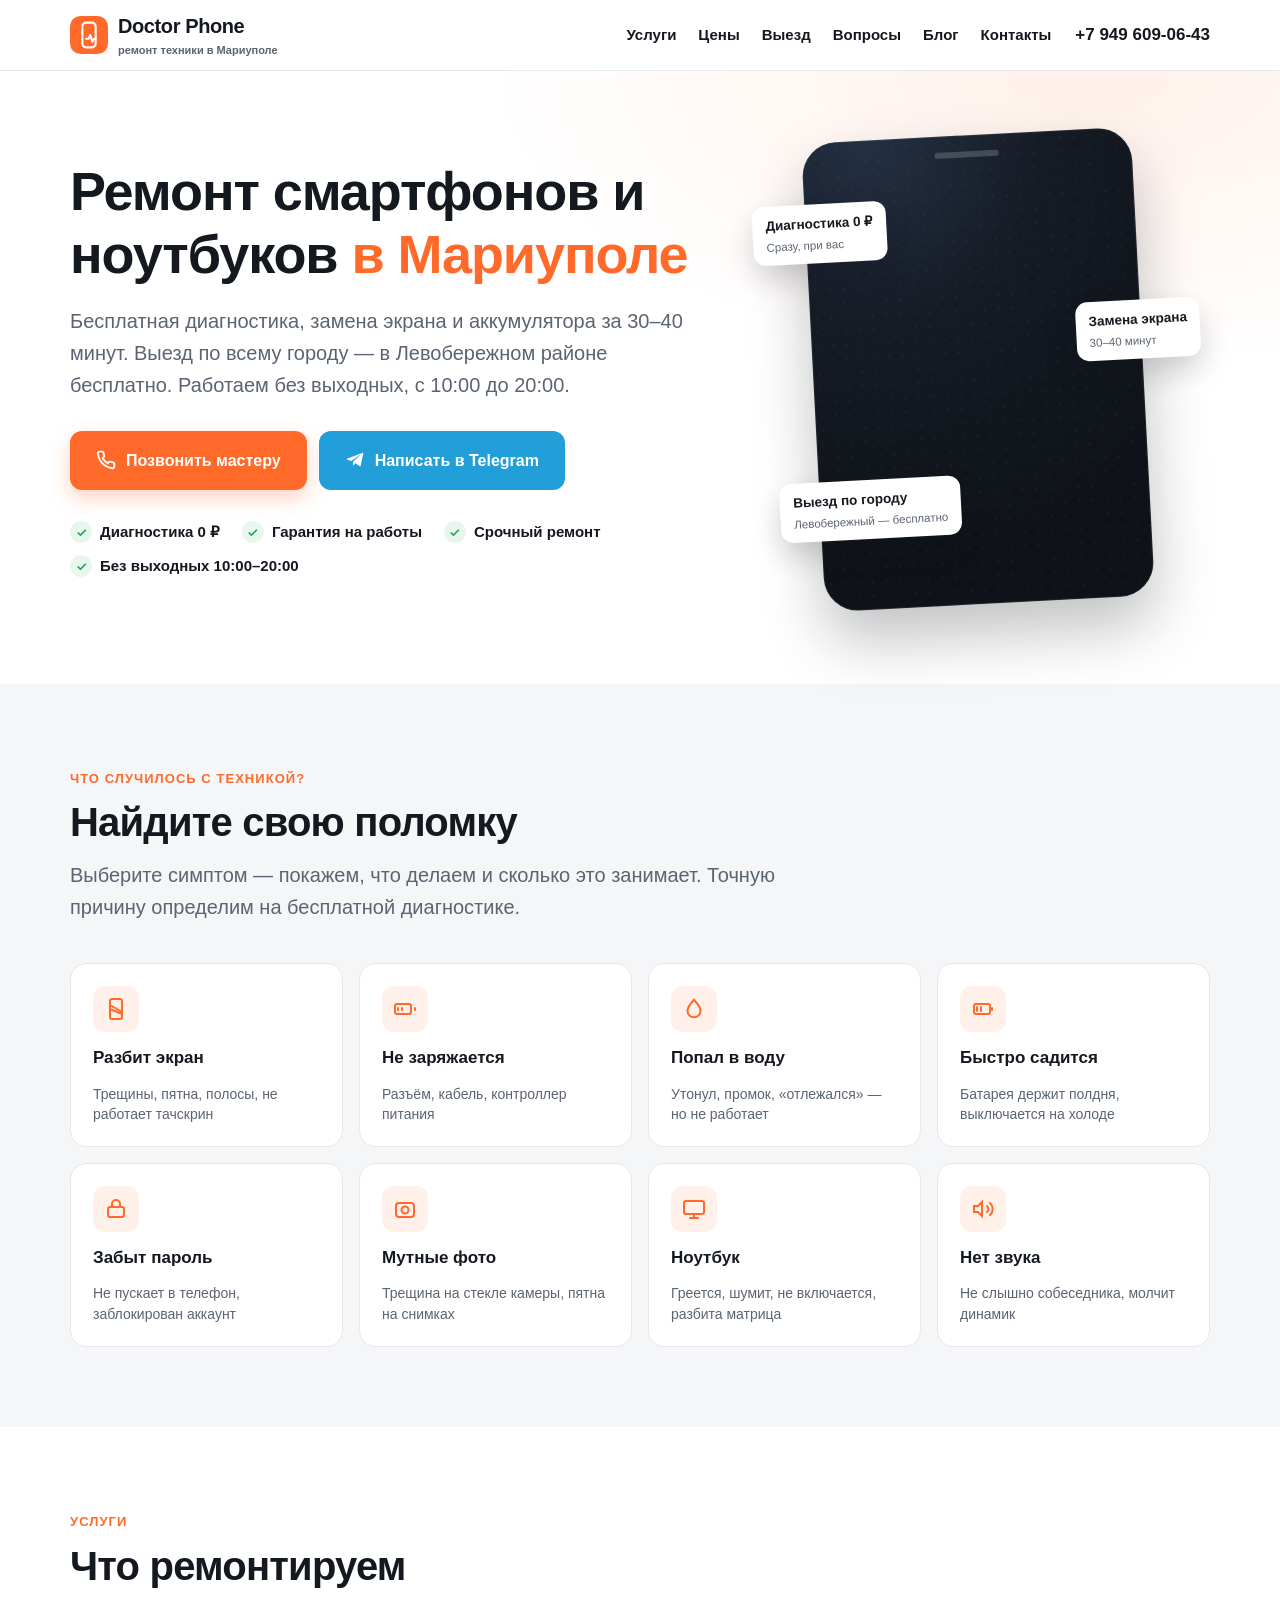
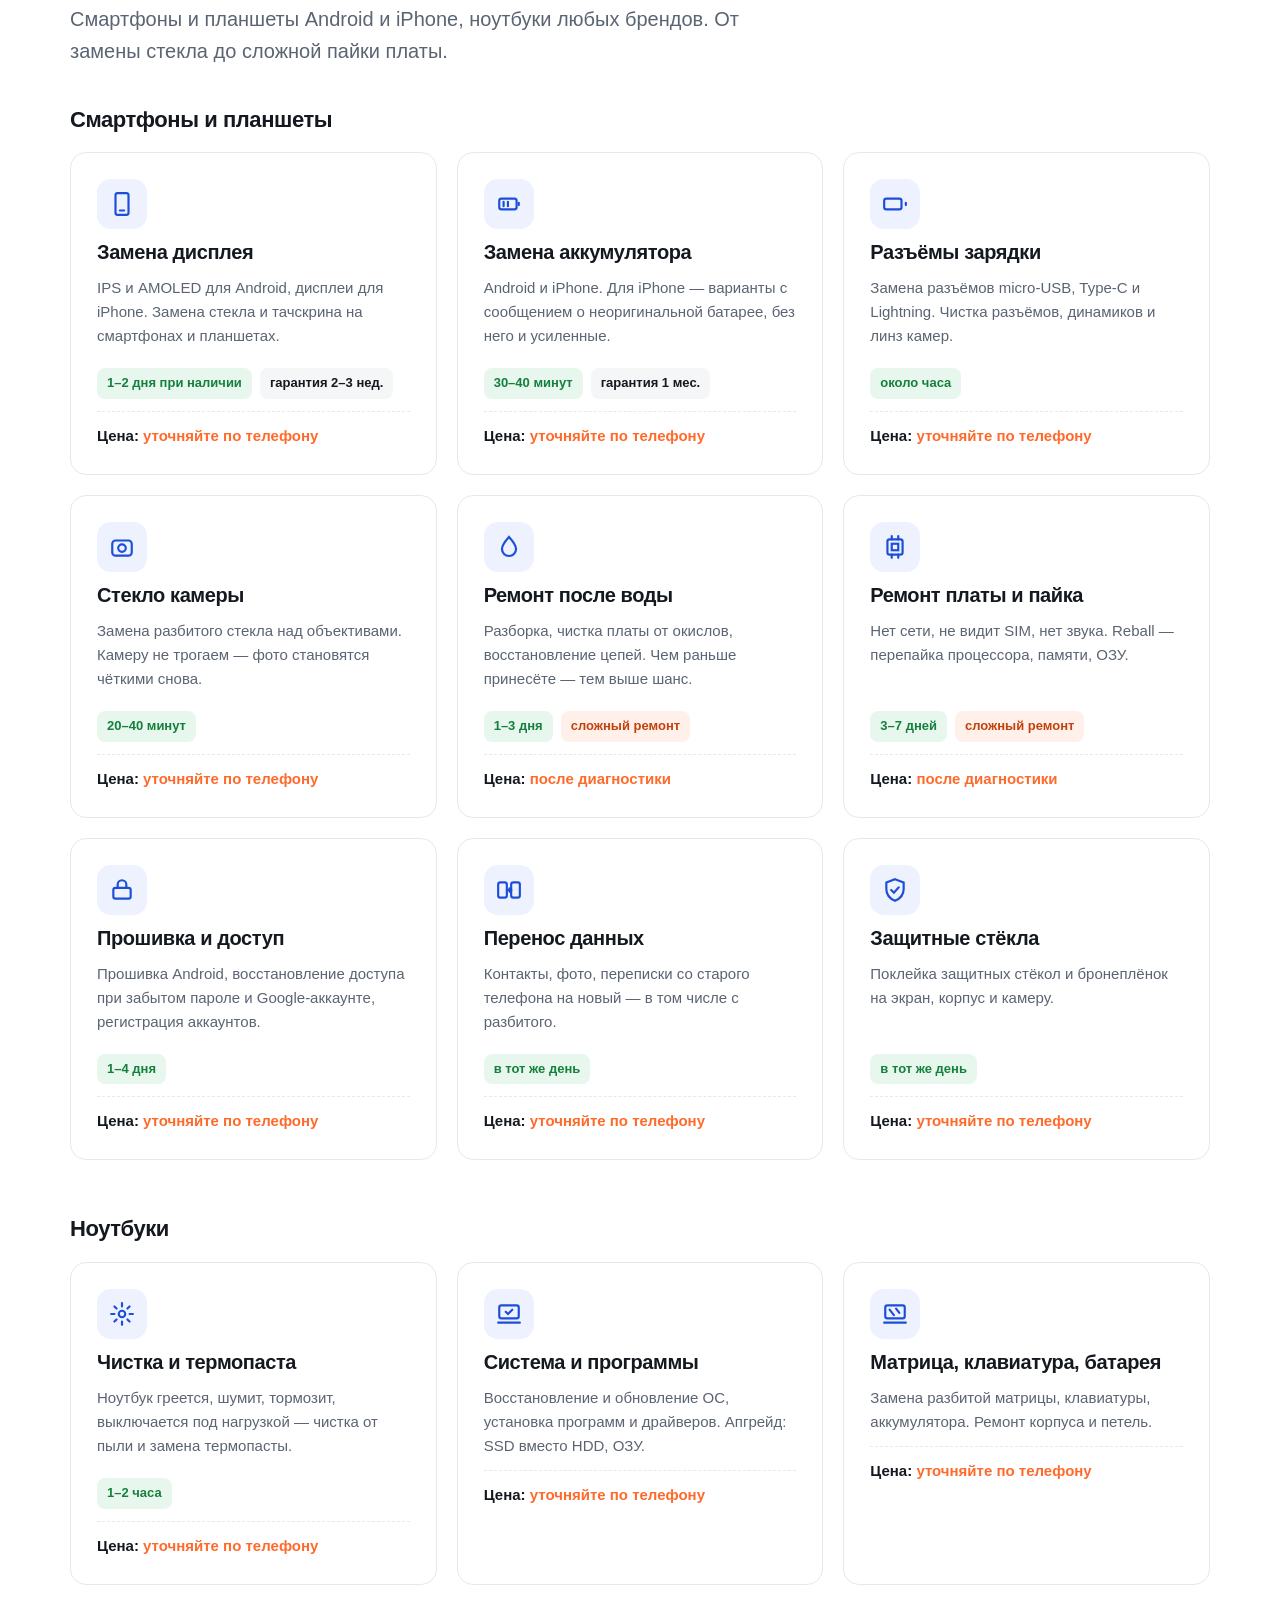
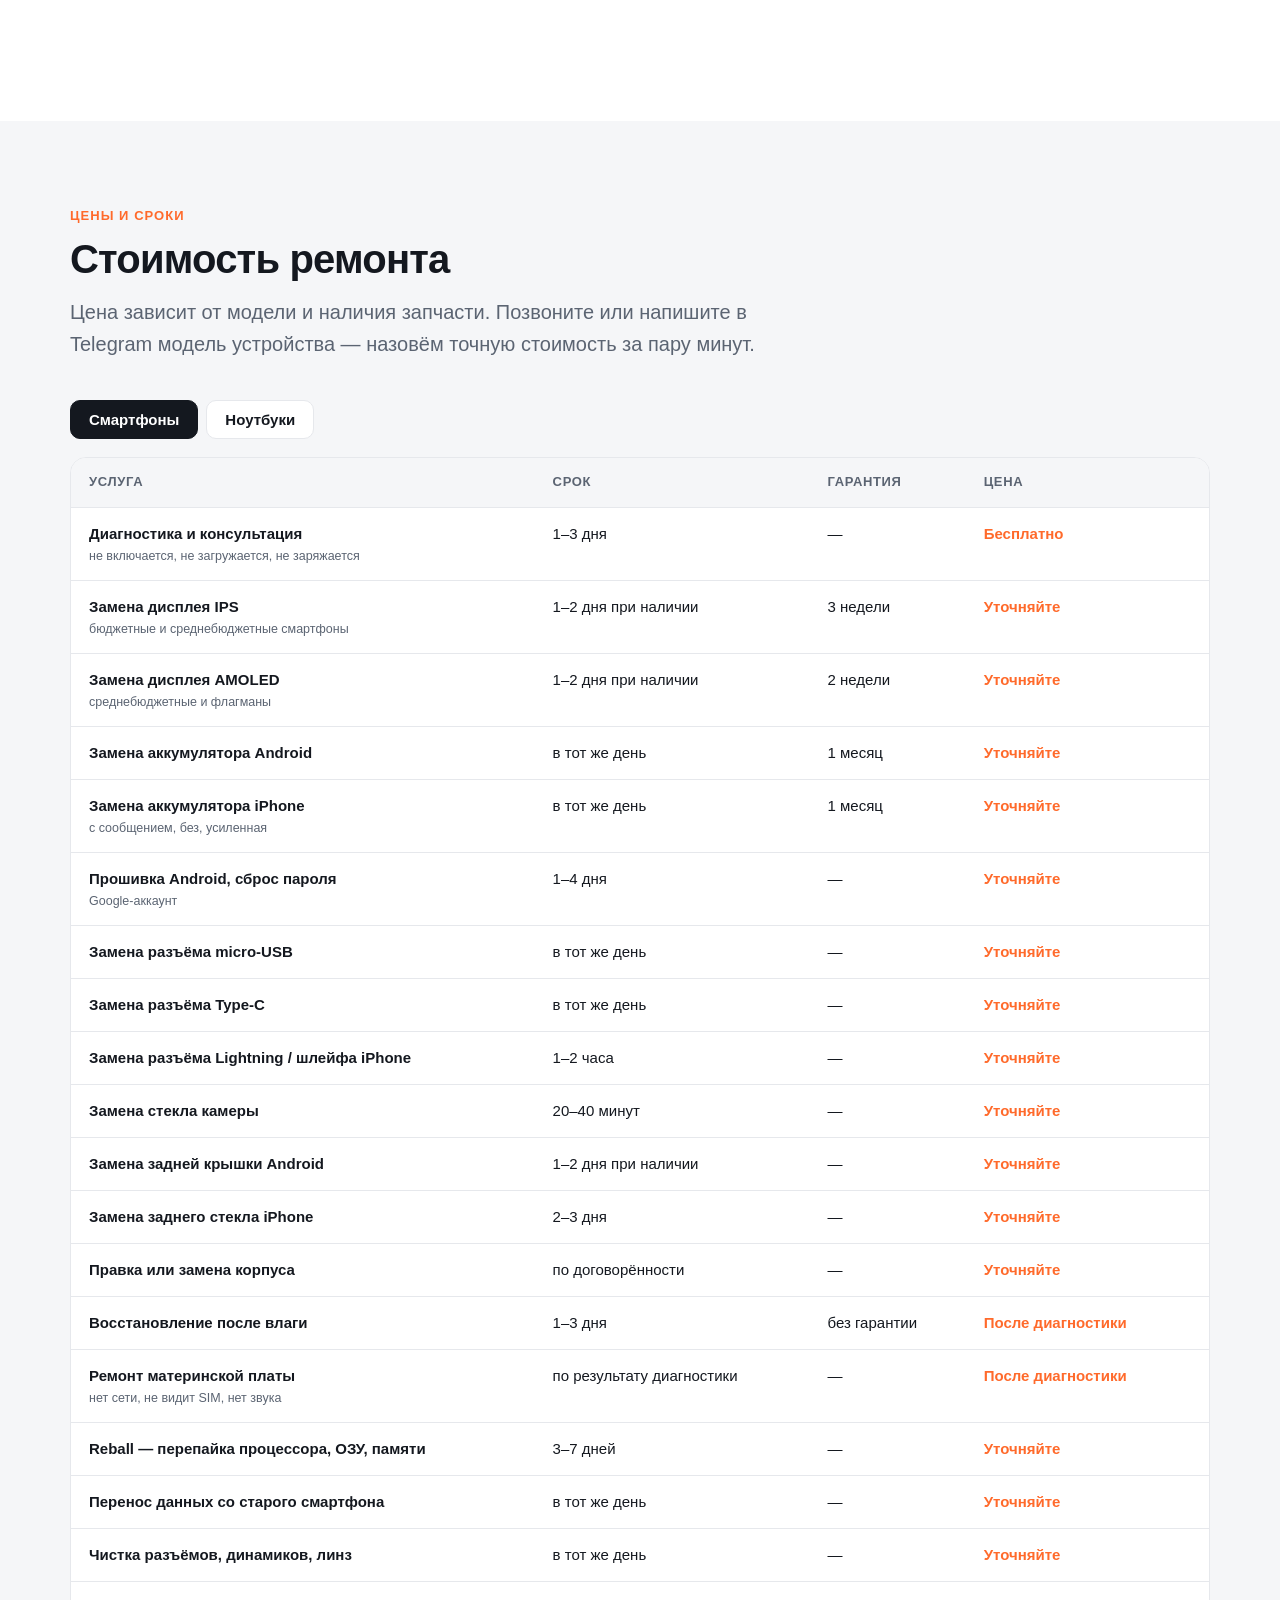
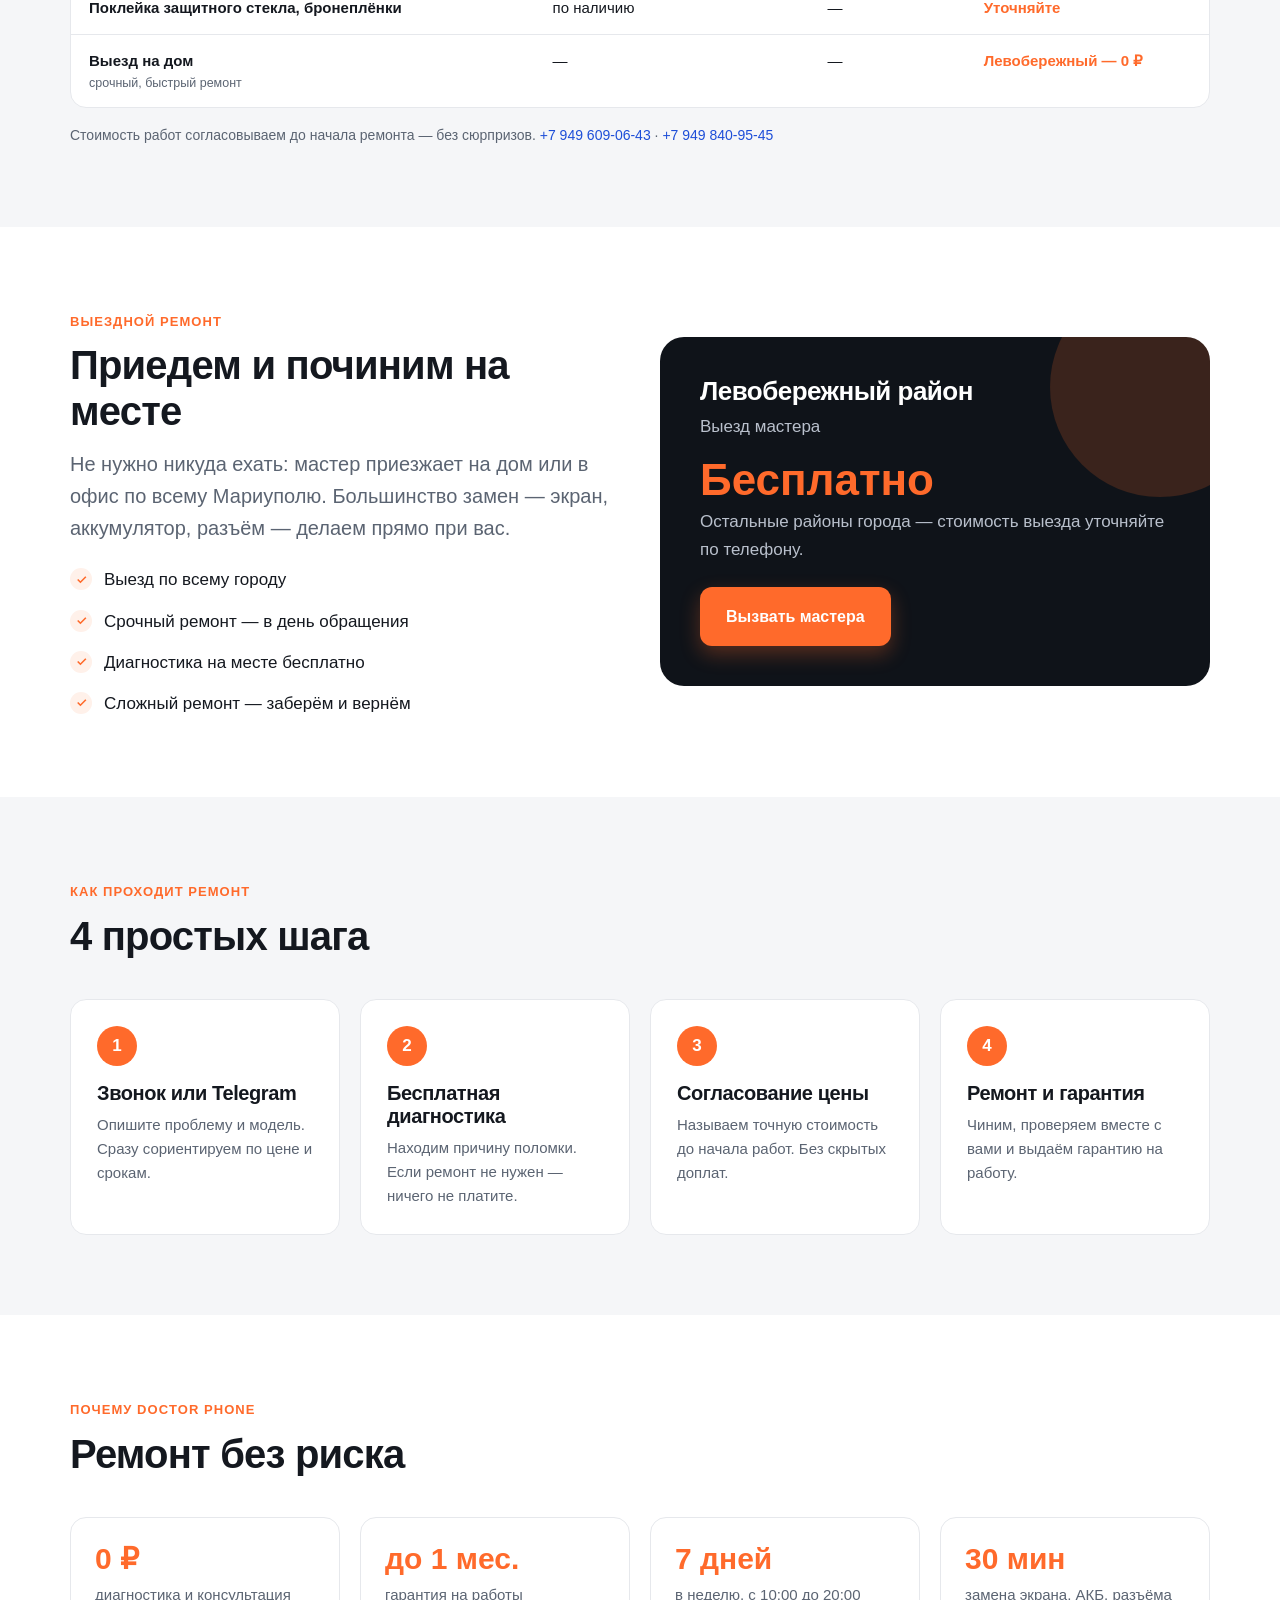
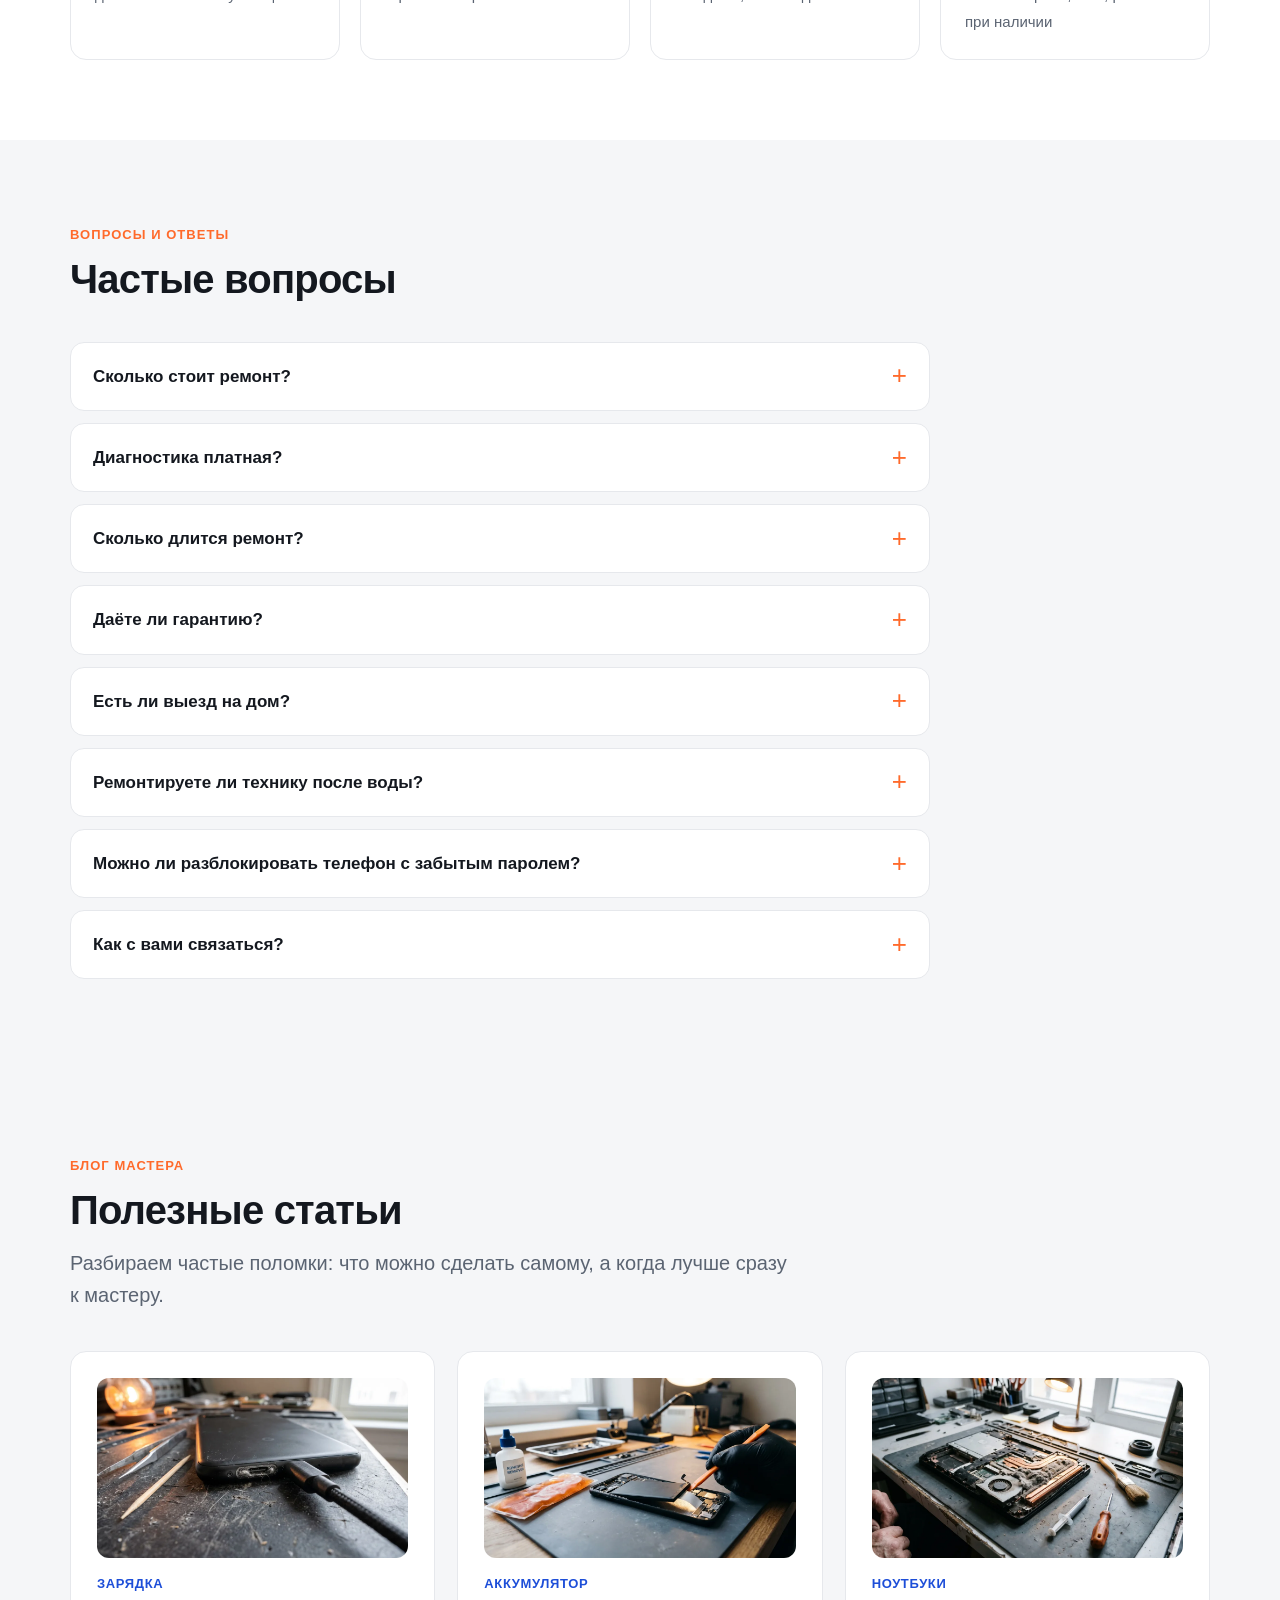
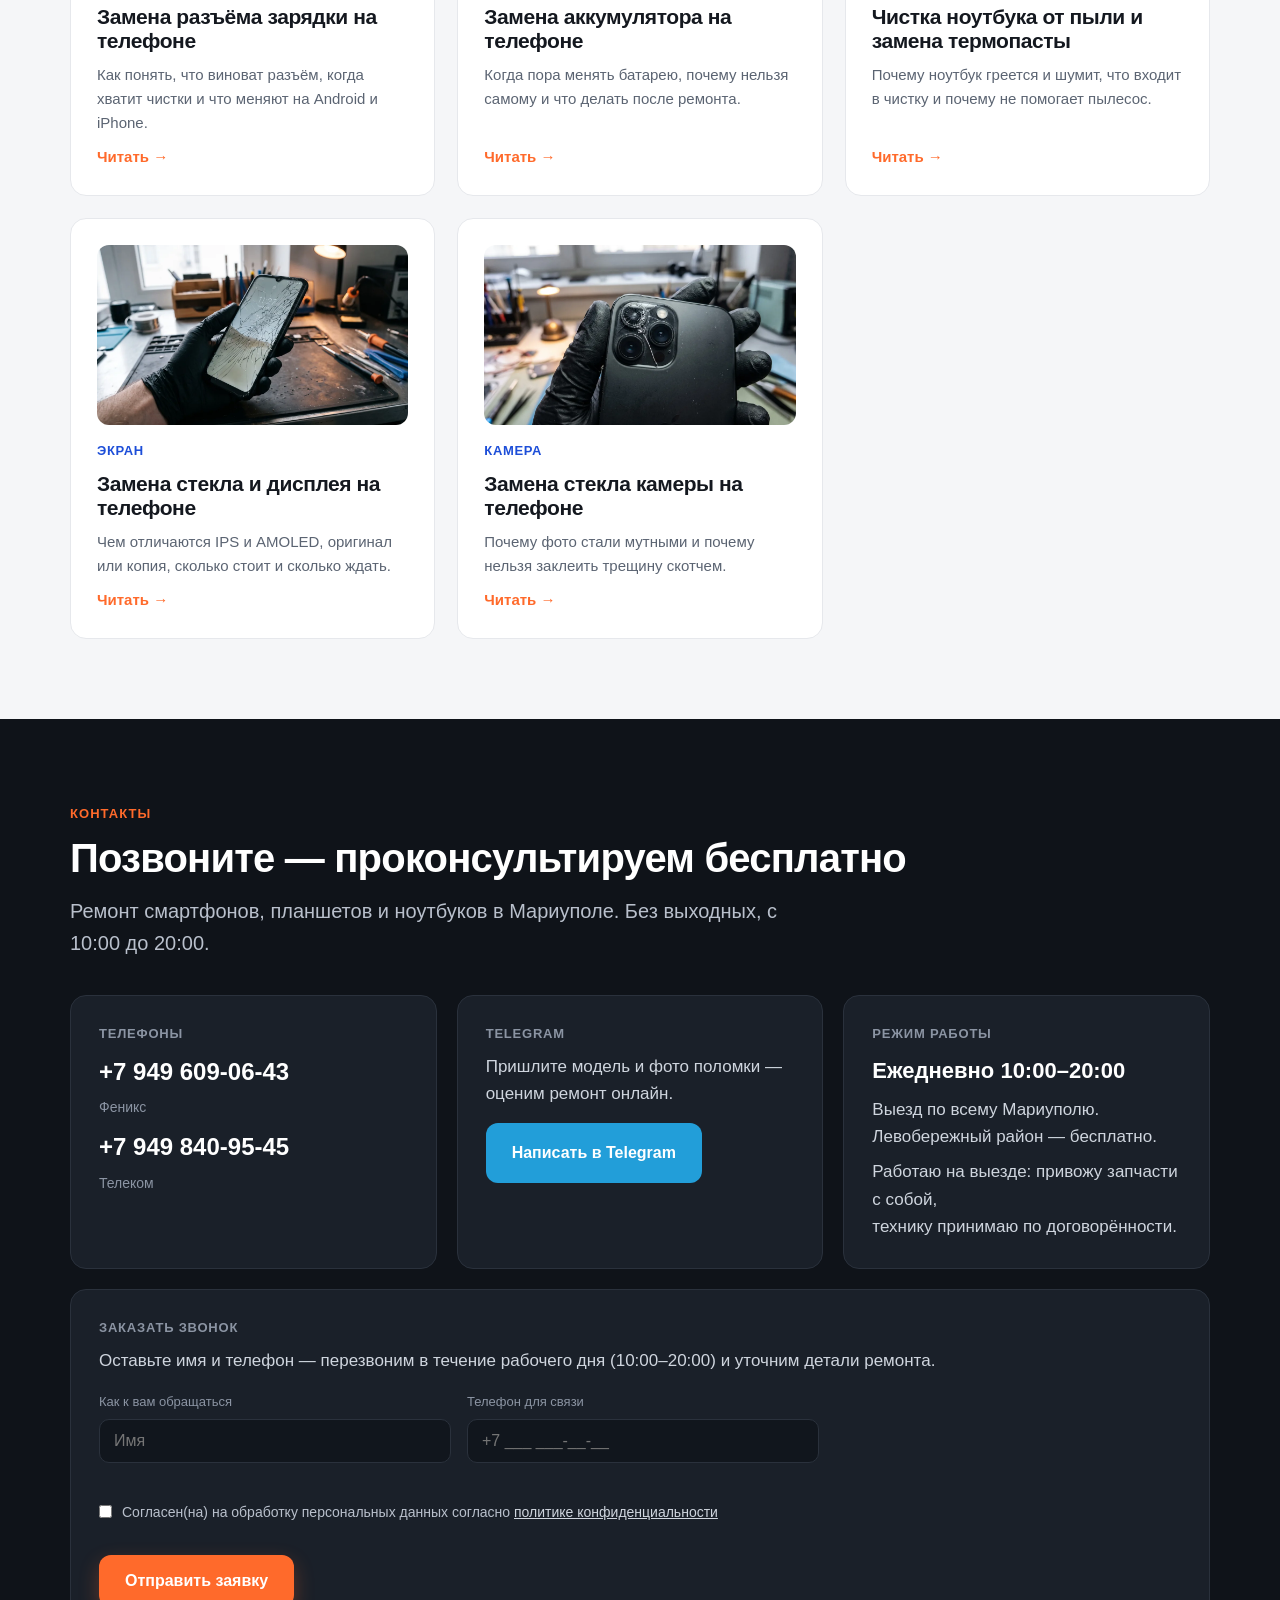
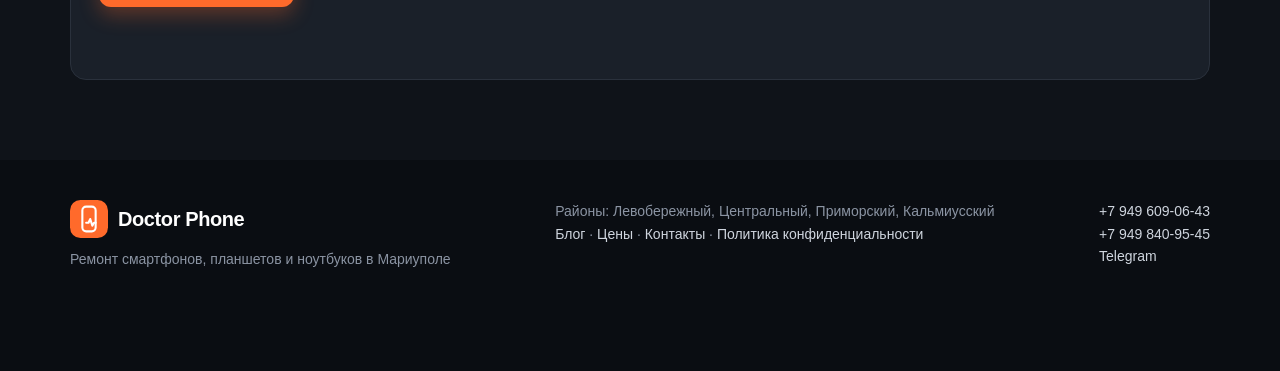
==== index.html @ c097294b "Добавить форму заявки с уведомлением в Telegram, лёгкую анимацию hero - форма «Заказать звонок» в ра" ====
<!DOCTYPE html>
<html lang="ru">
<head>
<meta charset="utf-8">
<meta name="viewport" content="width=device-width, initial-scale=1">
<title>Ремонт телефонов и ноутбуков в Мариуполе — Doctor Phone</title>
<meta name="description" content="Ремонт смартфонов, планшетов и ноутбуков в Мариуполе. Замена экрана и аккумулятора за 30–40 минут, ремонт после воды, пайка, прошивка. Бесплатная диагностика, выезд по городу, в Левобережном — бесплатно. Без выходных, 10:00–20:00.">
<link rel="canonical" href="https://drphone-mrpl.ru/">
<meta property="og:type" content="website">
<meta property="og:title" content="Ремонт телефонов и ноутбуков в Мариуполе — Doctor Phone">
<meta property="og:description" content="Бесплатная диагностика, срочный ремонт, выезд по всему городу. Левобережный район — бесплатно.">
<meta property="og:url" content="https://drphone-mrpl.ru/">
<meta property="og:locale" content="ru_RU">
<link rel="icon" href="assets/favicon.svg" type="image/svg+xml">
<link rel="stylesheet" href="assets/style.css">
<script type="application/ld+json">
{"@context":"https://schema.org","@type":"LocalBusiness","@id":"https://drphone-mrpl.ru/#business",
"name":"Doctor Phone","description":"Ремонт смартфонов, планшетов и ноутбуков в Мариуполе: замена дисплеев и аккумуляторов, ремонт после влаги, пайка, прошивка, перенос данных.",
"url":"https://drphone-mrpl.ru/","telephone":["+7-949-609-06-43","+7-949-840-95-45"],
"priceRange":"Уточняйте по телефону",

"areaServed":{"@type":"City","name":"Мариуполь"},
"openingHoursSpecification":[{"@type":"OpeningHoursSpecification","dayOfWeek":["Monday","Tuesday","Wednesday","Thursday","Friday","Saturday","Sunday"],"opens":"10:00","closes":"20:00"}],
"sameAs":["https://t.me/remont_telefonov_mariupol"]}
</script>
</head>
<body>

<header class="header">
  <div class="container">
    <a class="logo" href="index.html">
      <svg viewBox="0 0 40 40" fill="none" aria-hidden="true"><rect width="40" height="40" rx="11" fill="#ff6a2b"/><rect x="13" y="7" width="14" height="26" rx="4" stroke="#fff" stroke-width="2.2"/><path d="M17 24h2.5l1.8-4 2.2 7 1.8-3h1.7" stroke="#fff" stroke-width="2.2" stroke-linecap="round" stroke-linejoin="round"/></svg>
      <span>Doctor Phone<small>ремонт техники в Мариуполе</small></span>
    </a>
    <nav class="nav" id="nav">
      <a href="#services">Услуги</a><a href="#price">Цены</a><a href="#visit">Выезд</a>
      <a href="#faq">Вопросы</a><a href="blog/index.html">Блог</a><a href="#contacts">Контакты</a>
    </nav>
    <a class="header-phone" href="tel:+79496090643">+7 949 609-06-43</a>
    <button class="burger" aria-label="Меню"><span></span><span></span><span></span></button>
  </div>
</header>

<main>

<section class="hero">
  <div class="container">
    <div>
      <h1>Ремонт смартфонов и ноутбуков <span>в Мариуполе</span></h1>
      <p class="lead">Бесплатная диагностика, замена экрана и аккумулятора за 30–40 минут. Выезд по всему городу — в Левобережном районе бесплатно. Работаем без выходных, с 10:00 до 20:00.</p>
      <div class="hero-btns">
        <a class="btn btn-primary" href="tel:+79496090643">
          <svg viewBox="0 0 24 24" fill="none" stroke="currentColor" stroke-width="2.2" stroke-linecap="round"><path d="M22 16.9v3a2 2 0 01-2.2 2 19.8 19.8 0 01-8.6-3.1 19.5 19.5 0 01-6-6A19.8 19.8 0 012.1 4.2 2 2 0 014.1 2h3a2 2 0 012 1.7c.1 1 .4 1.9.7 2.8a2 2 0 01-.5 2.1L8.1 9.9a16 16 0 006 6l1.3-1.3a2 2 0 012.1-.5c.9.3 1.8.6 2.8.7a2 2 0 011.7 2z"/></svg>
          Позвонить мастеру
        </a>
        <a class="btn btn-tg" href="https://t.me/remont_telefonov_mariupol" target="_blank" rel="noopener">
          <svg viewBox="0 0 24 24" fill="currentColor"><path d="M21.9 4.3l-3 14.2c-.2 1-.8 1.3-1.7.8l-4.6-3.4-2.2 2.1c-.3.3-.5.5-.9.5l.3-4.7 8.5-7.7c.4-.3-.1-.5-.6-.2L7.4 13.1l-4.5-1.4c-1-.3-1-1 .2-1.4l17.5-6.8c.8-.3 1.5.2 1.3 1.3z"/></svg>
          Написать в Telegram
        </a>
      </div>
      <ul class="badges">
        <li>Диагностика 0 ₽</li><li>Гарантия на работы</li><li>Срочный ремонт</li><li>Без выходных 10:00–20:00</li>
      </ul>
    </div>
    <div class="hero-visual">
      <div class="phone-card">
        <div class="phone-notch"></div>
        <div class="chip chip-1"><b>Диагностика 0 ₽</b><span>Сразу, при вас</span></div>
        <div class="chip chip-2"><b>Замена экрана</b><span>30–40 минут</span></div>
        <div class="chip chip-3"><b>Выезд по городу</b><span>Левобережный — бесплатно</span></div>
      </div>
    </div>
  </div>
</section>

<section class="soft" id="problems">
  <div class="container">
    <div class="sec-head">
      <span class="eyebrow">Что случилось с техникой?</span>
      <h2>Найдите свою поломку</h2>
      <p class="lead">Выберите симптом — покажем, что делаем и сколько это занимает. Точную причину определим на бесплатной диагностике.</p>
    </div>
    <div class="symptoms">
      <a class="symptom" href="blog/zamena-stekla-displeya/">
        <div class="ic"><svg viewBox="0 0 24 24"><rect x="6" y="2" width="12" height="20" rx="2"/><path d="M6 8l12 7M6 12l12 5"/></svg></div>
        <b>Разбит экран</b><small>Трещины, пятна, полосы, не работает тачскрин</small>
      </a>
      <a class="symptom" href="blog/zamena-razema-zaryadki/">
        <div class="ic"><svg viewBox="0 0 24 24"><rect x="2" y="7" width="16" height="10" rx="2"/><path d="M22 11v2M5 11v2M9 11v2"/></svg></div>
        <b>Не заряжается</b><small>Разъём, кабель, контроллер питания</small>
      </a>
      <a class="symptom" href="#services">
        <div class="ic"><svg viewBox="0 0 24 24"><path d="M12 2.7s6.5 7 6.5 11.1a6.5 6.5 0 01-13 0C5.5 9.7 12 2.7 12 2.7z"/></svg></div>
        <b>Попал в воду</b><small>Утонул, промок, «отлежался» — но не работает</small>
      </a>
      <a class="symptom" href="blog/zamena-akkumulyatora/">
        <div class="ic"><svg viewBox="0 0 24 24"><rect x="3" y="7" width="16" height="10" rx="2"/><path d="M21 11v2M6 10v4M10 10v4"/></svg></div>
        <b>Быстро садится</b><small>Батарея держит полдня, выключается на холоде</small>
      </a>
      <a class="symptom" href="#services">
        <div class="ic"><svg viewBox="0 0 24 24"><rect x="4" y="10" width="16" height="10" rx="2"/><path d="M8 10V7a4 4 0 018 0v3"/></svg></div>
        <b>Забыт пароль</b><small>Не пускает в телефон, заблокирован аккаунт</small>
      </a>
      <a class="symptom" href="blog/zamena-stekla-kamery/">
        <div class="ic"><svg viewBox="0 0 24 24"><rect x="3" y="6" width="18" height="14" rx="3"/><circle cx="12" cy="13" r="3.5"/></svg></div>
        <b>Мутные фото</b><small>Трещина на стекле камеры, пятна на снимках</small>
      </a>
      <a class="symptom" href="blog/chistka-noutbuka/">
        <div class="ic"><svg viewBox="0 0 24 24"><rect x="2" y="4" width="20" height="13" rx="2"/><path d="M8 21h8M12 17v4"/></svg></div>
        <b>Ноутбук</b><small>Греется, шумит, не включается, разбита матрица</small>
      </a>
      <a class="symptom" href="#services">
        <div class="ic"><svg viewBox="0 0 24 24"><path d="M11 5L7 9H3v6h4l4 4zM16 9a4 4 0 010 6"/><path d="M19 6a8 8 0 010 12"/></svg></div>
        <b>Нет звука</b><small>Не слышно собеседника, молчит динамик</small>
      </a>
    </div>
  </div>
</section>

<section id="services">
  <div class="container">
    <div class="sec-head">
      <span class="eyebrow">Услуги</span>
      <h2>Что ремонтируем</h2>
      <p class="lead">Смартфоны и планшеты Android и iPhone, ноутбуки любых брендов. От замены стекла до сложной пайки платы.</p>
    </div>

    <h3 class="subhead">Смартфоны и планшеты</h3>
    <div class="cards">
      <article class="card">
        <div class="ic"><svg viewBox="0 0 24 24"><rect x="6" y="2" width="12" height="20" rx="2"/><path d="M10 18h4"/></svg></div>
        <h3>Замена дисплея</h3>
        <p>IPS и AMOLED для Android, дисплеи для iPhone. Замена стекла и тачскрина на смартфонах и планшетах.</p>
        <div class="meta"><span class="tag g">1–2 дня при наличии</span><span class="tag">гарантия 2–3 нед.</span></div>
        <div class="price">Цена: <a href="tel:+79496090643">уточняйте по телефону</a></div>
      </article>
      <article class="card">
        <div class="ic"><svg viewBox="0 0 24 24"><rect x="3" y="7" width="16" height="10" rx="2"/><path d="M21 11v2M7 10v4M11 10v4"/></svg></div>
        <h3>Замена аккумулятора</h3>
        <p>Android и iPhone. Для iPhone — варианты с сообщением о неоригинальной батарее, без него и усиленные.</p>
        <div class="meta"><span class="tag g">30–40 минут</span><span class="tag">гарантия 1 мес.</span></div>
        <div class="price">Цена: <a href="tel:+79496090643">уточняйте по телефону</a></div>
      </article>
      <article class="card">
        <div class="ic"><svg viewBox="0 0 24 24"><rect x="2" y="7" width="16" height="10" rx="2"/><path d="M22 11v2"/></svg></div>
        <h3>Разъёмы зарядки</h3>
        <p>Замена разъёмов micro-USB, Type-C и Lightning. Чистка разъёмов, динамиков и линз камер.</p>
        <div class="meta"><span class="tag g">около часа</span></div>
        <div class="price">Цена: <a href="tel:+79496090643">уточняйте по телефону</a></div>
      </article>
      <article class="card">
        <div class="ic"><svg viewBox="0 0 24 24"><rect x="3" y="6" width="18" height="14" rx="3"/><circle cx="12" cy="13" r="3.5"/></svg></div>
        <h3>Стекло камеры</h3>
        <p>Замена разбитого стекла над объективами. Камеру не трогаем — фото становятся чёткими снова.</p>
        <div class="meta"><span class="tag g">20–40 минут</span></div>
        <div class="price">Цена: <a href="tel:+79496090643">уточняйте по телефону</a></div>
      </article>
      <article class="card">
        <div class="ic"><svg viewBox="0 0 24 24"><path d="M12 2.7s6.5 7 6.5 11.1a6.5 6.5 0 01-13 0C5.5 9.7 12 2.7 12 2.7z"/></svg></div>
        <h3>Ремонт после воды</h3>
        <p>Разборка, чистка платы от окислов, восстановление цепей. Чем раньше принесёте — тем выше шанс.</p>
        <div class="meta"><span class="tag g">1–3 дня</span><span class="tag o">сложный ремонт</span></div>
        <div class="price">Цена: <a href="tel:+79496090643">после диагностики</a></div>
      </article>
      <article class="card">
        <div class="ic"><svg viewBox="0 0 24 24"><rect x="5" y="5" width="14" height="14" rx="2"/><rect x="9" y="9" width="6" height="6"/><path d="M9 2v3M15 2v3M9 19v3M15 19v3"/></svg></div>
        <h3>Ремонт платы и пайка</h3>
        <p>Нет сети, не видит SIM, нет звука. Reball — перепайка процессора, памяти, ОЗУ.</p>
        <div class="meta"><span class="tag g">3–7 дней</span><span class="tag o">сложный ремонт</span></div>
        <div class="price">Цена: <a href="tel:+79496090643">после диагностики</a></div>
      </article>
      <article class="card">
        <div class="ic"><svg viewBox="0 0 24 24"><rect x="4" y="10" width="16" height="10" rx="2"/><path d="M8 10V7a4 4 0 018 0v3"/></svg></div>
        <h3>Прошивка и доступ</h3>
        <p>Прошивка Android, восстановление доступа при забытом пароле и Google-аккаунте, регистрация аккаунтов.</p>
        <div class="meta"><span class="tag g">1–4 дня</span></div>
        <div class="price">Цена: <a href="tel:+79496090643">уточняйте по телефону</a></div>
      </article>
      <article class="card">
        <div class="ic"><svg viewBox="0 0 24 24"><rect x="2" y="5" width="8" height="14" rx="2"/><rect x="14" y="5" width="8" height="14" rx="2"/><path d="M10 12h4M12.5 10.5L14 12l-1.5 1.5"/></svg></div>
        <h3>Перенос данных</h3>
        <p>Контакты, фото, переписки со старого телефона на новый — в том числе с разбитого.</p>
        <div class="meta"><span class="tag g">в тот же день</span></div>
        <div class="price">Цена: <a href="tel:+79496090643">уточняйте по телефону</a></div>
      </article>
      <article class="card">
        <div class="ic"><svg viewBox="0 0 24 24"><path d="M12 2l8 3v6c0 5-3.5 9-8 11-4.5-2-8-6-8-11V5z"/><path d="M8.5 12l2.5 2.5 4.5-5"/></svg></div>
        <h3>Защитные стёкла</h3>
        <p>Поклейка защитных стёкол и бронеплёнок на экран, корпус и камеру.</p>
        <div class="meta"><span class="tag g">в тот же день</span></div>
        <div class="price">Цена: <a href="tel:+79496090643">уточняйте по телефону</a></div>
      </article>
    </div>

    <h3 class="subhead">Ноутбуки</h3>
    <div class="cards">
      <article class="card">
        <div class="ic"><svg viewBox="0 0 24 24"><circle cx="12" cy="12" r="3"/><path d="M12 2v3M12 19v3M2 12h3M19 12h3M5 5l2 2M17 17l2 2M5 19l2-2M17 7l2-2"/></svg></div>
        <h3>Чистка и термопаста</h3>
        <p>Ноутбук греется, шумит, тормозит, выключается под нагрузкой — чистка от пыли и замена термопасты.</p>
        <div class="meta"><span class="tag g">1–2 часа</span></div>
        <div class="price">Цена: <a href="tel:+79496090643">уточняйте по телефону</a></div>
      </article>
      <article class="card">
        <div class="ic"><svg viewBox="0 0 24 24"><rect x="3" y="4" width="18" height="12" rx="2"/><path d="M2 20h20M9 10l2 2 4-4"/></svg></div>
        <h3>Система и программы</h3>
        <p>Восстановление и обновление ОС, установка программ и драйверов. Апгрейд: SSD вместо HDD, ОЗУ.</p>
        <div class="price">Цена: <a href="tel:+79496090643">уточняйте по телефону</a></div>
      </article>
      <article class="card">
        <div class="ic"><svg viewBox="0 0 24 24"><rect x="3" y="4" width="18" height="12" rx="2"/><path d="M2 20h20M7 8l4 5M13 7l3 4"/></svg></div>
        <h3>Матрица, клавиатура, батарея</h3>
        <p>Замена разбитой матрицы, клавиатуры, аккумулятора. Ремонт корпуса и петель.</p>
        <div class="price">Цена: <a href="tel:+79496090643">уточняйте по телефону</a></div>
      </article>
    </div>
  </div>
</section>

<section class="soft" id="price">
  <div class="container">
    <div class="sec-head">
      <span class="eyebrow">Цены и сроки</span>
      <h2>Стоимость ремонта</h2>
      <p class="lead">Цена зависит от модели и наличия запчасти. Позвоните или напишите в Telegram модель устройства — назовём точную стоимость за пару минут.</p>
    </div>
    <div class="tabs">
      <button class="tab active" data-target="p-phone">Смартфоны</button>
      <button class="tab" data-target="p-laptop">Ноутбуки</button>
    </div>
    <div class="table-wrap price-panel" id="p-phone">
      <table>
        <thead><tr><th>Услуга</th><th>Срок</th><th>Гарантия</th><th>Цена</th></tr></thead>
        <tbody>
          <tr><td>Диагностика и консультация<small>не включается, не загружается, не заряжается</small></td><td>1–3 дня</td><td>—</td><td class="p">Бесплатно</td></tr>
          <tr><td>Замена дисплея IPS<small>бюджетные и среднебюджетные смартфоны</small></td><td>1–2 дня при наличии</td><td>3 недели</td><td class="p">Уточняйте</td></tr>
          <tr><td>Замена дисплея AMOLED<small>среднебюджетные и флагманы</small></td><td>1–2 дня при наличии</td><td>2 недели</td><td class="p">Уточняйте</td></tr>
          <tr><td>Замена аккумулятора Android</td><td>в тот же день</td><td>1 месяц</td><td class="p">Уточняйте</td></tr>
          <tr><td>Замена аккумулятора iPhone<small>с сообщением, без, усиленная</small></td><td>в тот же день</td><td>1 месяц</td><td class="p">Уточняйте</td></tr>
          <tr><td>Прошивка Android, сброс пароля<small>Google-аккаунт</small></td><td>1–4 дня</td><td>—</td><td class="p">Уточняйте</td></tr>
          <tr><td>Замена разъёма micro-USB</td><td>в тот же день</td><td>—</td><td class="p">Уточняйте</td></tr>
          <tr><td>Замена разъёма Type-C</td><td>в тот же день</td><td>—</td><td class="p">Уточняйте</td></tr>
          <tr><td>Замена разъёма Lightning / шлейфа iPhone</td><td>1–2 часа</td><td>—</td><td class="p">Уточняйте</td></tr>
          <tr><td>Замена стекла камеры</td><td>20–40 минут</td><td>—</td><td class="p">Уточняйте</td></tr>
          <tr><td>Замена задней крышки Android</td><td>1–2 дня при наличии</td><td>—</td><td class="p">Уточняйте</td></tr>
          <tr><td>Замена заднего стекла iPhone</td><td>2–3 дня</td><td>—</td><td class="p">Уточняйте</td></tr>
          <tr><td>Правка или замена корпуса</td><td>по договорённости</td><td>—</td><td class="p">Уточняйте</td></tr>
          <tr><td>Восстановление после влаги</td><td>1–3 дня</td><td>без гарантии</td><td class="p">После диагностики</td></tr>
          <tr><td>Ремонт материнской платы<small>нет сети, не видит SIM, нет звука</small></td><td>по результату диагностики</td><td>—</td><td class="p">После диагностики</td></tr>
          <tr><td>Reball — перепайка процессора, ОЗУ, памяти</td><td>3–7 дней</td><td>—</td><td class="p">Уточняйте</td></tr>
          <tr><td>Перенос данных со старого смартфона</td><td>в тот же день</td><td>—</td><td class="p">Уточняйте</td></tr>
          <tr><td>Чистка разъёмов, динамиков, линз</td><td>в тот же день</td><td>—</td><td class="p">Уточняйте</td></tr>
          <tr><td>Поклейка защитного стекла, бронеплёнки</td><td>по наличию</td><td>—</td><td class="p">Уточняйте</td></tr>
          <tr><td>Выезд на дом<small>срочный, быстрый ремонт</small></td><td>—</td><td>—</td><td class="p">Левобережный — 0 ₽</td></tr>
        </tbody>
      </table>
    </div>
    <div class="table-wrap price-panel" id="p-laptop" hidden>
      <table>
        <thead><tr><th>Услуга</th><th>Цена</th></tr></thead>
        <tbody>
          <tr><td>Чистка от пыли, замена термопасты</td><td class="p">Уточняйте</td></tr>
          <tr><td>Восстановление системы, настройка, установка ПО и драйверов</td><td class="p">Уточняйте</td></tr>
          <tr><td>Замена матрицы</td><td class="p">Уточняйте</td></tr>
          <tr><td>Замена клавиатуры</td><td class="p">Уточняйте</td></tr>
          <tr><td>Замена батареи</td><td class="p">Уточняйте</td></tr>
          <tr><td>Ремонт корпуса<small>петли, крепления</small></td><td class="p">После диагностики</td></tr>
          <tr><td>Апгрейд<small>HDD на SSD, замена ОЗУ</small></td><td class="p">Уточняйте</td></tr>
        </tbody>
      </table>
    </div>
    <p class="note">Стоимость работ согласовываем до начала ремонта — без сюрпризов. <a href="tel:+79496090643">+7 949 609-06-43</a> · <a href="tel:+79498409545">+7 949 840-95-45</a></p>
  </div>
</section>

<section id="visit">
  <div class="container visit">
    <div>
      <span class="eyebrow">Выездной ремонт</span>
      <h2>Приедем и починим на месте</h2>
      <p class="lead">Не нужно никуда ехать: мастер приезжает на дом или в офис по всему Мариуполю. Большинство замен — экран, аккумулятор, разъём — делаем прямо при вас.</p>
      <ul class="checks">
        <li>Выезд по всему городу</li>
        <li>Срочный ремонт — в день обращения</li>
        <li>Диагностика на месте бесплатно</li>
        <li>Сложный ремонт — заберём и вернём</li>
      </ul>
    </div>
    <div class="visit-box">
      <h3>Левобережный район</h3>
      <p>Выезд мастера</p>
      <div class="big">Бесплатно</div>
      <p>Остальные районы города — стоимость выезда уточняйте по телефону.</p>
      <a class="btn btn-primary" style="margin-top:24px" href="tel:+79496090643">Вызвать мастера</a>
    </div>
  </div>
</section>

<section class="soft" id="how">
  <div class="container">
    <div class="sec-head">
      <span class="eyebrow">Как проходит ремонт</span>
      <h2>4 простых шага</h2>
    </div>
    <div class="steps">
      <div class="step"><h3>Звонок или Telegram</h3><p>Опишите проблему и модель. Сразу сориентируем по цене и срокам.</p></div>
      <div class="step"><h3>Бесплатная диагностика</h3><p>Находим причину поломки. Если ремонт не нужен — ничего не платите.</p></div>
      <div class="step"><h3>Согласование цены</h3><p>Называем точную стоимость до начала работ. Без скрытых доплат.</p></div>
      <div class="step"><h3>Ремонт и гарантия</h3><p>Чиним, проверяем вместе с вами и выдаём гарантию на работу.</p></div>
    </div>
  </div>
</section>

<section>
  <div class="container">
    <div class="sec-head">
      <span class="eyebrow">Почему Doctor Phone</span>
      <h2>Ремонт без риска</h2>
    </div>
    <div class="guar">
      <div><b>0 ₽</b><span>диагностика и консультация</span></div>
      <div><b>до 1 мес.</b><span>гарантия на работы</span></div>
      <div><b>7 дней</b><span>в неделю, с 10:00 до 20:00</span></div>
      <div><b>30 мин</b><span>замена экрана, АКБ, разъёма при наличии</span></div>
    </div>
  </div>
</section>

<section class="soft" id="faq">
  <div class="container">
    <div class="sec-head">
      <span class="eyebrow">Вопросы и ответы</span>
      <h2>Частые вопросы</h2>
    </div>
    <div class="faq">
      <details><summary>Сколько стоит ремонт?</summary><p>Стоимость зависит от модели и поломки, поэтому точную цену называем после бесплатной диагностики. Позвоните и опишите проблему — сориентируем по цене сразу.</p></details>
      <details><summary>Диагностика платная?</summary><p>Диагностика и консультация бесплатные. Если после диагностики вы решите не ремонтировать устройство, платить не нужно.</p></details>
      <details><summary>Сколько длится ремонт?</summary><p>Замена дисплея или аккумулятора при наличии запчасти — в день обращения, обычно от 30–40 минут. Сложный ремонт платы — от 1 до 3 дней, reball — до 7 дней.</p></details>
      <details><summary>Даёте ли гарантию?</summary><p>Да, на выполненные работы даём гарантию до 1 месяца в зависимости от услуги. На ремонт после попадания влаги гарантия не предоставляется.</p></details>
      <details><summary>Есть ли выезд на дом?</summary><p>Да, выезжаем по всему Мариуполю. В Левобережном районе выезд бесплатный, в остальных районах — по договорённости.</p></details>
      <details><summary>Ремонтируете ли технику после воды?</summary><p>Да. Разбираем устройство, очищаем плату от окислов, восстанавливаем контакты и цепи. Чем раньше принесёте устройство, тем выше шанс на восстановление.</p></details>
      <details><summary>Можно ли разблокировать телефон с забытым паролем?</summary><p>Да, помогаем восстановить доступ к устройству и Google-аккаунту. Работаем только с владельцами — понадобится подтверждение (коробка, чек или данные аккаунта).</p></details>
      <details><summary>Как с вами связаться?</summary><p>Позвоните по телефону +7 949 609-06-43 или +7 949 840-95-45 либо напишите в Telegram. Работаем без выходных с 10:00 до 20:00.</p></details>
    </div>
  </div>
</section>

<section class="soft" id="blog">
  <div class="container">
    <div class="sec-head">
      <span class="eyebrow">Блог мастера</span>
      <h2>Полезные статьи</h2>
      <p class="lead">Разбираем частые поломки: что можно сделать самому, а когда лучше сразу к мастеру.</p>
    </div>
    <div class="posts with-img">
      <a class="post" href="blog/zamena-razema-zaryadki/">
        <img class="post-img" src="blog/zamena-razema-zaryadki/zamena-razema-zaryadki.webp" alt="Разъём зарядки телефона с пылью, макро" width="1600" height="900" loading="lazy">
        <span class="cat">Зарядка</span>
        <h3>Замена разъёма зарядки на телефоне</h3>
        <p>Как понять, что виноват разъём, когда хватит чистки и что меняют на Android и iPhone.</p>
        <span class="more">Читать →</span>
      </a>
      <a class="post" href="blog/zamena-akkumulyatora/">
        <img class="post-img" src="blog/zamena-akkumulyatora/zamena-akkumulyatora.webp" alt="Замена аккумулятора телефона" width="1600" height="900" loading="lazy">
        <span class="cat">Аккумулятор</span>
        <h3>Замена аккумулятора на телефоне</h3>
        <p>Когда пора менять батарею, почему нельзя самому и что делать после ремонта.</p>
        <span class="more">Читать →</span>
      </a>
      <a class="post" href="blog/chistka-noutbuka/">
        <img class="post-img" src="blog/chistka-noutbuka/chistka-noutbuka.webp" alt="Чистка ноутбука от пыли" width="1600" height="900" loading="lazy">
        <span class="cat">Ноутбуки</span>
        <h3>Чистка ноутбука от пыли и замена термопасты</h3>
        <p>Почему ноутбук греется и шумит, что входит в чистку и почему не помогает пылесос.</p>
        <span class="more">Читать →</span>
      </a>
      <a class="post" href="blog/zamena-stekla-displeya/">
        <img class="post-img" src="blog/zamena-stekla-displeya/zamena-stekla-displeya.webp" alt="Разбитый экран смартфона" width="1600" height="900" loading="lazy">
        <span class="cat">Экран</span>
        <h3>Замена стекла и дисплея на телефоне</h3>
        <p>Чем отличаются IPS и AMOLED, оригинал или копия, сколько стоит и сколько ждать.</p>
        <span class="more">Читать →</span>
      </a>
      <a class="post" href="blog/zamena-stekla-kamery/">
        <img class="post-img" src="blog/zamena-stekla-kamery/steklo-kamery.webp" alt="Трещина на стекле камеры" width="1600" height="900" loading="lazy">
        <span class="cat">Камера</span>
        <h3>Замена стекла камеры на телефоне</h3>
        <p>Почему фото стали мутными и почему нельзя заклеить трещину скотчем.</p>
        <span class="more">Читать →</span>
      </a>
    </div>
  </div>
</section>

<section class="contacts" id="contacts">
  <div class="container">
    <span class="eyebrow">Контакты</span>
    <h2>Позвоните — проконсультируем бесплатно</h2>
    <p class="lead">Ремонт смартфонов, планшетов и ноутбуков в Мариуполе. Без выходных, с 10:00 до 20:00.</p>
    <div class="c-grid">
      <div class="c-card">
        <div class="lbl">Телефоны</div>
        <a class="ph-num" href="tel:+79496090643">+7 949 609-06-43</a><span class="op">Феникс</span>
        <a class="ph-num" href="tel:+79498409545">+7 949 840-95-45</a><span class="op">Телеком</span>
      </div>
      <div class="c-card">
        <div class="lbl">Telegram</div>
        <p>Пришлите модель и фото поломки — оценим ремонт онлайн.</p>
        <a class="btn btn-tg" href="https://t.me/remont_telefonov_mariupol" target="_blank" rel="noopener">Написать в Telegram</a>
      </div>
      <div class="c-card">
        <div class="lbl">Режим работы</div>
        <p style="font-size:22px;font-weight:800;color:#fff">Ежедневно 10:00–20:00</p>
        <p>Выезд по всему Мариуполю.<br>Левобережный район — бесплатно.</p>
        <p>Работаю на выезде: привожу запчасти с собой,<br>технику принимаю по договорённости.</p>
      </div>
      <div class="c-card c-card-form">
        <div class="lbl">Заказать звонок</div>
        <p>Оставьте имя и телефон — перезвоним в течение рабочего дня (10:00–20:00) и уточним детали ремонта.</p>
        <form id="callback-form" class="callback-form" novalidate>
          <div class="field">
            <label for="cb-name">Как к вам обращаться</label>
            <input id="cb-name" name="name" type="text" autocomplete="name" placeholder="Имя" required>
            <span class="field-error" data-for="name"></span>
          </div>
          <div class="field">
            <label for="cb-phone">Телефон для связи</label>
            <input id="cb-phone" name="phone" type="tel" autocomplete="tel" placeholder="+7 ___ ___-__-__" required>
            <span class="field-error" data-for="phone"></span>
          </div>
          <label class="consent">
            <input type="checkbox" name="consent" required>
            <span>Согласен(на) на обработку персональных данных согласно <a href="privacy.html" target="_blank" rel="noopener">политике конфиденциальности</a></span>
          </label>
          <button type="submit" class="btn btn-primary" id="cb-submit">Отправить заявку</button>
          <p class="form-status" id="cb-status" role="status" aria-live="polite"></p>
        </form>
      </div>
    </div>
  </div>
</section>

</main>

<footer class="footer">
  <div class="container">
    <div>
      <a class="logo" href="index.html"><svg viewBox="0 0 40 40" fill="none"><rect width="40" height="40" rx="11" fill="#ff6a2b"/><rect x="13" y="7" width="14" height="26" rx="4" stroke="#fff" stroke-width="2.2"/><path d="M17 24h2.5l1.8-4 2.2 7 1.8-3h1.7" stroke="#fff" stroke-width="2.2" stroke-linecap="round" stroke-linejoin="round"/></svg><span>Doctor Phone</span></a>
      <p style="margin-top:10px">Ремонт смартфонов, планшетов и ноутбуков в Мариуполе</p>
    </div>
    <div>
      <p>Районы: Левобережный, Центральный, Приморский, Кальмиусский</p>
      <p><a href="blog/index.html">Блог</a> · <a href="#price">Цены</a> · <a href="#contacts">Контакты</a> · <a href="privacy.html">Политика конфиденциальности</a></p>
    </div>
    <div>
      <p><a href="tel:+79496090643">+7 949 609-06-43</a></p>
      <p><a href="tel:+79498409545">+7 949 840-95-45</a></p>
      <p><a href="https://t.me/remont_telefonov_mariupol" target="_blank" rel="noopener">Telegram</a></p>
    </div>
  </div>
</footer>

<div class="mbar">
  <a class="btn btn-primary" href="tel:+79496090643">Позвонить</a>
  <a class="btn btn-tg" href="https://t.me/remont_telefonov_mariupol" target="_blank" rel="noopener">Telegram</a>
</div>
<script src="assets/main.js"></script>
</body>
</html>
---- assets/style.css ----
:root{
  --bg:#fff;--soft:#f5f6f8;--line:#e6e8ec;--text:#14181f;--muted:#5b6472;
  --accent:#ff6a2b;--accent-d:#e85413;--blue:#1d4ed8;--dark:#0f1319;--dark2:#1a2029;
  --r:16px;--sh:0 1px 2px rgba(16,24,40,.05),0 8px 24px rgba(16,24,40,.06);
  --font:-apple-system,BlinkMacSystemFont,"Segoe UI",Roboto,"Helvetica Neue",Arial,sans-serif;
}
*{box-sizing:border-box;margin:0;padding:0}
html{scroll-behavior:smooth;scroll-padding-top:80px}
body{font-family:var(--font);color:var(--text);background:var(--bg);line-height:1.6;font-size:17px;-webkit-font-smoothing:antialiased}
img,svg{display:block;max-width:100%}
a{color:var(--blue);text-decoration:none}
a:hover{text-decoration:underline}
.container{max-width:1180px;margin:0 auto;padding:0 20px}
section{padding:80px 0}
.soft{background:var(--soft)}
h1,h2,h3{line-height:1.15;letter-spacing:-.02em}
h1{font-size:clamp(32px,5vw,54px);font-weight:800}
h2{font-size:clamp(26px,3.4vw,40px);font-weight:800;margin-bottom:14px}
h3{font-size:20px;font-weight:700}
.lead{font-size:clamp(17px,1.6vw,20px);color:var(--muted);max-width:720px}
.sec-head{margin-bottom:40px}
.eyebrow{display:inline-block;font-size:13px;font-weight:700;letter-spacing:.08em;text-transform:uppercase;color:var(--accent);margin-bottom:10px}

/* buttons */
.btn{display:inline-flex;align-items:center;gap:10px;padding:15px 24px;border-radius:12px;font-weight:700;font-size:16px;border:2px solid transparent;cursor:pointer;transition:.15s;white-space:nowrap}
.btn:hover{text-decoration:none;transform:translateY(-1px)}
.btn-primary{background:var(--accent);color:#fff;box-shadow:0 8px 20px rgba(255,106,43,.3)}
.btn-primary:hover{background:var(--accent-d)}
.btn-tg{background:#229ed9;color:#fff}
.btn-tg:hover{background:#1b8bc0}
.btn-ghost{border-color:var(--line);color:var(--text);background:#fff}
.btn svg{width:20px;height:20px;flex:none}

/* header */
.header{position:sticky;top:0;z-index:50;background:rgba(255,255,255,.92);backdrop-filter:saturate(180%) blur(12px);border-bottom:1px solid var(--line)}
.header .container{display:flex;align-items:center;gap:24px;height:70px}
.logo{display:flex;align-items:center;gap:10px;color:var(--text);font-weight:800;font-size:20px;letter-spacing:-.02em}
.logo:hover{text-decoration:none}
.logo svg{width:38px;height:38px}
.logo small{display:block;font-size:11px;font-weight:600;color:var(--muted);letter-spacing:0}
.nav{display:flex;gap:22px;margin-left:auto}
.nav a{color:var(--text);font-weight:600;font-size:15px}
.nav a:hover{color:var(--accent);text-decoration:none}
.header-phone{font-weight:800;color:var(--text);white-space:nowrap;font-size:17px}
.burger{display:none;margin-left:auto;background:none;border:0;width:44px;height:44px;cursor:pointer}
.burger span{display:block;height:2px;background:var(--text);margin:6px 10px;border-radius:2px}

/* hero */
.hero{padding:64px 0 80px;background:radial-gradient(1000px 500px at 85% 0%,#fff1ea 0%,transparent 60%),var(--bg)}
.hero .container{display:grid;grid-template-columns:1.15fr .85fr;gap:48px;align-items:center}
.hero h1 span{color:var(--accent)}
.hero .lead{margin:20px 0 30px}
.hero-btns{display:flex;gap:12px;flex-wrap:wrap}
.badges{display:flex;flex-wrap:wrap;gap:10px 22px;margin-top:30px;list-style:none}
.badges li{display:flex;align-items:center;gap:8px;font-weight:600;font-size:15px}
.badges li::before{content:"";width:22px;height:22px;border-radius:50%;background:#e8f7ee url("data:image/svg+xml,%3Csvg xmlns='http://www.w3.org/2000/svg' viewBox='0 0 24 24' fill='none' stroke='%2316a34a' stroke-width='3'%3E%3Cpath d='M5 12l5 5L20 7'/%3E%3C/svg%3E") center/13px no-repeat;flex:none}
.hero-visual{position:relative;display:flex;justify-content:center;align-items:center;min-height:440px}
.phone-card{position:relative;width:100%;max-width:330px;aspect-ratio:1/1.42;border-radius:34px;
  background:radial-gradient(120% 90% at 20% 0%,#243044 0%,#151b24 45%,#0f1319 100%);
  box-shadow:0 30px 60px rgba(15,19,25,.26),inset 0 0 0 1px rgba(255,255,255,.07);
  transform:rotate(-3deg)}
.phone-card::before{content:"";position:absolute;inset:0;border-radius:34px;
  background-image:radial-gradient(rgba(255,255,255,.09) 1px,transparent 1px);
  background-size:14px 14px;opacity:.5}
.phone-notch{position:absolute;top:16px;left:50%;transform:translateX(-50%);width:64px;height:6px;border-radius:3px;background:rgba(255,255,255,.18)}
.chip{position:absolute;background:#fff;border-radius:12px;padding:9px 13px;display:flex;flex-direction:column;gap:1px;
  box-shadow:0 14px 30px rgba(15,19,25,.18);white-space:nowrap}
.chip b{font-size:13.5px;font-weight:700}
.chip span{font-size:11.5px;color:var(--muted)}
.chip-1{top:13%;left:-16%}
.chip-2{top:37%;right:-18%}
.chip-3{bottom:15%;left:-12%}

/* symptoms */
.symptoms{display:grid;grid-template-columns:repeat(4,1fr);gap:16px}
.symptom{background:#fff;border:1px solid var(--line);border-radius:var(--r);padding:22px;color:var(--text);transition:.15s;display:flex;flex-direction:column;gap:12px}
.symptom:hover{text-decoration:none;border-color:var(--accent);box-shadow:var(--sh);transform:translateY(-2px)}
.symptom .ic{width:46px;height:46px;border-radius:12px;background:#fff1ea;display:grid;place-items:center}
.symptom .ic svg{width:24px;height:24px;stroke:var(--accent);fill:none;stroke-width:2;stroke-linecap:round}
.symptom b{font-size:17px}
.symptom small{color:var(--muted);font-size:14px;line-height:1.45}

/* services */
.cards{display:grid;grid-template-columns:repeat(3,1fr);gap:20px}
.card{background:#fff;border:1px solid var(--line);border-radius:var(--r);padding:26px;display:flex;flex-direction:column;gap:12px}
.card .ic{width:50px;height:50px;border-radius:14px;background:#eef2ff;display:grid;place-items:center}
.card .ic svg{width:26px;height:26px;stroke:var(--blue);fill:none;stroke-width:2;stroke-linecap:round}
.card p{color:var(--muted);font-size:15px}
.meta{display:flex;flex-wrap:wrap;gap:8px;margin-top:auto;padding-top:8px}
.tag{font-size:13px;font-weight:600;padding:5px 10px;border-radius:8px;background:var(--soft);color:var(--text)}
.tag.g{background:#e8f7ee;color:#15803d}
.tag.o{background:#fff1ea;color:#c2410c}
.card .price{font-weight:700;font-size:15px;color:var(--text);border-top:1px dashed var(--line);padding-top:12px}
.card .price a{color:var(--accent)}
.subhead{display:flex;align-items:center;gap:12px;margin:0 0 20px;font-size:22px}
.subhead+.cards{margin-bottom:56px}

/* price table */
.tabs{display:flex;gap:8px;margin-bottom:18px;flex-wrap:wrap}
.tab{padding:10px 18px;border-radius:10px;border:1px solid var(--line);background:#fff;font-weight:700;font-size:15px;cursor:pointer;font-family:inherit;color:var(--text)}
.tab.active{background:var(--text);color:#fff;border-color:var(--text)}
.table-wrap{background:#fff;border:1px solid var(--line);border-radius:var(--r);overflow:auto}
table{width:100%;border-collapse:collapse;font-size:15px}
th,td{text-align:left;padding:14px 18px;border-bottom:1px solid var(--line);vertical-align:top}
th{background:var(--soft);font-size:13px;text-transform:uppercase;letter-spacing:.05em;color:var(--muted);position:sticky;top:0}
tr:last-child td{border-bottom:0}
td:first-child{font-weight:600}
td small{display:block;font-weight:400;color:var(--muted)}
td.p{color:var(--accent);font-weight:700;white-space:nowrap}
.note{margin-top:16px;font-size:14px;color:var(--muted)}
.price-panel[hidden]{display:none}

/* visit */
.visit{display:grid;grid-template-columns:1fr 1fr;gap:40px;align-items:center}
.visit-box{background:var(--dark);color:#fff;border-radius:24px;padding:40px;position:relative;overflow:hidden}
.visit-box::after{content:"";position:absolute;right:-60px;top:-60px;width:220px;height:220px;border-radius:50%;background:var(--accent);opacity:.18}
.visit-box h3{font-size:26px;margin-bottom:6px}
.visit-box .big{font-size:44px;font-weight:800;color:var(--accent);line-height:1;margin:18px 0 6px}
.visit-box p{color:#b9c0cc}
.checks{list-style:none;display:grid;gap:14px;margin-top:22px}
.checks li{padding-left:34px;position:relative}
.checks li::before{content:"";position:absolute;left:0;top:2px;width:22px;height:22px;border-radius:50%;background:#fff1ea url("data:image/svg+xml,%3Csvg xmlns='http://www.w3.org/2000/svg' viewBox='0 0 24 24' fill='none' stroke='%23ff6a2b' stroke-width='3'%3E%3Cpath d='M5 12l5 5L20 7'/%3E%3C/svg%3E") center/13px no-repeat}

/* steps */
.steps{display:grid;grid-template-columns:repeat(4,1fr);gap:20px;counter-reset:s}
.step{background:#fff;border:1px solid var(--line);border-radius:var(--r);padding:26px;position:relative}
.step::before{counter-increment:s;content:counter(s);display:grid;place-items:center;width:40px;height:40px;border-radius:50%;background:var(--accent);color:#fff;font-weight:800;margin-bottom:16px}
.step p{color:var(--muted);font-size:15px;margin-top:8px}

/* guarantee */
.guar{display:grid;grid-template-columns:repeat(4,1fr);gap:20px}
.guar div{padding:24px;border-radius:var(--r);background:#fff;border:1px solid var(--line)}
.guar b{display:block;font-size:30px;color:var(--accent);font-weight:800;line-height:1.1;margin-bottom:6px}
.guar span{color:var(--muted);font-size:15px}

/* gallery placeholder */
.gallery{display:grid;grid-template-columns:repeat(4,1fr);gap:14px}
.ph{aspect-ratio:1;border-radius:14px;background:repeating-linear-gradient(45deg,#eef0f3,#eef0f3 10px,#f6f7f9 10px,#f6f7f9 20px);display:grid;place-items:center;color:#98a1ae;font-size:14px;font-weight:600;text-align:center;padding:10px;border:1px dashed #cfd4db}

/* faq */
.faq{max-width:860px}
details{background:#fff;border:1px solid var(--line);border-radius:14px;margin-bottom:12px}
summary{cursor:pointer;padding:20px 56px 20px 22px;font-weight:700;font-size:17px;list-style:none;position:relative}
summary::-webkit-details-marker{display:none}
summary::after{content:"+";position:absolute;right:22px;top:50%;transform:translateY(-50%);font-size:26px;color:var(--accent);font-weight:400}
details[open] summary::after{content:"–"}
details p{padding:0 22px 20px;color:var(--muted)}

/* blog cards */
.posts{display:grid;grid-template-columns:repeat(2,1fr);gap:20px}
.post{display:flex;flex-direction:column;gap:10px;background:#fff;border:1px solid var(--line);border-radius:var(--r);padding:26px;color:var(--text);transition:.15s}
.post:hover{text-decoration:none;border-color:var(--accent);box-shadow:var(--sh)}
.post .cat{font-size:13px;font-weight:700;color:var(--blue);text-transform:uppercase;letter-spacing:.05em}
.post h3{font-size:21px}
.post p{color:var(--muted);font-size:15px}
.post .more{color:var(--accent);font-weight:700;font-size:15px;margin-top:auto}
.post{cursor:pointer}
.post:hover{transform:translateY(-2px)}

/* blog card with photo */
.posts.with-img{grid-template-columns:repeat(3,1fr);gap:22px}
.post-img{display:block;width:100%;height:180px;object-fit:cover;object-position:center;
  border-radius:12px;margin-bottom:6px;background:var(--soft)}

/* contacts */
.contacts{background:var(--dark);color:#fff}
.contacts h2{color:#fff}
.contacts .lead{color:#b9c0cc}
.c-grid{display:grid;grid-template-columns:repeat(3,1fr);gap:20px;margin-top:36px}
.c-card{background:var(--dark2);border:1px solid #2a313c;border-radius:var(--r);padding:28px}
.c-card .lbl{font-size:13px;color:#8b94a3;text-transform:uppercase;letter-spacing:.06em;font-weight:700}
.c-card a.ph-num{display:block;color:#fff;font-size:24px;font-weight:800;margin:8px 0 2px}
.c-card .op{color:#8b94a3;font-size:14px}
.c-card p{color:#cfd5de;margin-top:8px}
.c-card .btn{margin-top:16px}

/* callback form */
.c-card-form{grid-column:1/-1}
.callback-form{margin-top:18px;display:grid;grid-template-columns:1fr 1fr;gap:16px 16px;max-width:720px}
.callback-form .field{display:flex;flex-direction:column;gap:6px}
.callback-form label{font-size:13px;color:#8b94a3}
.callback-form input[type=text],.callback-form input[type=tel]{
  background:#11161d;border:1px solid #2a313c;border-radius:10px;color:#fff;
  padding:12px 14px;font-size:16px;font-family:var(--font);transition:.15s}
.callback-form input[type=text]:focus,.callback-form input[type=tel]:focus{
  outline:none;border-color:var(--accent)}
.callback-form input.invalid{border-color:#e5484d}
.field-error{font-size:13px;color:#e5484d;min-height:16px}
.callback-form .consent{grid-column:1/-1;display:flex;align-items:flex-start;gap:10px;font-size:14px;color:#b9c0cc}
.callback-form .consent input{margin-top:4px;flex:none}
.callback-form .consent a{color:#cfd5de;text-decoration:underline}
.callback-form button{grid-column:1/-1;justify-self:start}
.callback-form button[disabled]{opacity:.6;cursor:default}
.form-status{grid-column:1/-1;font-size:14px;min-height:20px}
.form-status.ok{color:#4ade80}
.form-status.err{color:#e5484d}
@media (max-width:820px){.callback-form{grid-template-columns:1fr}}

/* hero entrance (plays once on load, respects reduced motion) */
.hero .container>div:first-child{animation:hero-up .6s cubic-bezier(.22,1,.36,1) both}
.hero-visual{animation:hero-up .6s cubic-bezier(.22,1,.36,1) .12s both}
@keyframes hero-up{from{opacity:0;transform:translateY(14px)}to{opacity:1;transform:translateY(0)}}
@media (prefers-reduced-motion:reduce){
  .hero .container>div:first-child,.hero-visual{animation:none}
}

/* footer */
.footer{background:#0a0d12;color:#8b94a3;padding:40px 0 100px;font-size:14px}
.footer .container{display:flex;flex-wrap:wrap;gap:20px 40px;justify-content:space-between}
.footer a{color:#cfd5de}
.footer .logo{color:#fff}

/* mobile bar */
.mbar{display:none;position:fixed;left:0;right:0;bottom:0;z-index:60;padding:10px 12px calc(10px + env(safe-area-inset-bottom));background:#fff;border-top:1px solid var(--line);gap:10px}
.mbar .btn{flex:1;justify-content:center;padding:14px 10px}

/* article */
.crumbs{font-size:14px;color:var(--muted);padding:22px 0 0}
.crumbs a{color:var(--muted)}
.article{max-width:780px;margin:0 auto;padding:30px 20px 80px}
.article h1{font-size:clamp(30px,4.2vw,44px);margin:12px 0 16px}
.article .info{color:var(--muted);font-size:14px;margin-bottom:28px}
.article h2{font-size:clamp(23px,2.6vw,30px);margin:44px 0 14px}
.article h3{margin:28px 0 10px}
.article p,.article ul,.article ol{margin-bottom:18px}
.article ul,.article ol{padding-left:24px}
.article li{margin-bottom:8px}
.article img{width:100%;height:auto;border-radius:14px;margin:8px 0 28px;box-shadow:var(--sh)}
.toc{background:var(--soft);border-radius:var(--r);padding:22px 26px;margin:0 0 30px}
.toc b{display:block;margin-bottom:8px}
.toc ol{margin:0}
.callout{border-left:4px solid var(--accent);background:#fff7f2;padding:18px 22px;border-radius:0 12px 12px 0;margin:24px 0}
.callout.warn{border-color:#dc2626;background:#fef2f2}
.cta-box{background:var(--dark);color:#fff;border-radius:20px;padding:32px;margin:40px 0}
.cta-box h3{color:#fff;font-size:24px;margin:0 0 8px}
.cta-box p{color:#b9c0cc;margin-bottom:20px}
.cta-box .hero-btns .btn-ghost{background:transparent;color:#fff;border-color:#3a4250}
.article table{margin:10px 0 24px;border:1px solid var(--line);border-radius:12px;overflow:hidden;display:table;font-size:15px}
.article th{background:var(--soft)}

.tbd{background:#fff4d6;border-bottom:2px dashed #d9a300;padding:0 2px;border-radius:3px;cursor:help}

@media (max-width:1000px){
  .nav,.header-phone{display:none}
  .burger{display:block}
  .nav.open{display:flex;flex-direction:column;position:absolute;top:70px;left:0;right:0;background:#fff;padding:20px;border-bottom:1px solid var(--line);gap:16px}
  .hero .container,.visit{grid-template-columns:1fr}
  .symptoms,.steps,.guar,.gallery{grid-template-columns:repeat(2,1fr)}
  .cards,.c-grid{grid-template-columns:1fr 1fr}
  .posts.with-img{grid-template-columns:1fr 1fr}
}
@media (max-width:640px){
  body{font-size:16px}
  section{padding:56px 0}
  .cards,.c-grid,.posts,.steps{grid-template-columns:1fr}
  .posts.with-img{grid-template-columns:1fr}
  .symptoms{gap:10px}
  .symptom{padding:16px}
  .hero-btns .btn{flex:1;justify-content:center}
  .mbar{display:flex}
  .visit-box{padding:28px}
  th,td{padding:12px}
}

/* ============================================================
   МОБИЛЬНАЯ ВЕРСИЯ
   ============================================================ */

@media (max-width:1024px){
  .container{padding:0 18px}
  section{padding:64px 0}
  .hero{padding:40px 0 56px}
  .hero .container{gap:32px}
  .phone-card{max-width:270px}
  .hero-visual{min-height:360px}
  .chip-1{left:-6%}
  .chip-2{right:-8%}
  .chip-3{left:-4%}
  .symptoms{grid-template-columns:repeat(2,1fr)}
  .cards{grid-template-columns:repeat(2,1fr)}
  .steps,.guar,.gallery{grid-template-columns:repeat(2,1fr)}
  .posts.with-img{grid-template-columns:repeat(2,1fr)}
  .post-img{height:160px}
  .c-grid{grid-template-columns:1fr}
  .visit{gap:28px}
}

@media (max-width:860px){
  .nav{display:none}
  .header-phone{display:none}
  .burger{display:block}
  .hero .container{grid-template-columns:1fr}
  .hero-visual{display:none}
  .visit{grid-template-columns:1fr}
  .sec-head{margin-bottom:28px}
  .lead{font-size:16.5px}
}

@media (max-width:640px){
  body{font-size:16px;line-height:1.55}
  h1{font-size:29px;line-height:1.2}
  h2{font-size:24px}
  h3{font-size:18px}
  section{padding:44px 0}
  .container{padding:0 15px}
  .header .container{height:60px;gap:10px}
  .logo{font-size:17px}
  .logo svg{width:32px;height:32px}
  .logo small{display:none}
  .hero{padding:28px 0 40px}
  .hero .lead{margin:14px 0 22px}
  .hero-btns{flex-direction:column;gap:9px}
  .hero-btns .btn{width:100%;justify-content:center;padding:14px 18px}
  .badges{gap:8px 16px;margin-top:22px}
  .badges li{font-size:14px}
  .eyebrow{font-size:11.5px}
  .sec-head{margin-bottom:22px}

  /* карточки в одну колонку */
  .symptoms,.cards,.steps,.guar,.gallery,.posts,.posts.with-img,
  .c-grid,.posts.with-img{grid-template-columns:1fr}
  .symptom{padding:15px 16px;gap:9px}
  .symptom .ic{width:38px;height:38px;border-radius:10px}
  .symptom .ic svg{width:20px;height:20px}
  .symptom b{font-size:16px}
  .symptom small{font-size:13px}
  .card{padding:20px}
  .post{padding:18px}
  .post-img{height:170px}
  .post h3{font-size:18px}
  .step{padding:20px}
  .guar div{padding:18px}
  .guar b{font-size:25px}

  /* таблица цен — прокрутка по горизонтали */
  .table-wrap{margin:0 -15px;border-radius:0;border-left:0;border-right:0}
  table{font-size:14px;min-width:520px}
  th,td{padding:11px 12px}
  th{font-size:11.5px}
  .tab{padding:9px 14px;font-size:14px}

  .visit-box{padding:24px}
  .visit-box .big{font-size:34px}
  .checks li{font-size:15px}

  /* статья */
  .crumbs{padding-top:16px;font-size:13px}
  .article{padding:18px 15px 56px}
  .article h1{font-size:27px;line-height:1.22}
  .article h2{font-size:22px;margin:32px 0 12px}
  .article h3{font-size:18px;margin:24px 0 8px}
  .article .info{font-size:13px;margin-bottom:20px}
  .article img{border-radius:11px;margin:6px 0 22px}
  .article ul,.article ol{padding-left:20px}
  .toc{padding:16px 18px;margin-bottom:22px}
  .toc ol{padding-left:18px;font-size:15px}
  .callout{padding:14px 16px;font-size:15px}
  .article table{display:block;overflow-x:auto;white-space:nowrap;font-size:13.5px}
  .article th,.article td{padding:9px 11px}

  .cta-box{padding:22px 18px;margin:28px 0}
  .cta-box h3{font-size:20px}
  .cta-box p{font-size:15px}

  /* меню-бургер раскрывается во весь экран */
  .nav.open{display:flex;flex-direction:column;position:fixed;top:60px;left:0;right:0;
    background:#fff;padding:16px 15px 22px;border-bottom:1px solid var(--line);
    gap:4px;box-shadow:0 20px 30px rgba(16,24,40,.12);z-index:49}
  .nav.open a{padding:12px 4px;font-size:16px;border-bottom:1px solid var(--soft)}

  /* нижняя панель действий */
  .mbar{display:flex;padding:9px 12px calc(9px + env(safe-area-inset-bottom));gap:9px}
  .mbar .btn{padding:13px 8px;font-size:15px;border-radius:11px}
  .footer{padding:28px 0 88px;font-size:13.5px}
  .footer .container{flex-direction:column;gap:14px}
}

@media (max-width:380px){
  h1{font-size:26px}
  .logo{font-size:16px}
  .post-img{height:150px}
}
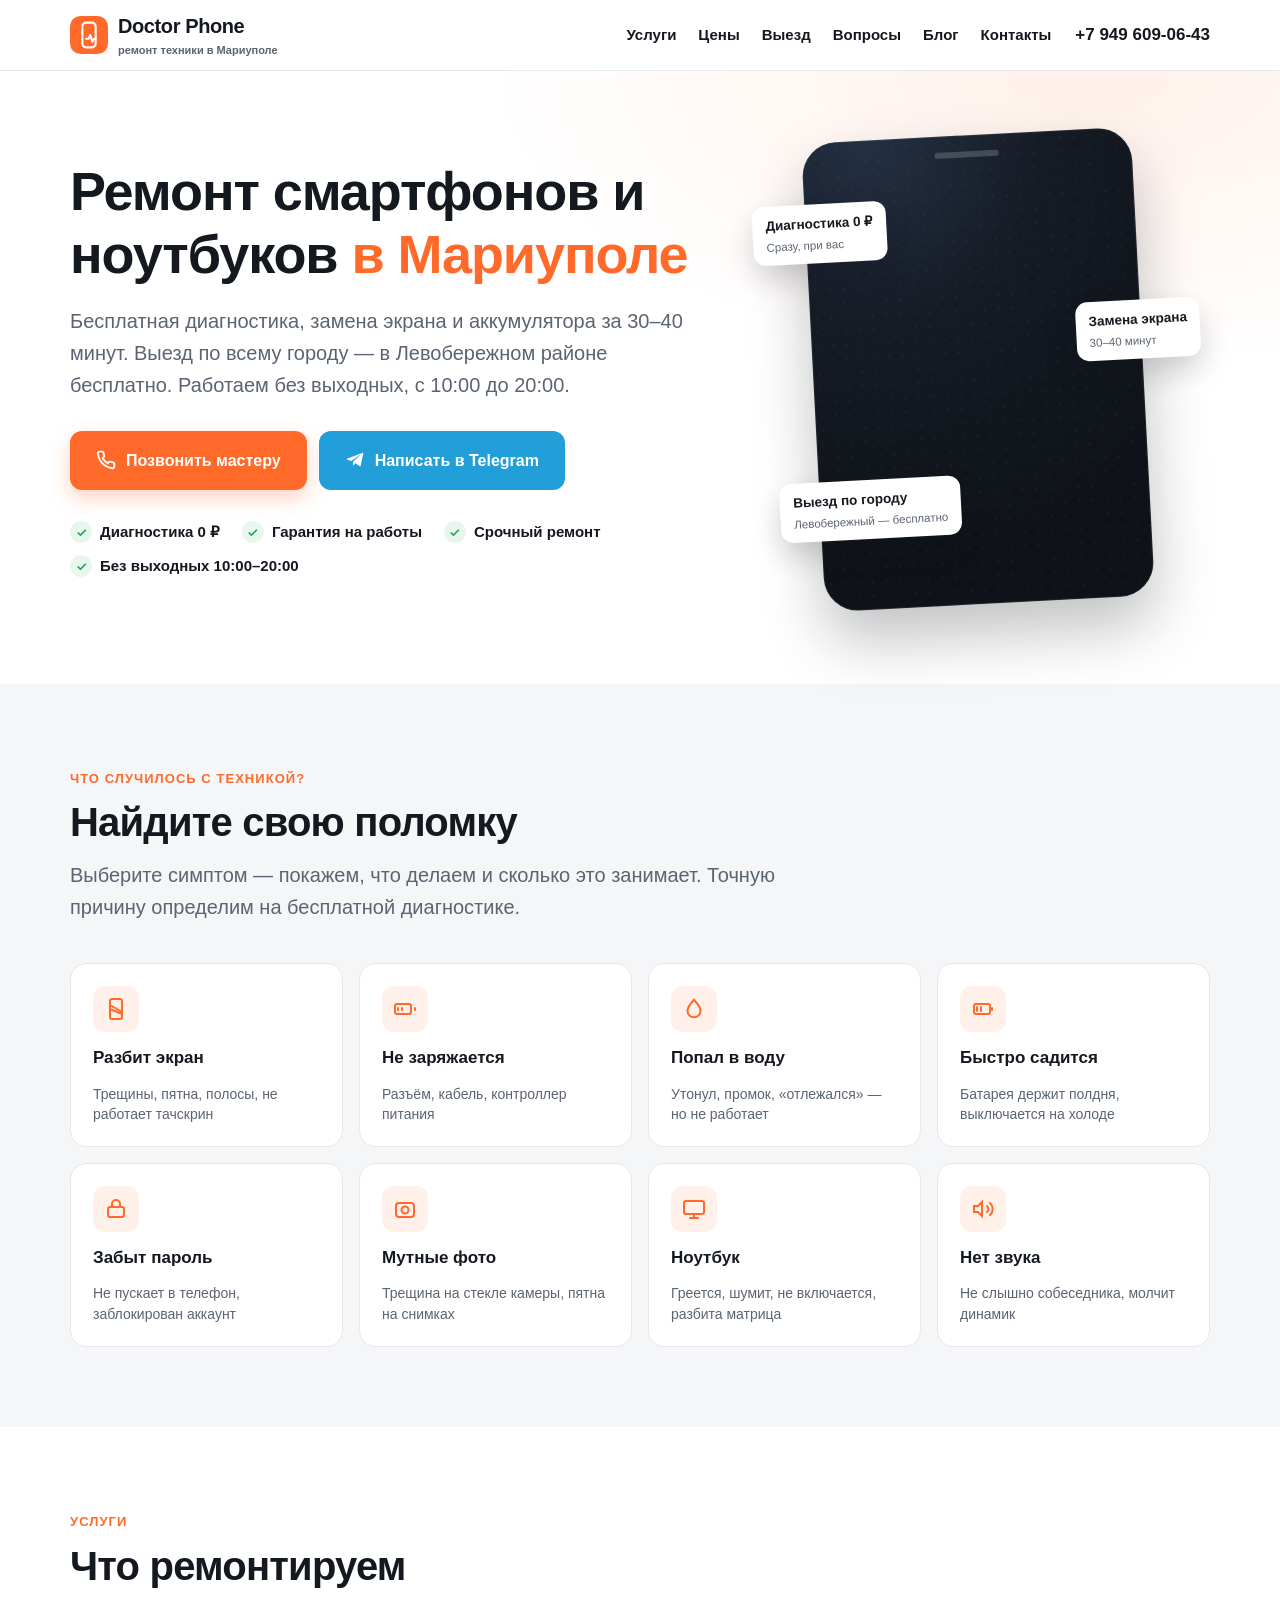
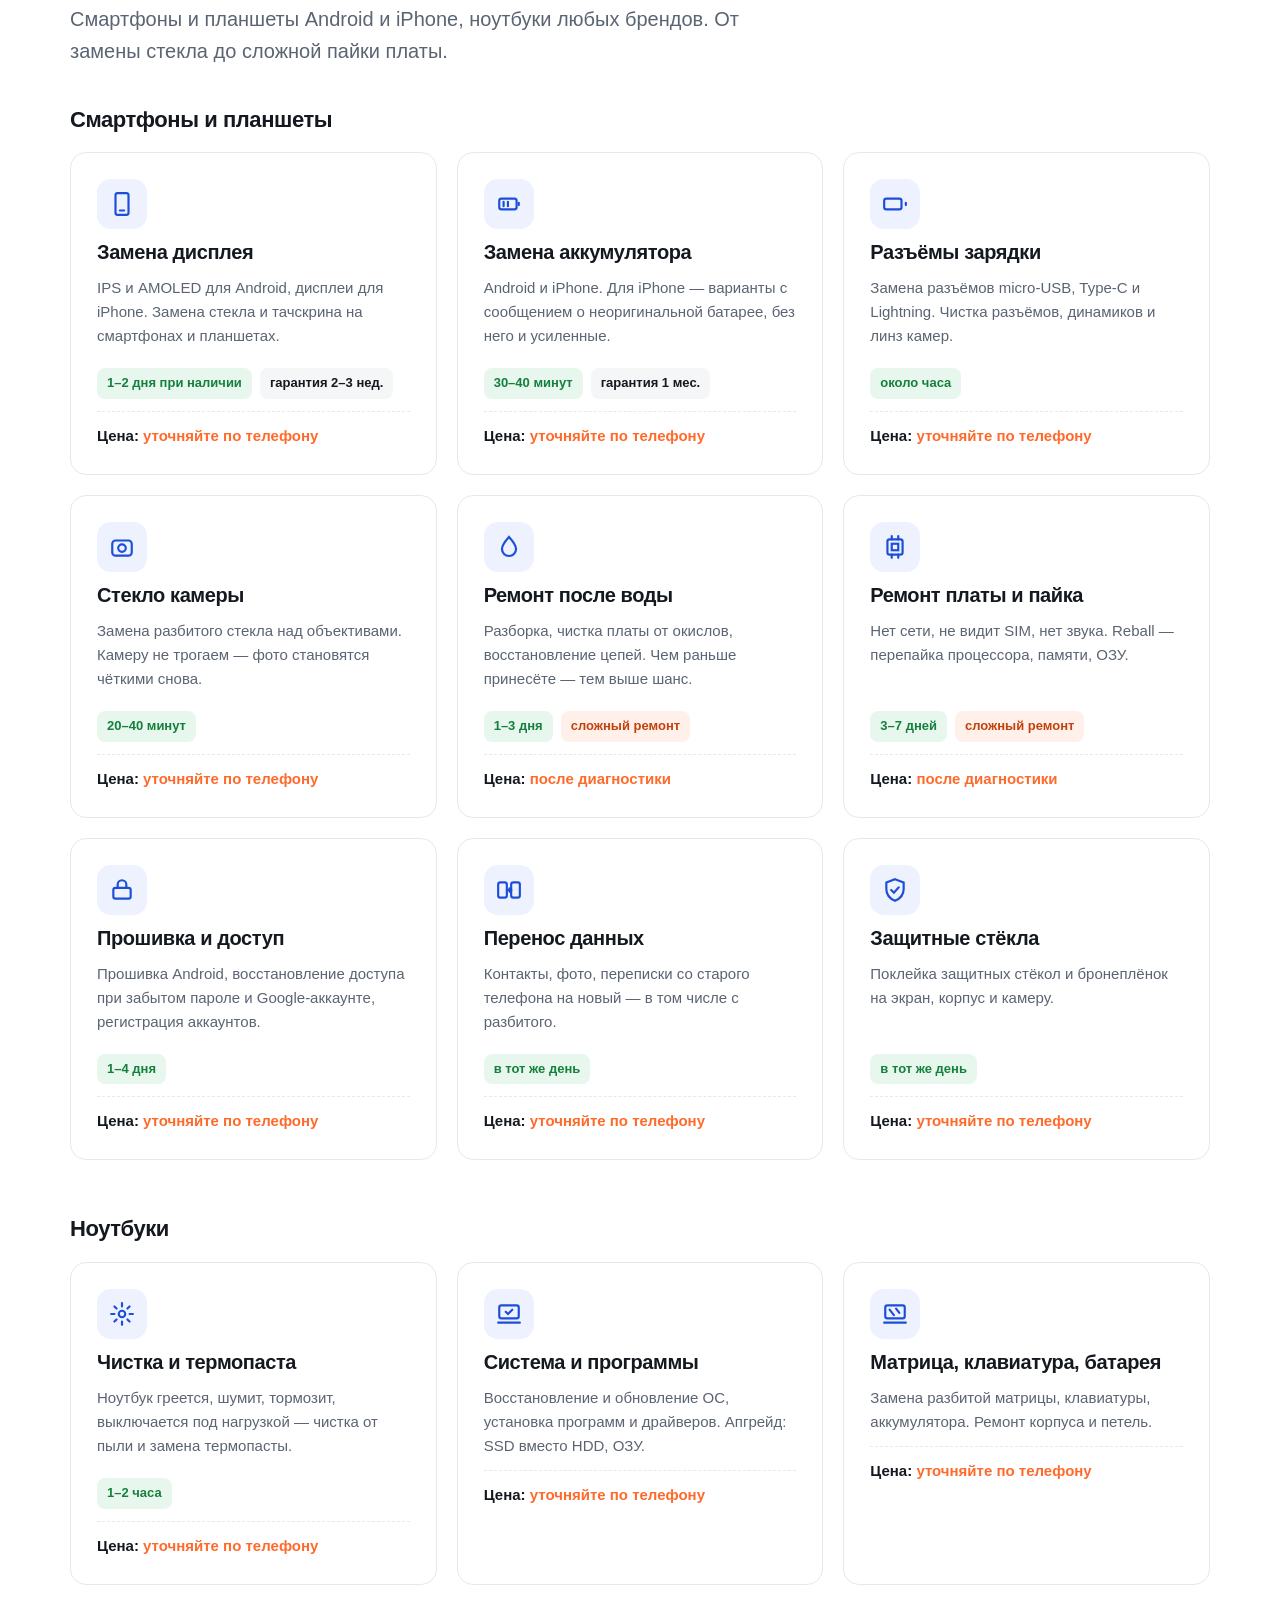
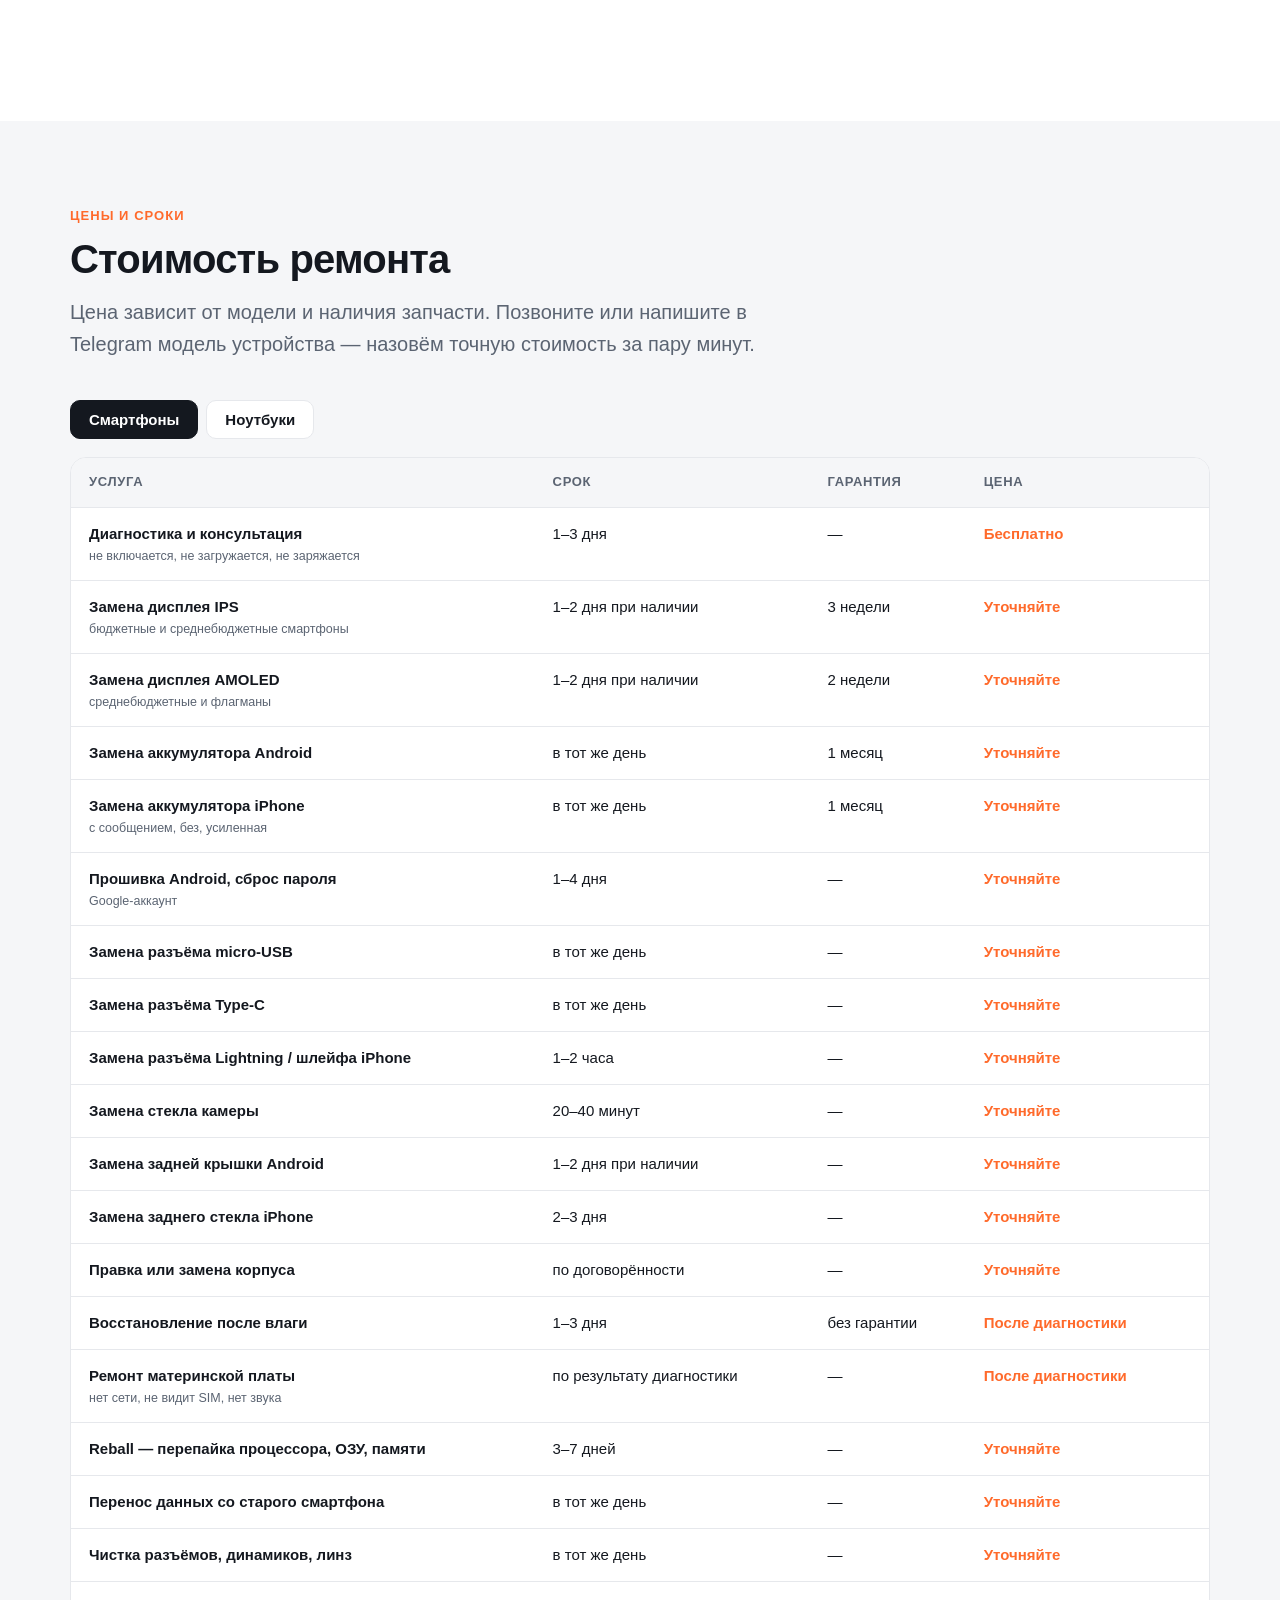
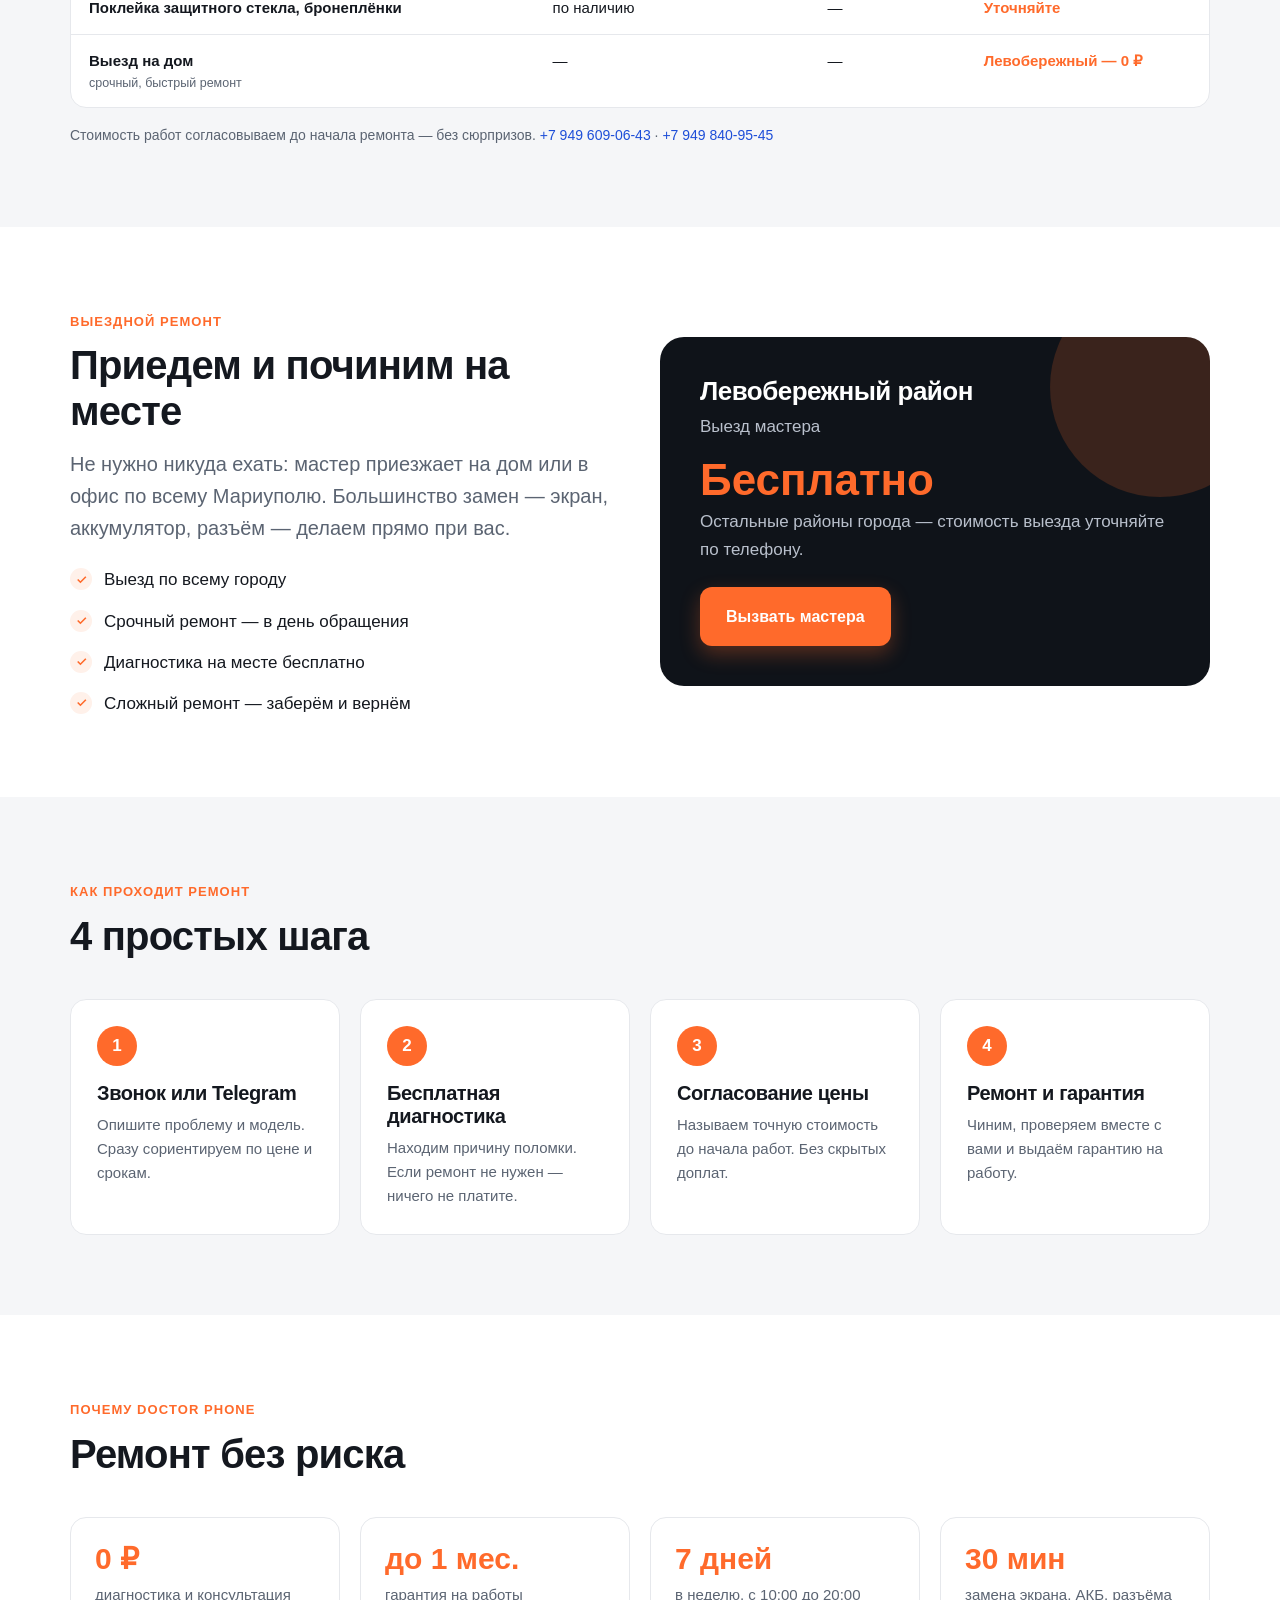
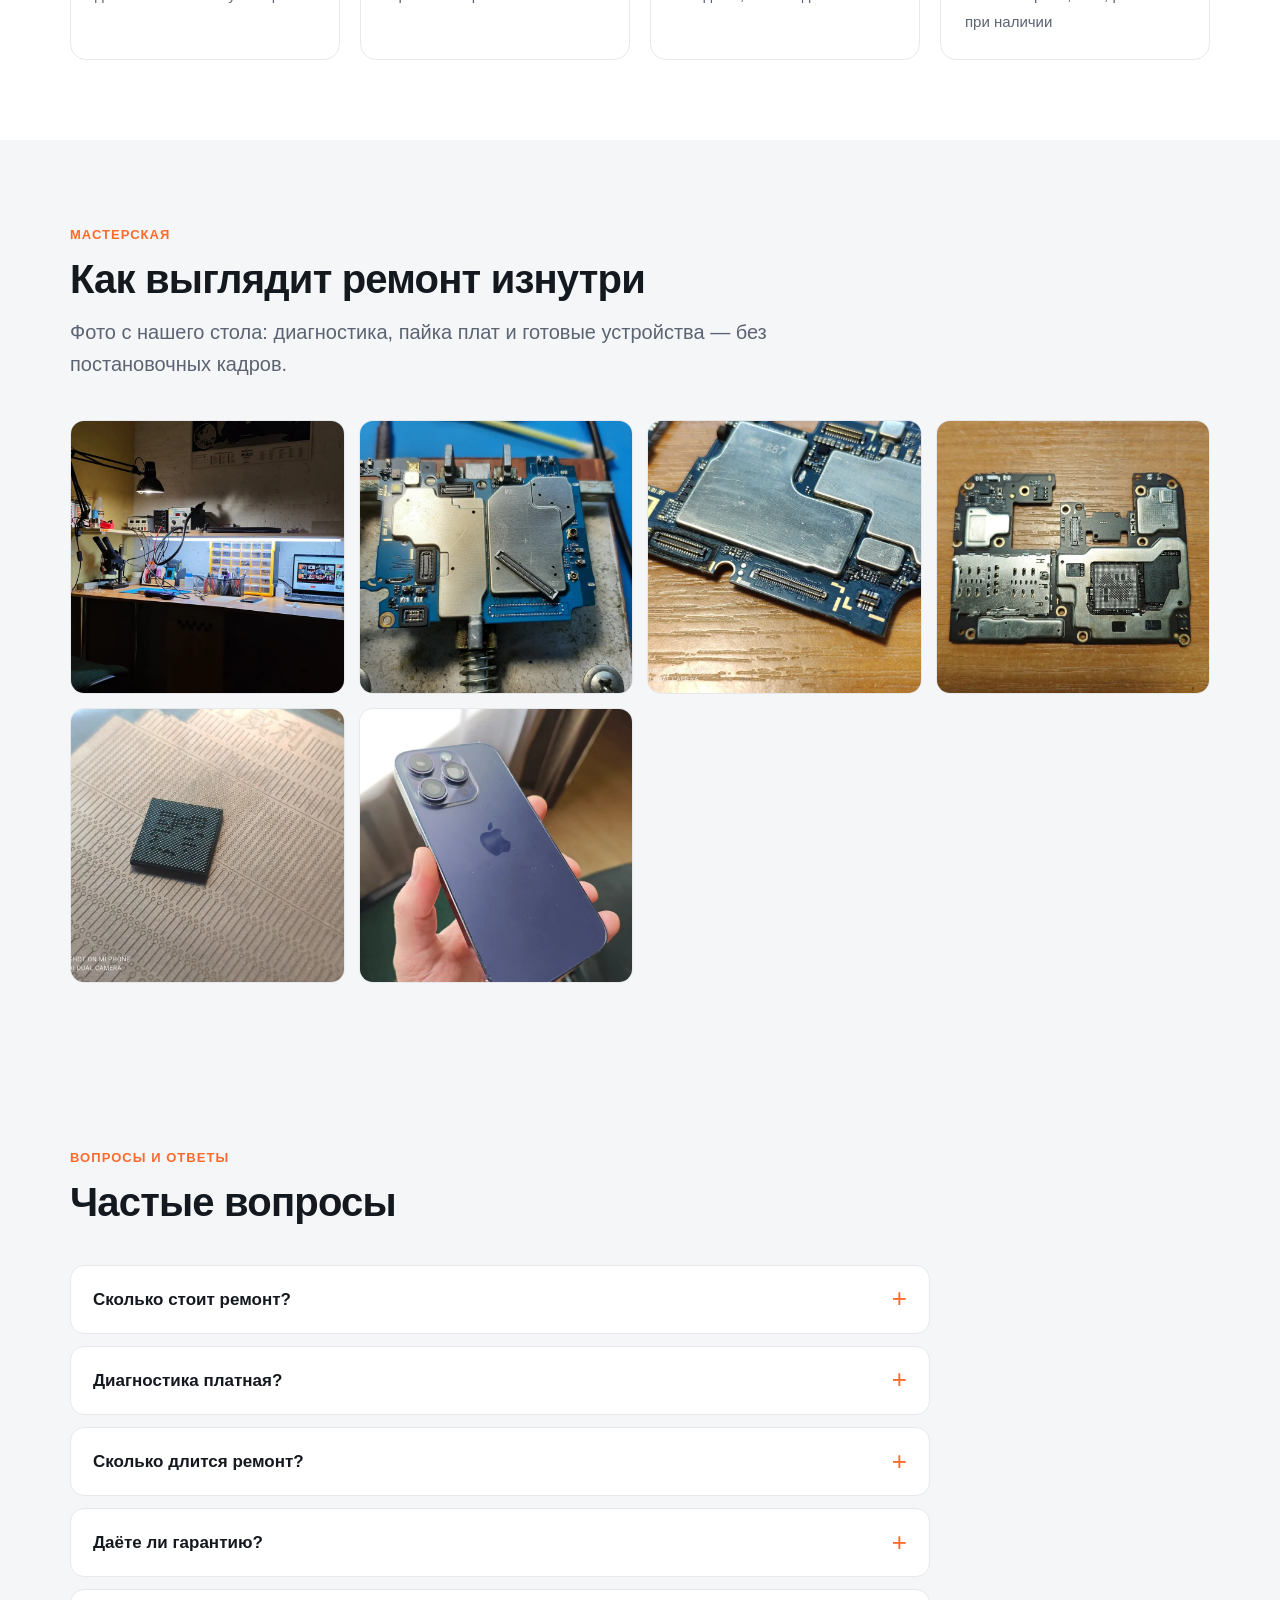
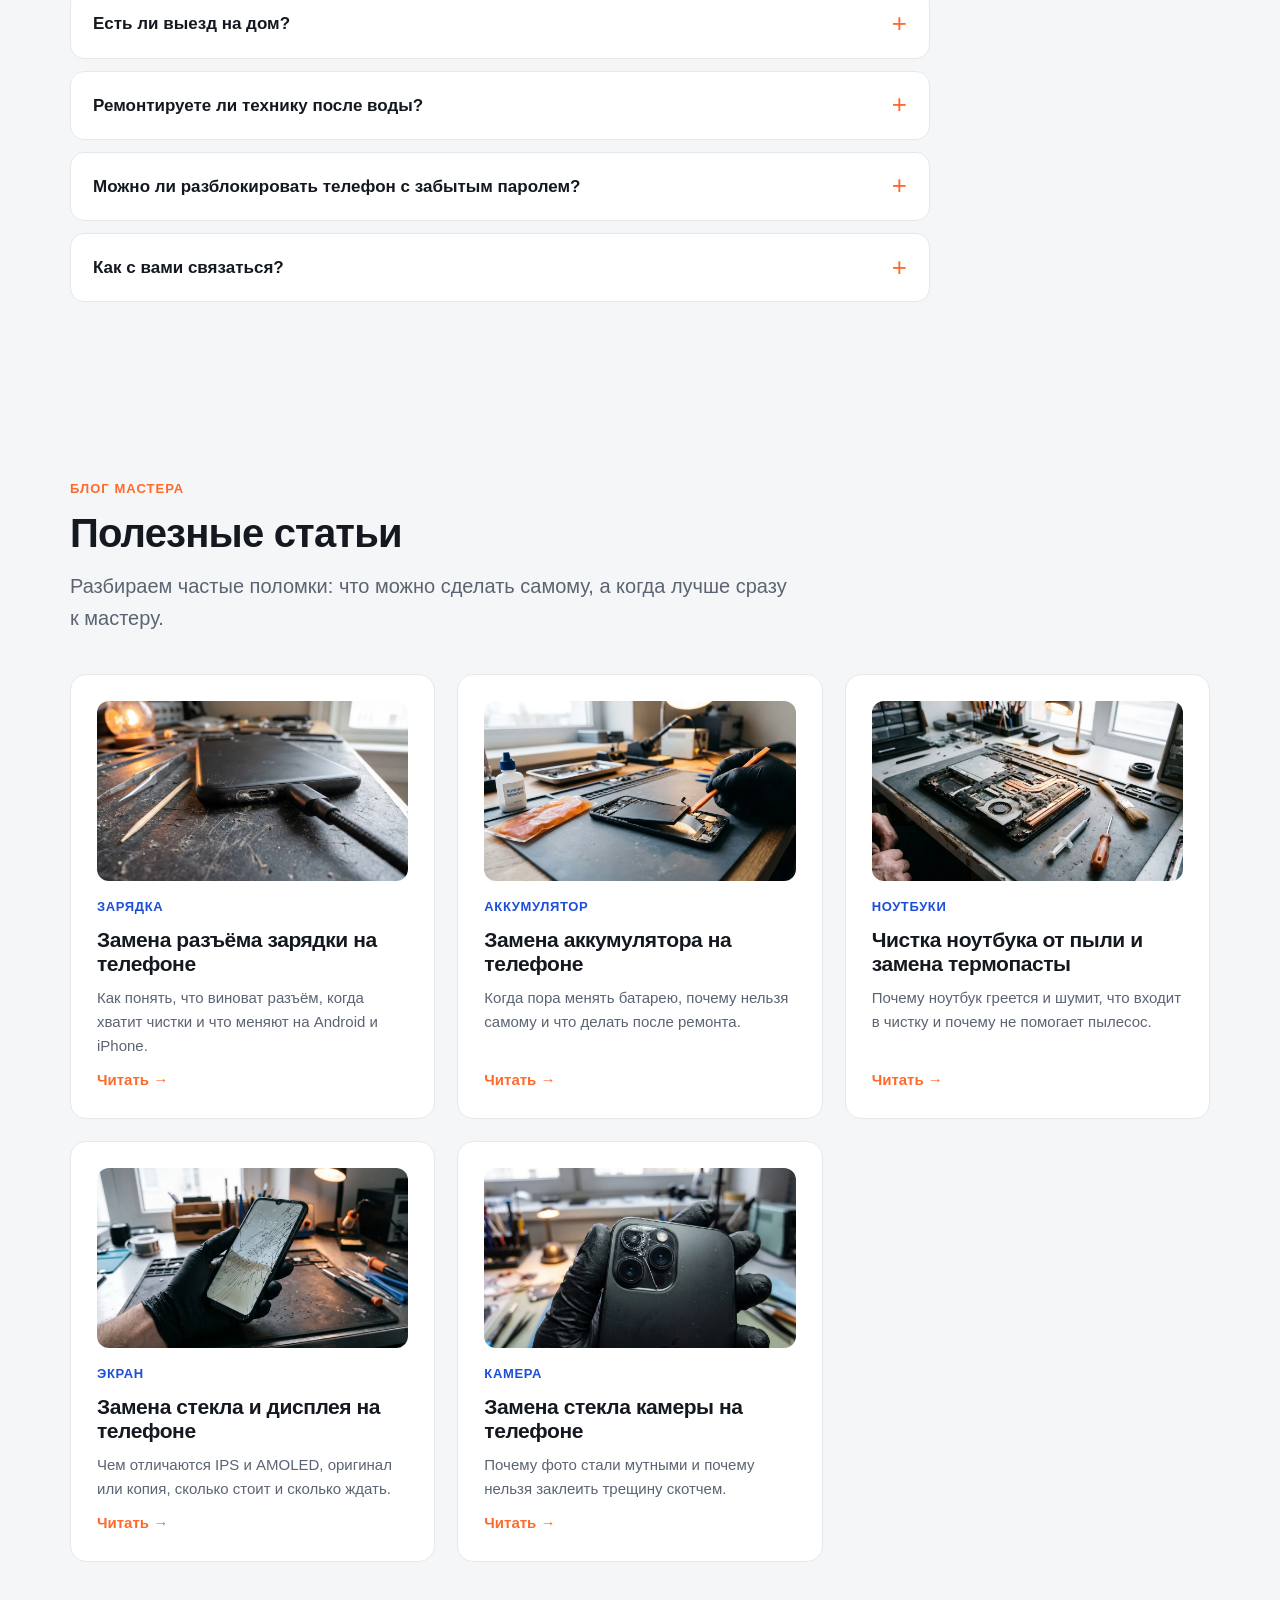
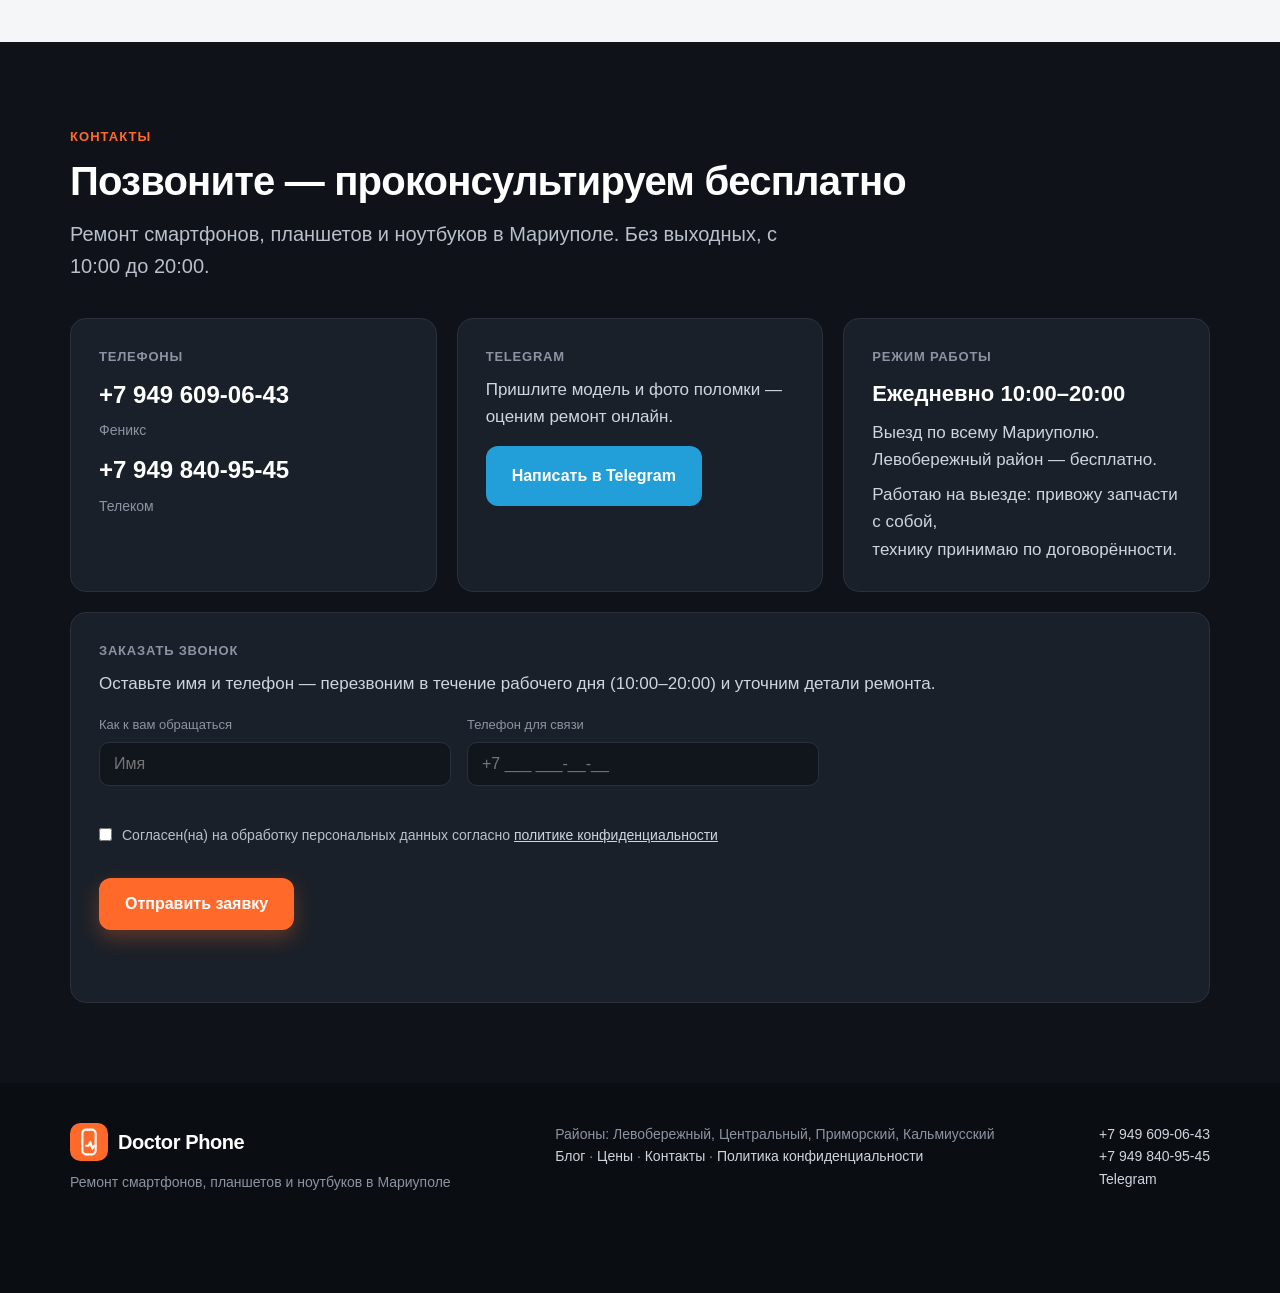
==== commit 42ae619a: "Добавить раздел «Мастерская» с реальными фото от владельца - 6 фото: рабочее место, пайка и диагност" ====
--- a/index.html
+++ b/index.html
@@ -326,6 +326,24 @@
   </div>
 </section>
 
+<section class="soft" id="gallery">
+  <div class="container">
+    <div class="sec-head">
+      <span class="eyebrow">Мастерская</span>
+      <h2>Как выглядит ремонт изнутри</h2>
+      <p class="lead">Фото с нашего стола: диагностика, пайка плат и готовые устройства — без постановочных кадров.</p>
+    </div>
+    <div class="gallery">
+      <div class="g-item"><img src="assets/gallery/masterskaya.webp" alt="Рабочее место мастера Doctor Phone: паяльная станция и микроскоп" loading="lazy" width="900" height="900"></div>
+      <div class="g-item"><img src="assets/gallery/payka-platy.webp" alt="Пайка материнской платы смартфона на термофене" loading="lazy" width="900" height="900"></div>
+      <div class="g-item"><img src="assets/gallery/plata-makro.webp" alt="Плата смартфона крупным планом после диагностики" loading="lazy" width="900" height="900"></div>
+      <div class="g-item"><img src="assets/gallery/razbor-platy.webp" alt="Разобранная плата смартфона, подготовленная к ремонту" loading="lazy" width="900" height="900"></div>
+      <div class="g-item"><img src="assets/gallery/reball-chip.webp" alt="Чип памяти, снятый с платы для реболла" loading="lazy" width="900" height="900"></div>
+      <div class="g-item"><img src="assets/gallery/posle-remonta.webp" alt="Смартфон после ремонта, готов к выдаче клиенту" loading="lazy" width="900" height="900"></div>
+    </div>
+  </div>
+</section>
+
 <section class="soft" id="faq">
   <div class="container">
     <div class="sec-head">
--- a/assets/style.css
+++ b/assets/style.css
@@ -133,9 +133,13 @@
 .guar b{display:block;font-size:30px;color:var(--accent);font-weight:800;line-height:1.1;margin-bottom:6px}
 .guar span{color:var(--muted);font-size:15px}
 
-/* gallery placeholder */
+/* gallery */
 .gallery{display:grid;grid-template-columns:repeat(4,1fr);gap:14px}
 .ph{aspect-ratio:1;border-radius:14px;background:repeating-linear-gradient(45deg,#eef0f3,#eef0f3 10px,#f6f7f9 10px,#f6f7f9 20px);display:grid;place-items:center;color:#98a1ae;font-size:14px;font-weight:600;text-align:center;padding:10px;border:1px dashed #cfd4db}
+.g-item{aspect-ratio:1;border-radius:14px;overflow:hidden;border:1px solid var(--line)}
+.g-item img{width:100%;height:100%;object-fit:cover;display:block;transition:transform .4s cubic-bezier(.22,1,.36,1)}
+.g-item:hover img{transform:scale(1.03)}
+@media (prefers-reduced-motion:reduce){.g-item img{transition:none}.g-item:hover img{transform:none}}
 
 /* faq */
 .faq{max-width:860px}
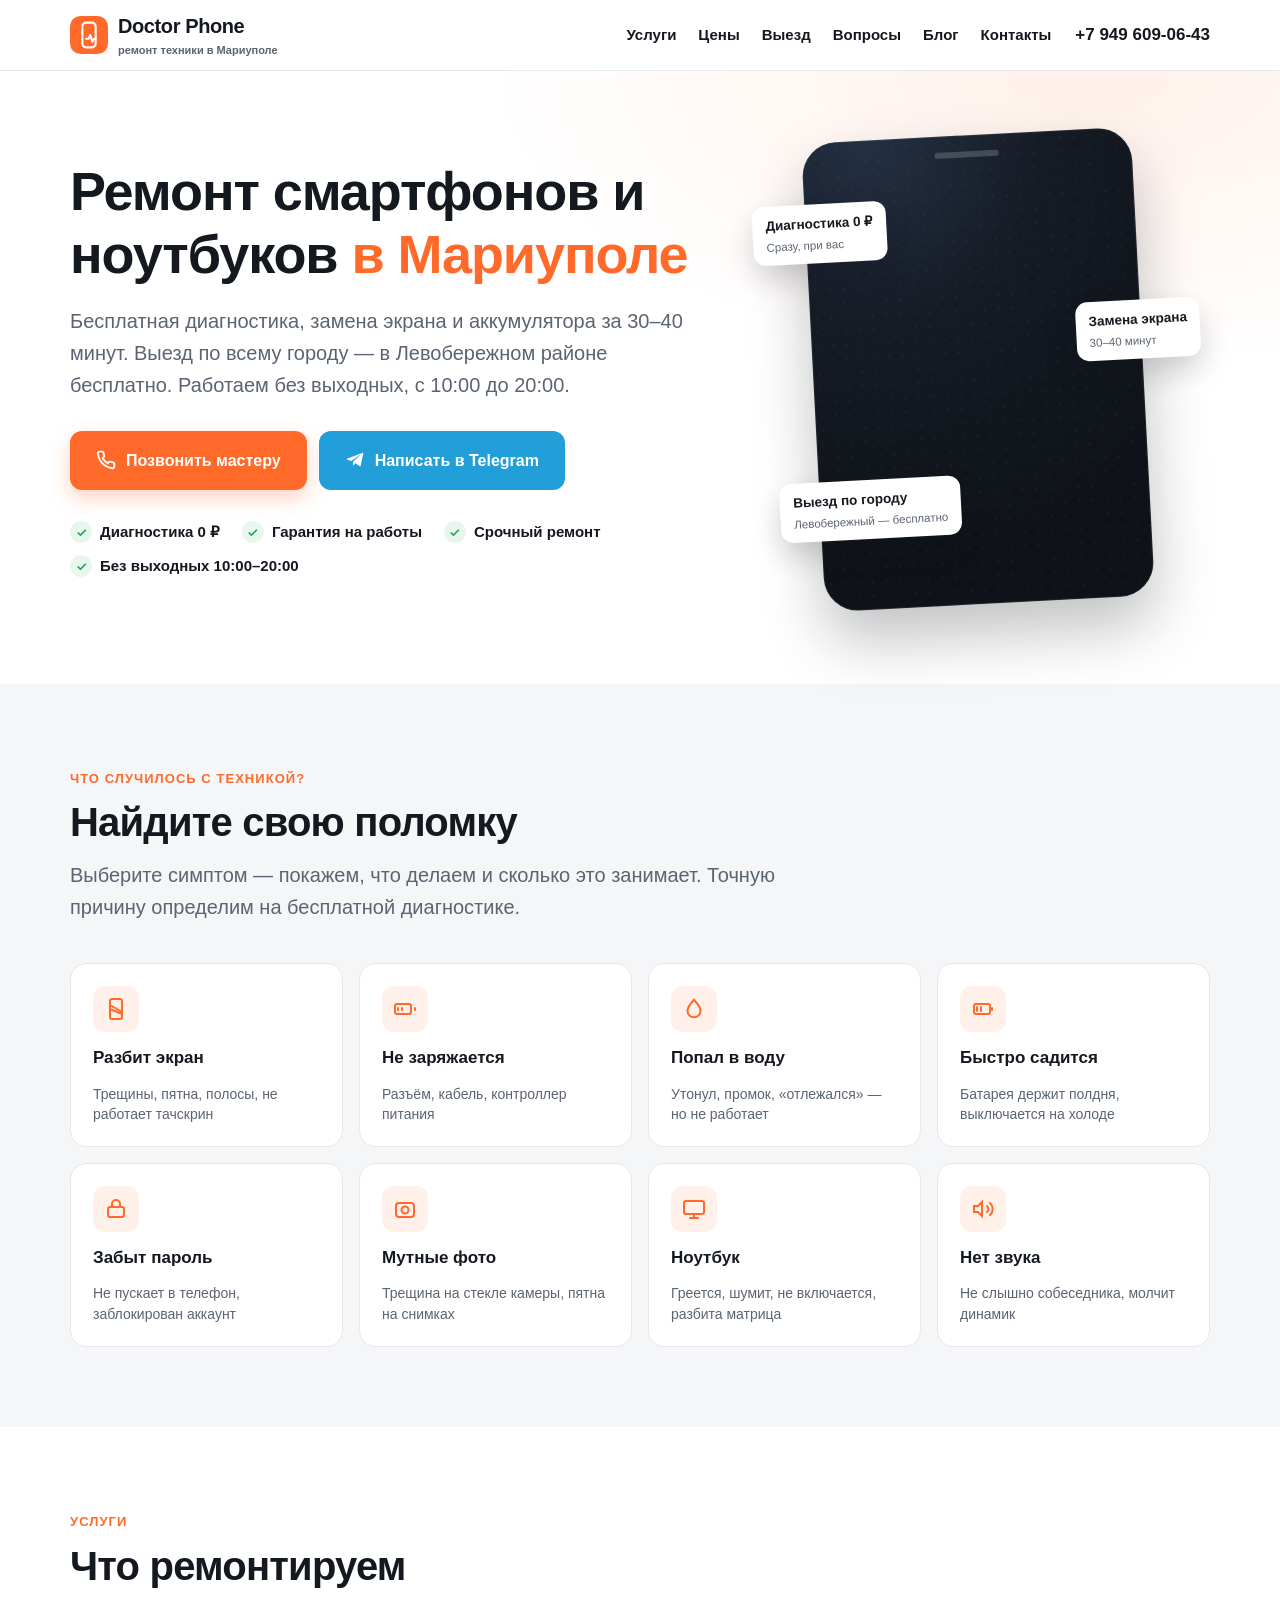
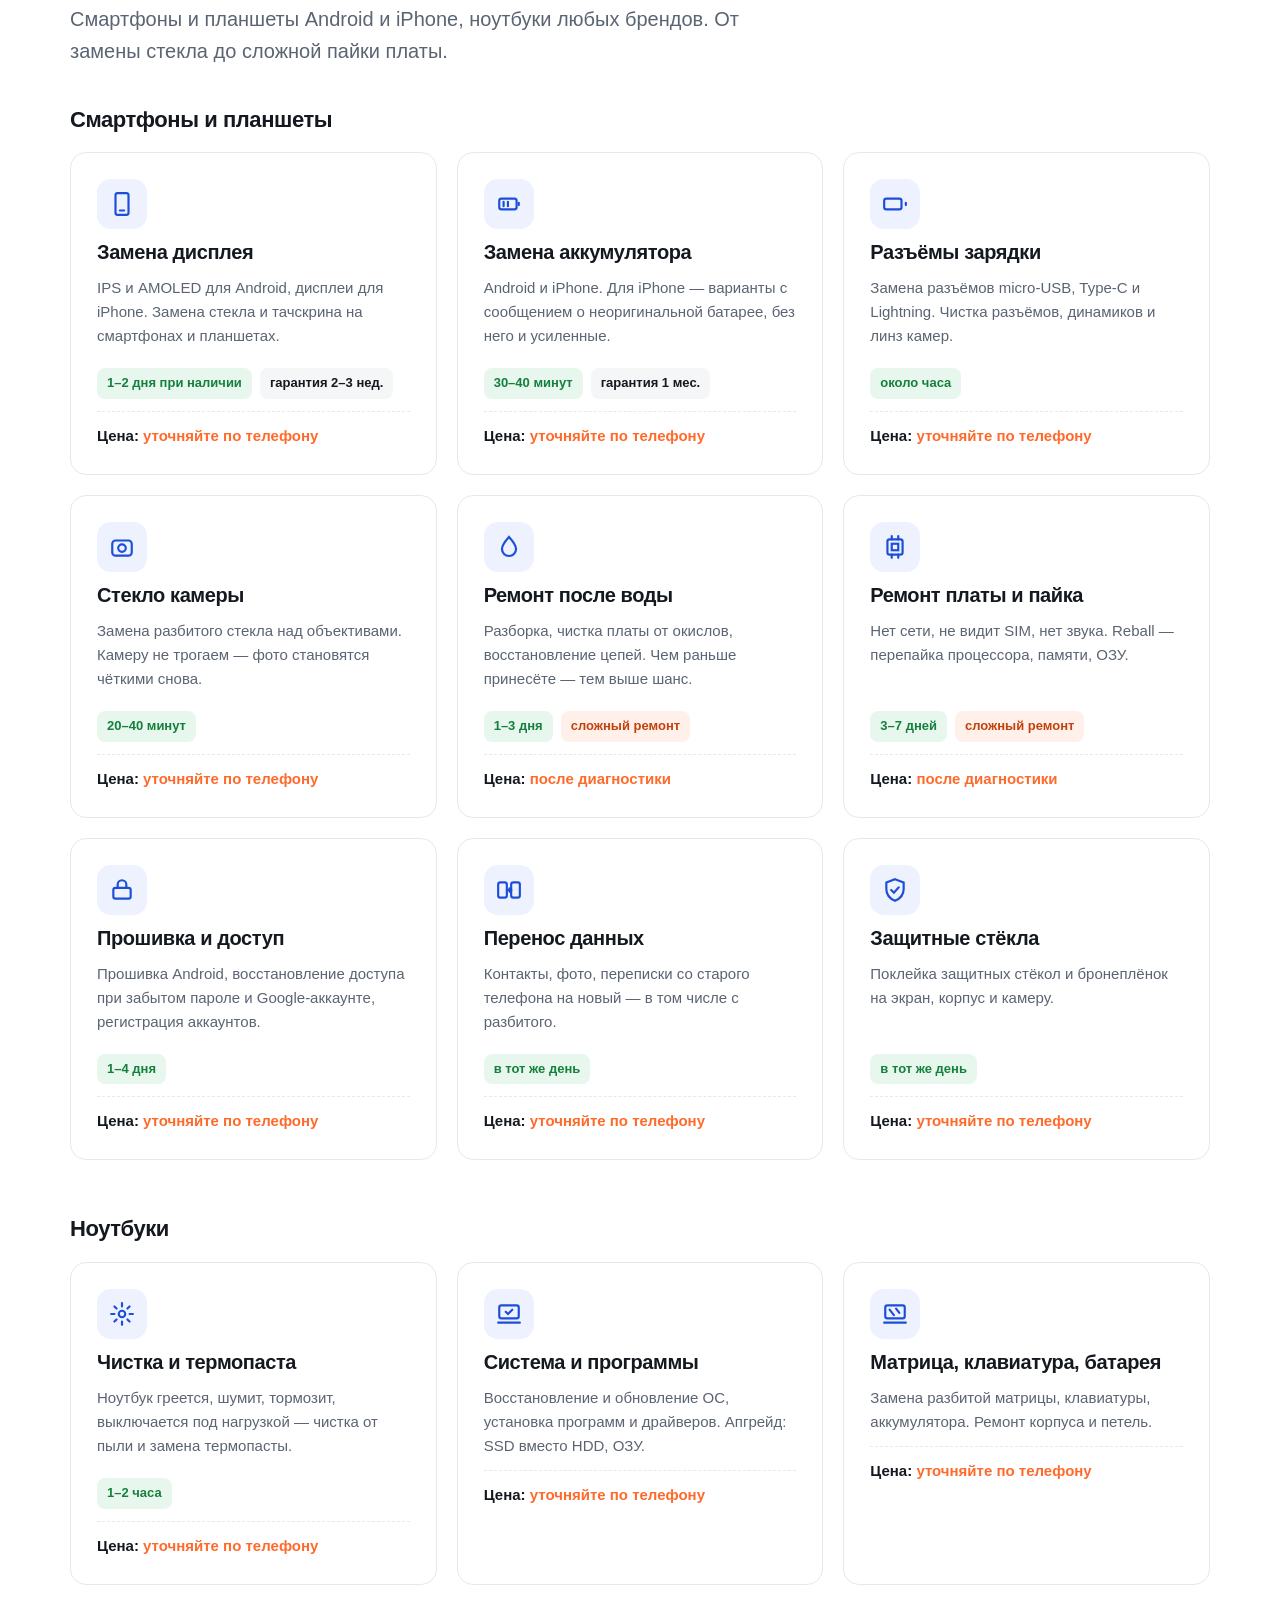
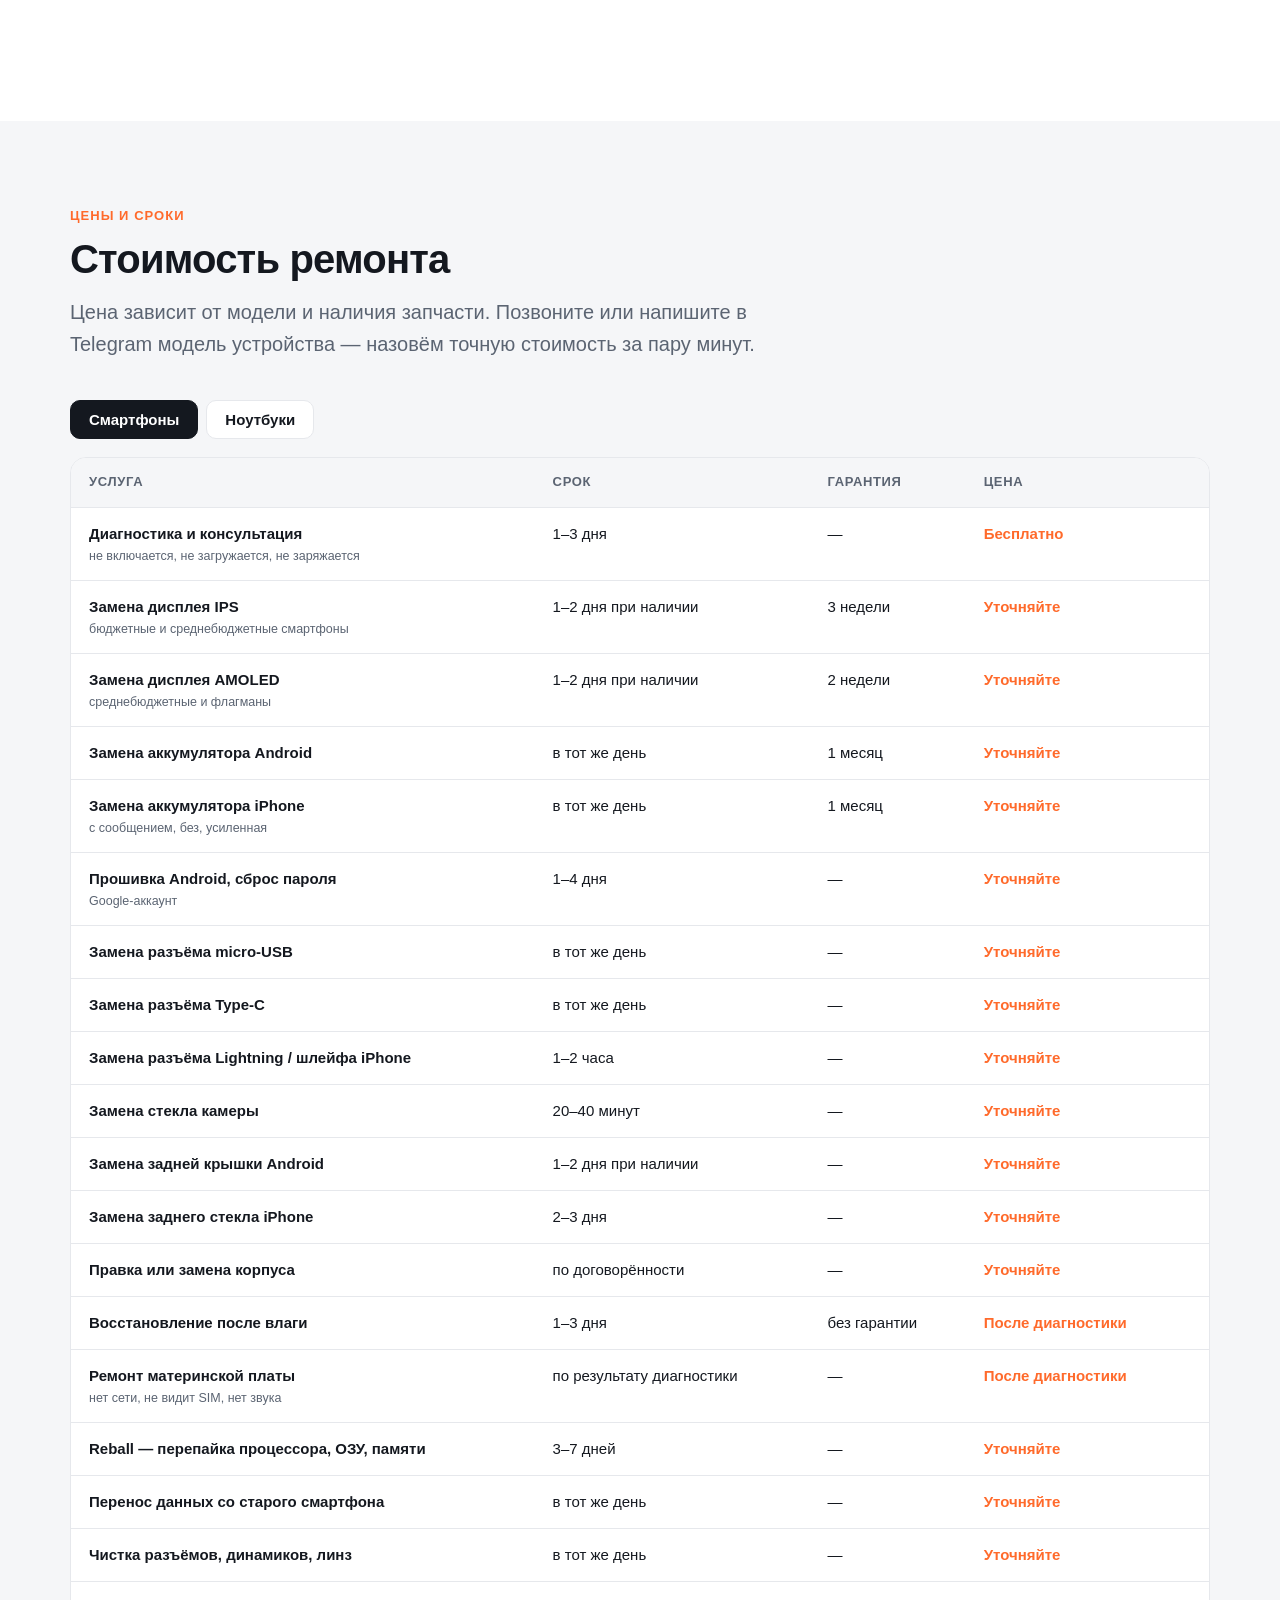
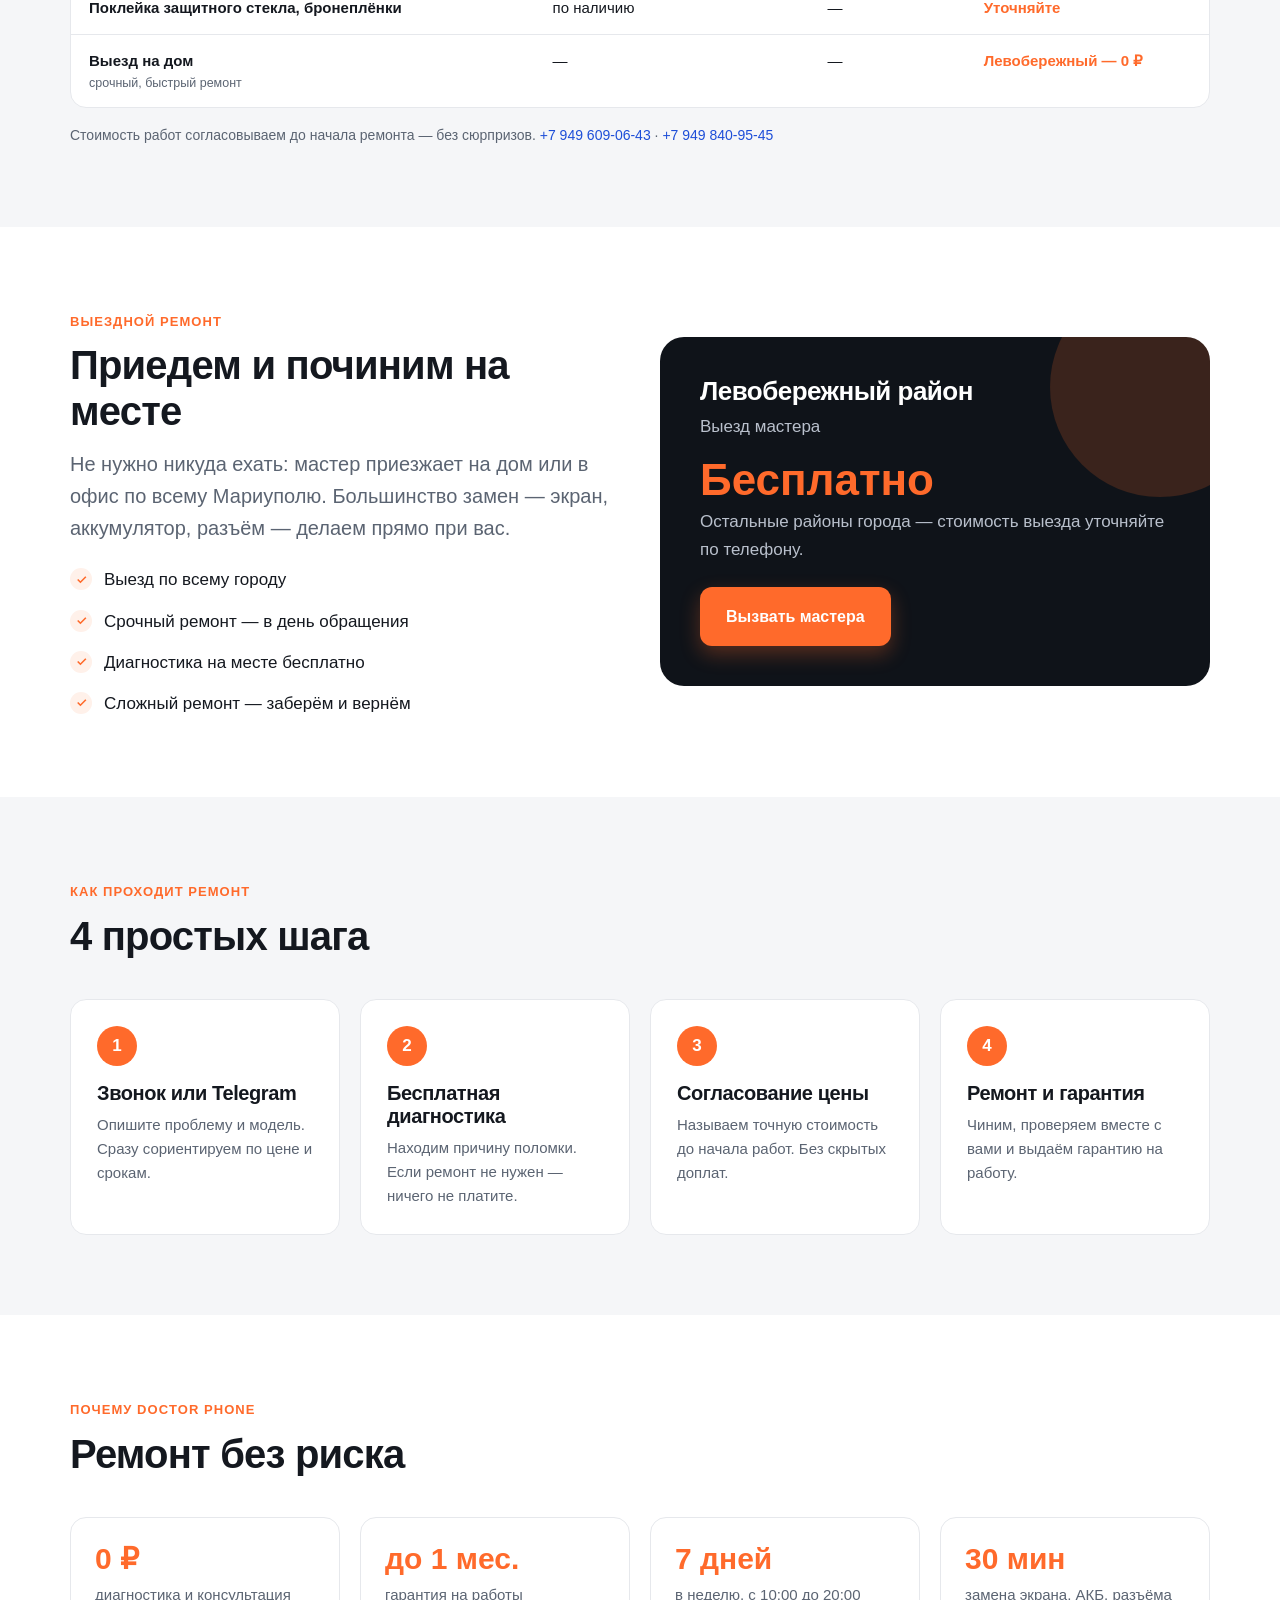
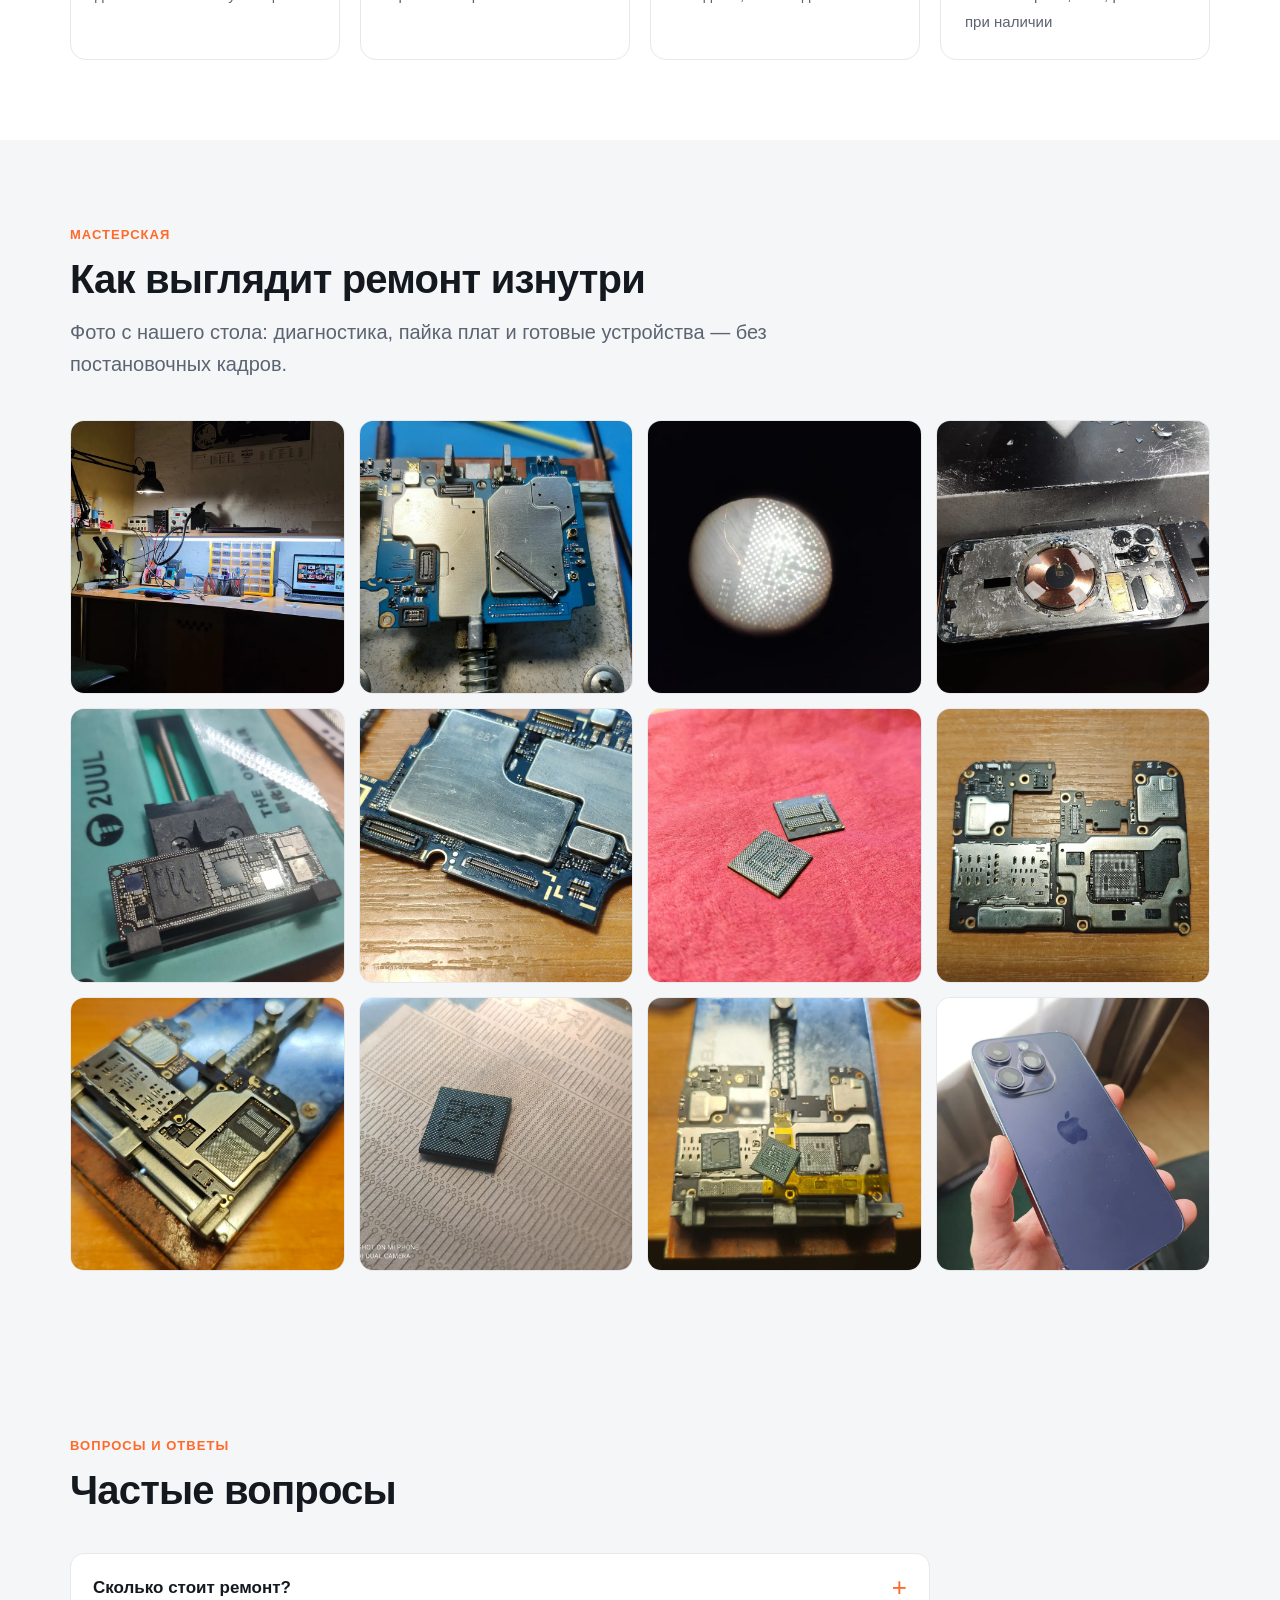
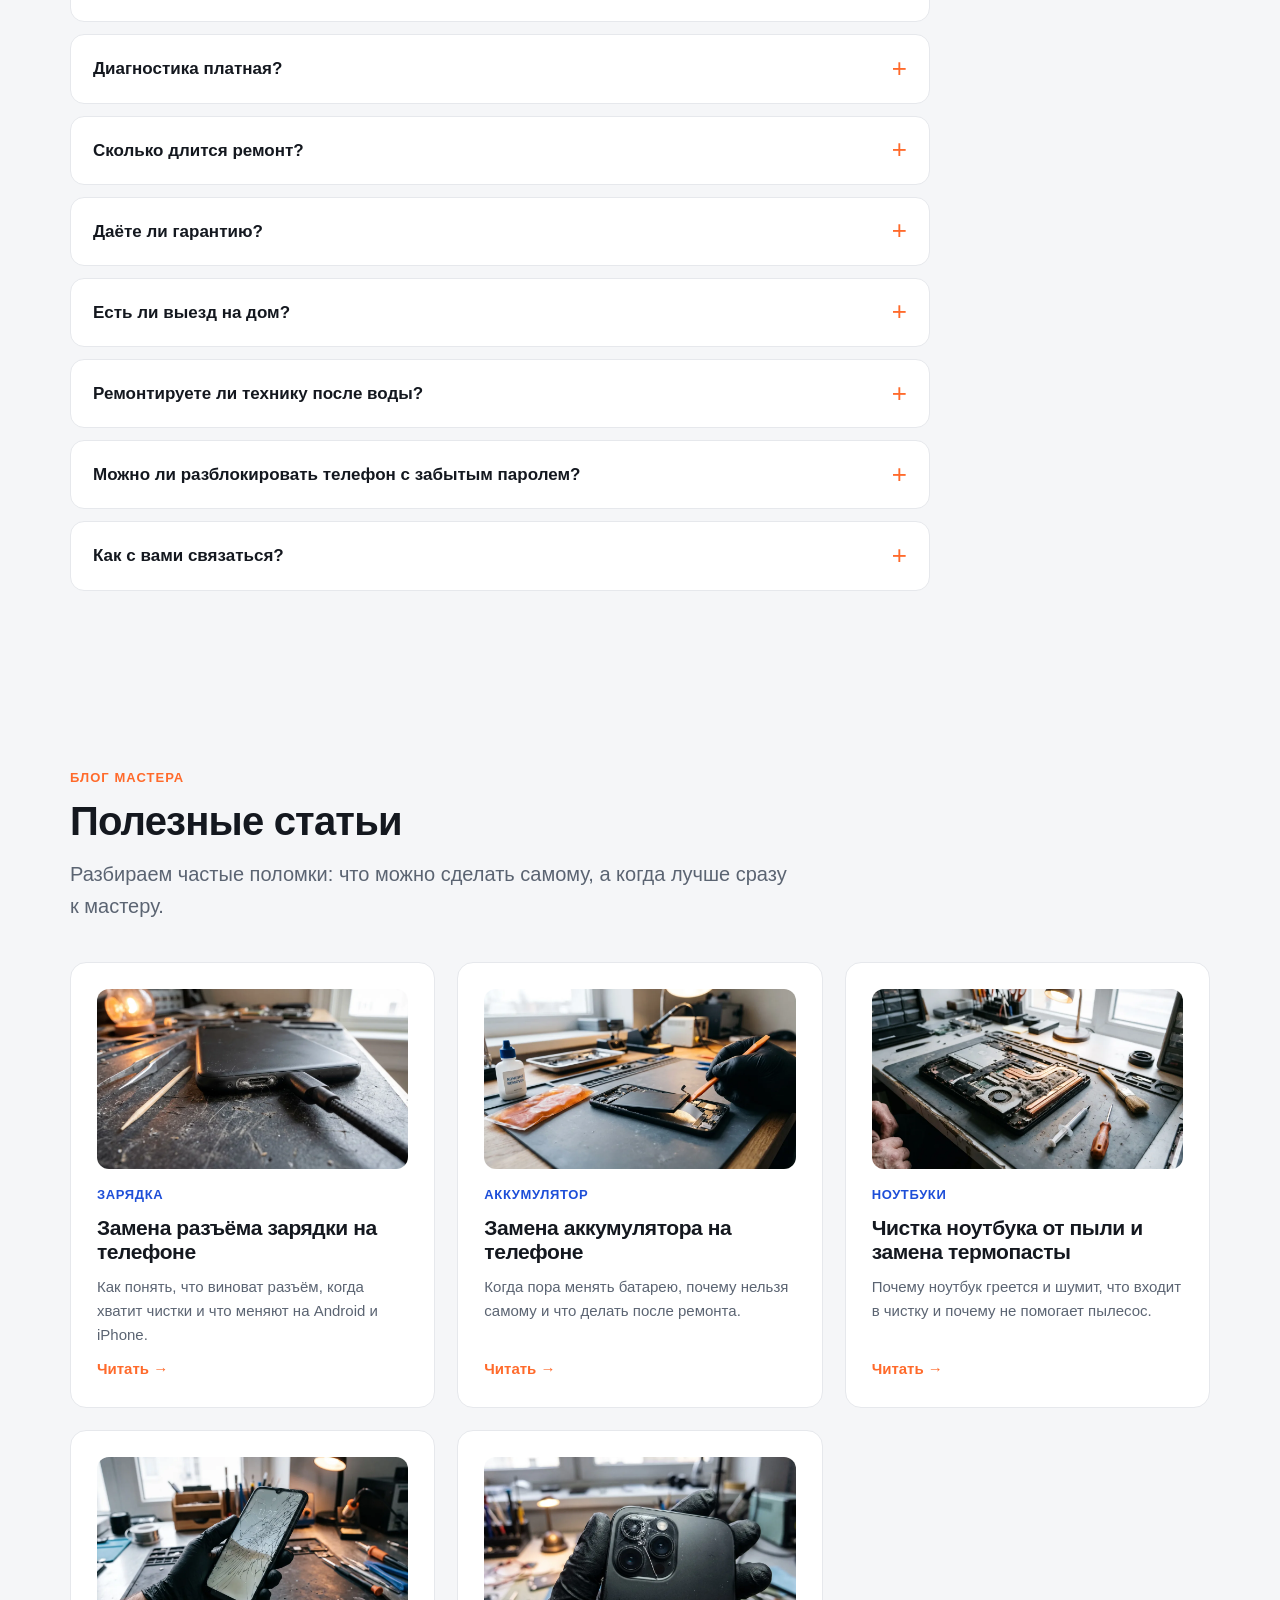
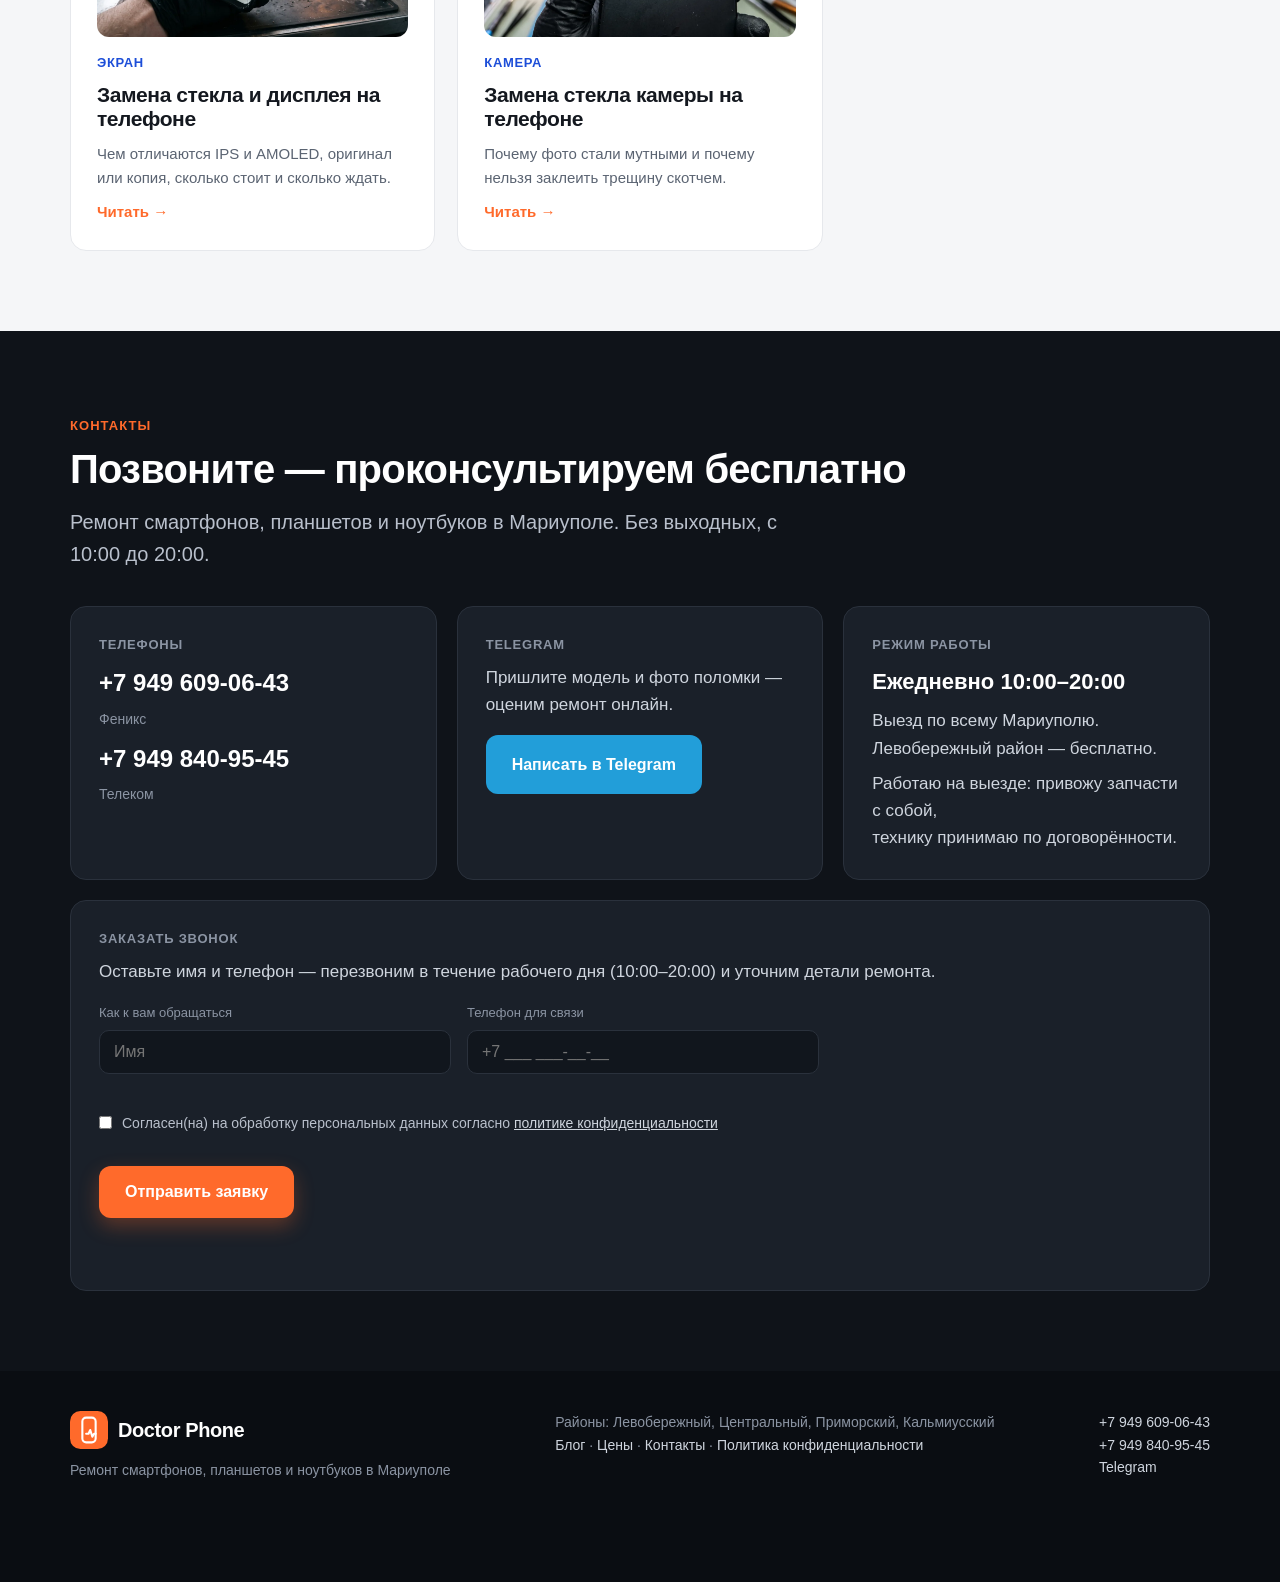
==== commit 02fdabd9: "Добавить в «Мастерскую» ещё 6 фото от владельца Микроскоп, замена заднего стекла iPhone, плата iPhon" ====
--- a/index.html
+++ b/index.html
@@ -336,9 +336,15 @@
     <div class="gallery">
       <div class="g-item"><img src="assets/gallery/masterskaya.webp" alt="Рабочее место мастера Doctor Phone: паяльная станция и микроскоп" loading="lazy" width="900" height="900"></div>
       <div class="g-item"><img src="assets/gallery/payka-platy.webp" alt="Пайка материнской платы смартфона на термофене" loading="lazy" width="900" height="900"></div>
+      <div class="g-item"><img src="assets/gallery/mikroskop.webp" alt="Контактные площадки платы под микроскопом" loading="lazy" width="900" height="900"></div>
+      <div class="g-item"><img src="assets/gallery/zadnee-steklo-iphone.webp" alt="Замена заднего стекла iPhone: корпус в держателе после снятия стекла" loading="lazy" width="900" height="900"></div>
+      <div class="g-item"><img src="assets/gallery/plata-iphone.webp" alt="Плата iPhone в держателе во время ремонта" loading="lazy" width="900" height="900"></div>
       <div class="g-item"><img src="assets/gallery/plata-makro.webp" alt="Плата смартфона крупным планом после диагностики" loading="lazy" width="900" height="900"></div>
+      <div class="g-item"><img src="assets/gallery/chipy-snyaty.webp" alt="Две микросхемы, снятые с платы для замены" loading="lazy" width="900" height="900"></div>
       <div class="g-item"><img src="assets/gallery/razbor-platy.webp" alt="Разобранная плата смартфона, подготовленная к ремонту" loading="lazy" width="900" height="900"></div>
+      <div class="g-item"><img src="assets/gallery/snyatie-processora.webp" alt="Плата смартфона в держателе после снятия процессора" loading="lazy" width="900" height="900"></div>
       <div class="g-item"><img src="assets/gallery/reball-chip.webp" alt="Чип памяти, снятый с платы для реболла" loading="lazy" width="900" height="900"></div>
+      <div class="g-item"><img src="assets/gallery/zamena-chipov.webp" alt="Замена микросхем на плате смартфона" loading="lazy" width="900" height="900"></div>
       <div class="g-item"><img src="assets/gallery/posle-remonta.webp" alt="Смартфон после ремонта, готов к выдаче клиенту" loading="lazy" width="900" height="900"></div>
     </div>
   </div>
--- a/assets/style.css
+++ b/assets/style.css
@@ -321,8 +321,9 @@
   .sec-head{margin-bottom:22px}
 
   /* карточки в одну колонку */
-  .symptoms,.cards,.steps,.guar,.gallery,.posts,.posts.with-img,
+  .symptoms,.cards,.steps,.guar,.posts,.posts.with-img,
   .c-grid,.posts.with-img{grid-template-columns:1fr}
+  .gallery{gap:8px}
   .symptom{padding:15px 16px;gap:9px}
   .symptom .ic{width:38px;height:38px;border-radius:10px}
   .symptom .ic svg{width:20px;height:20px}
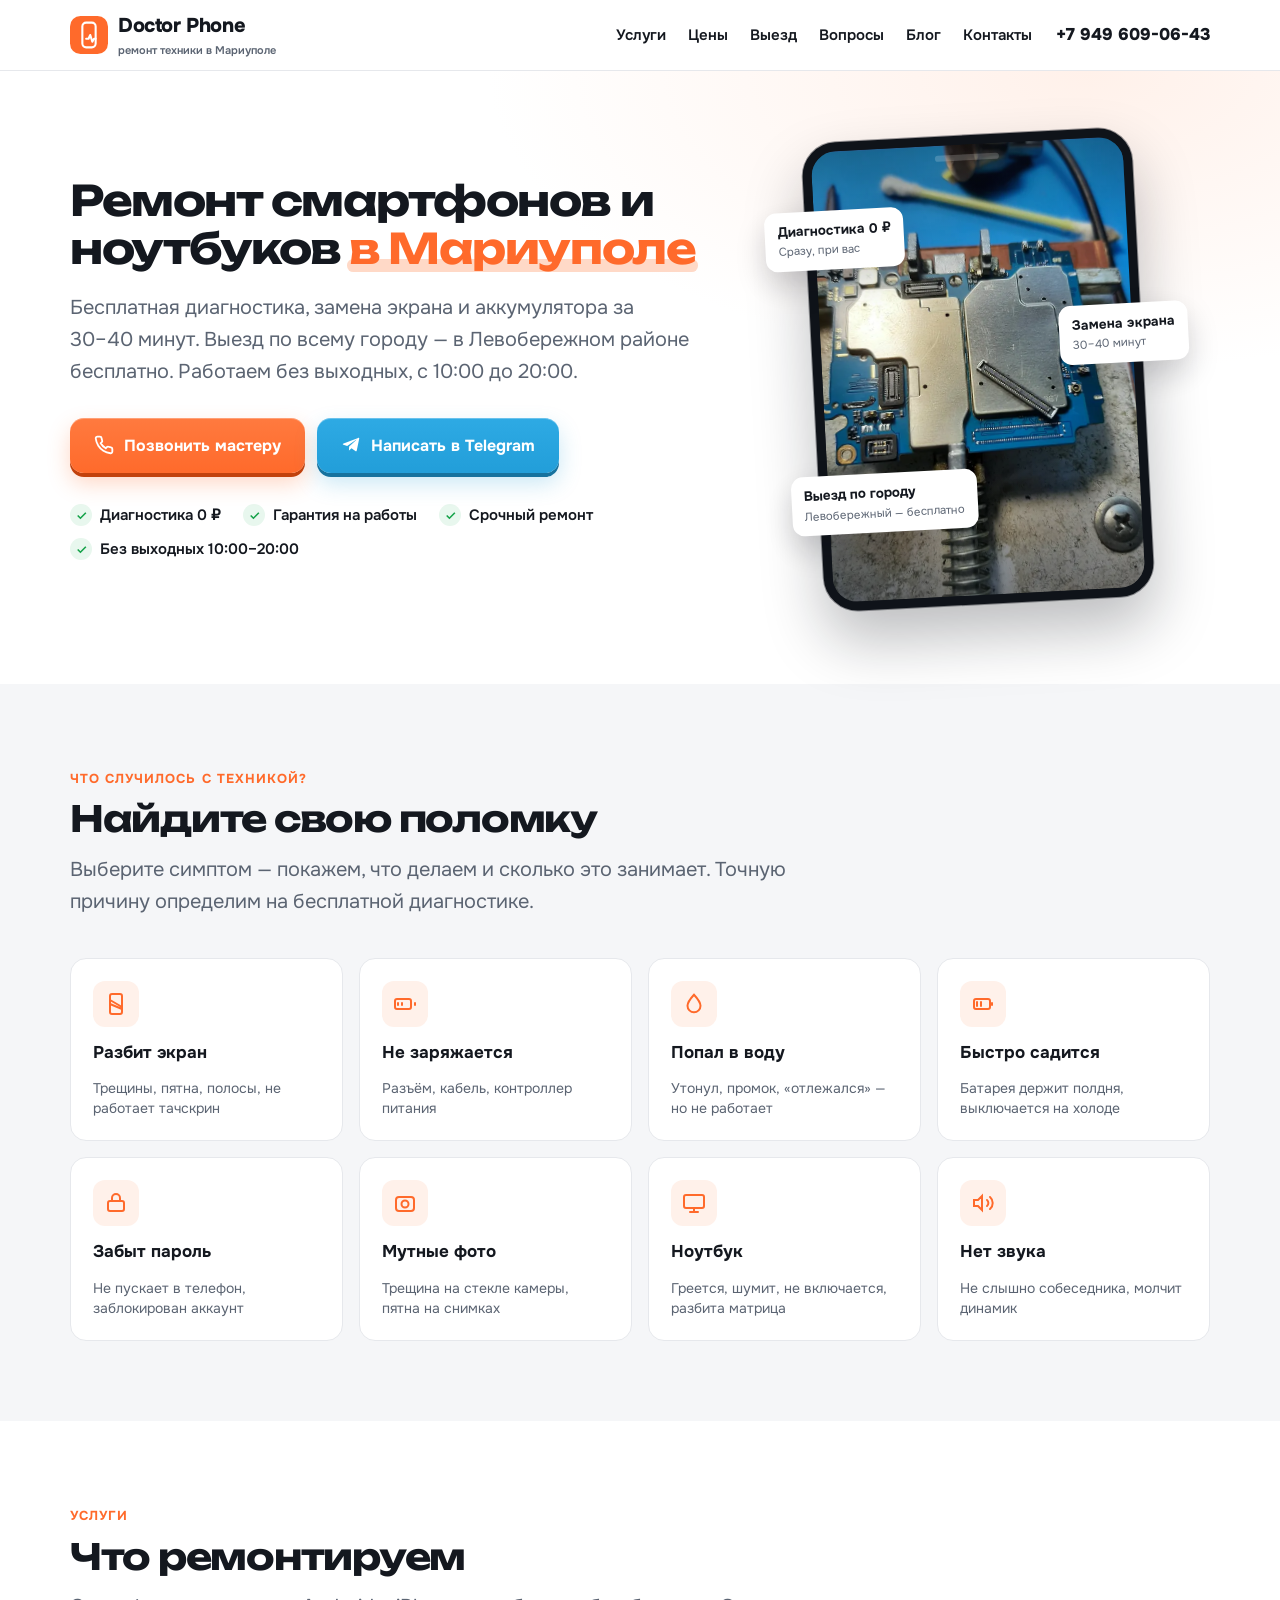
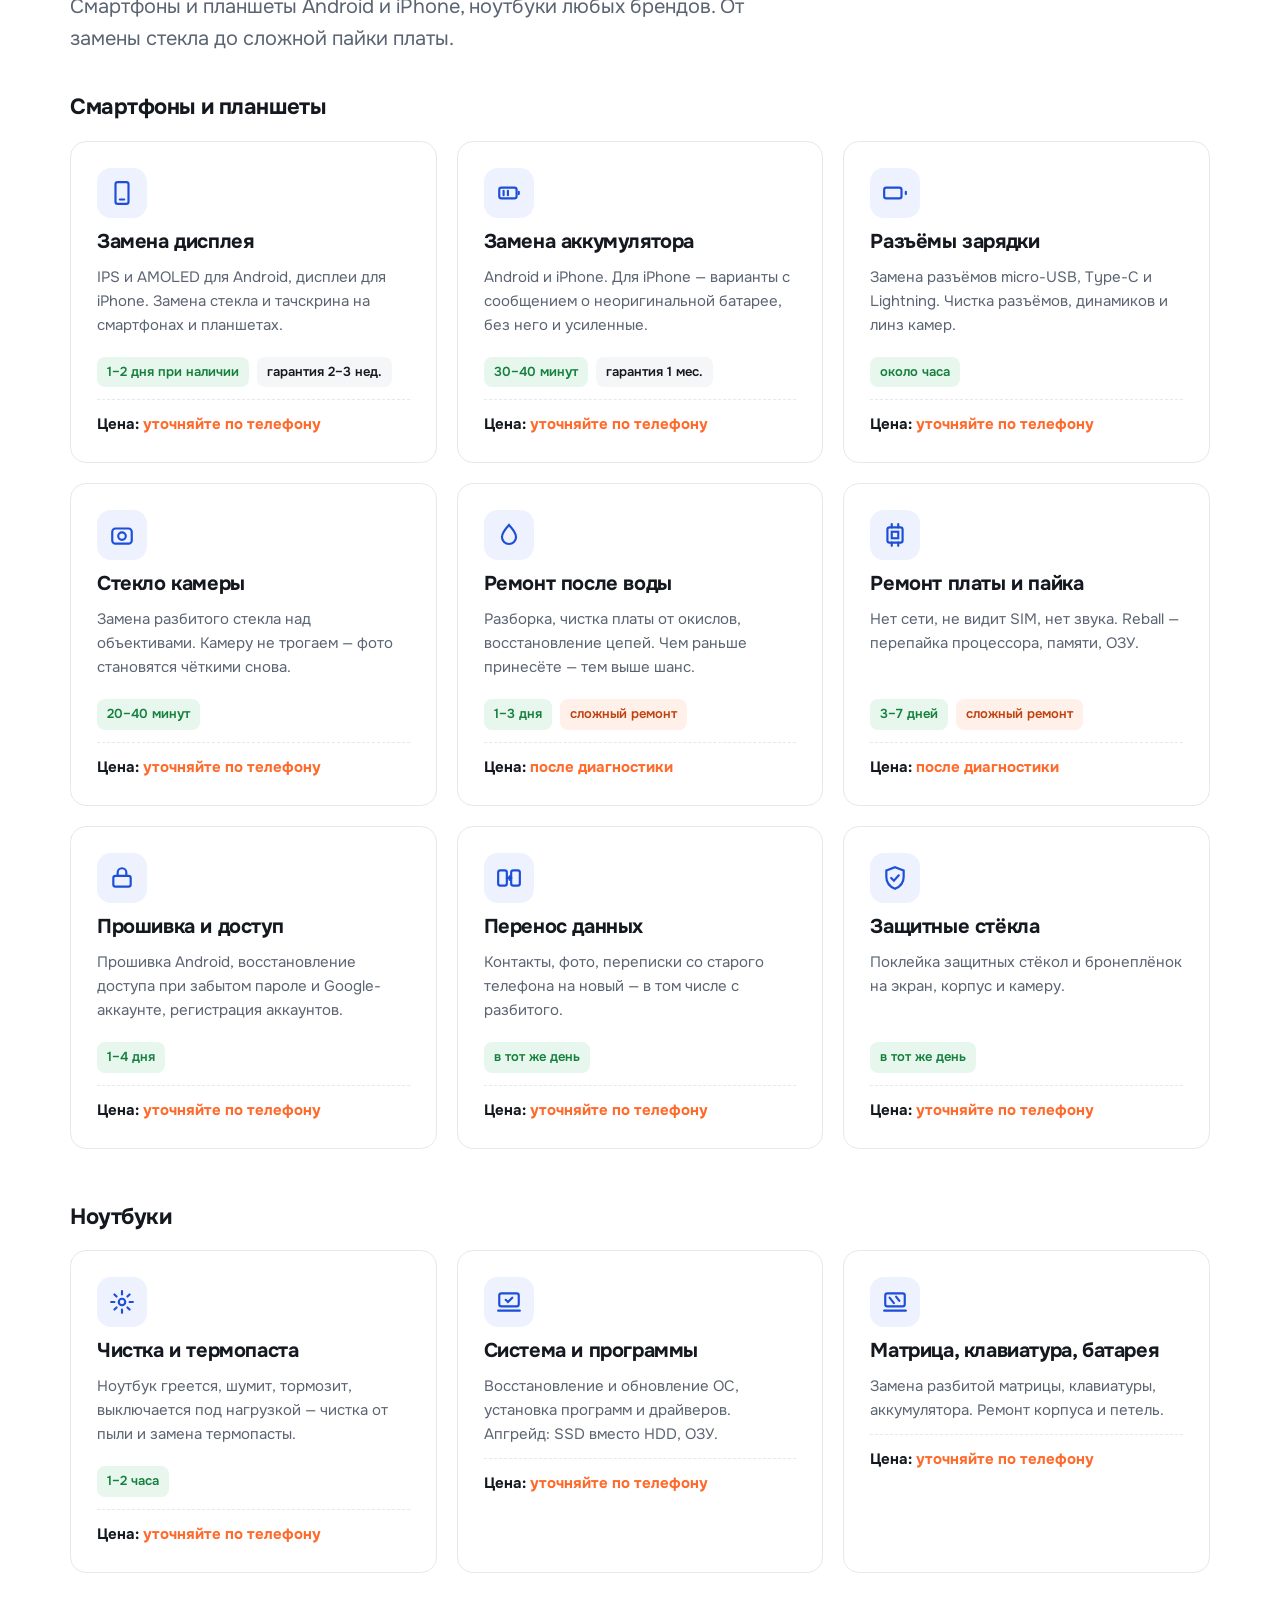
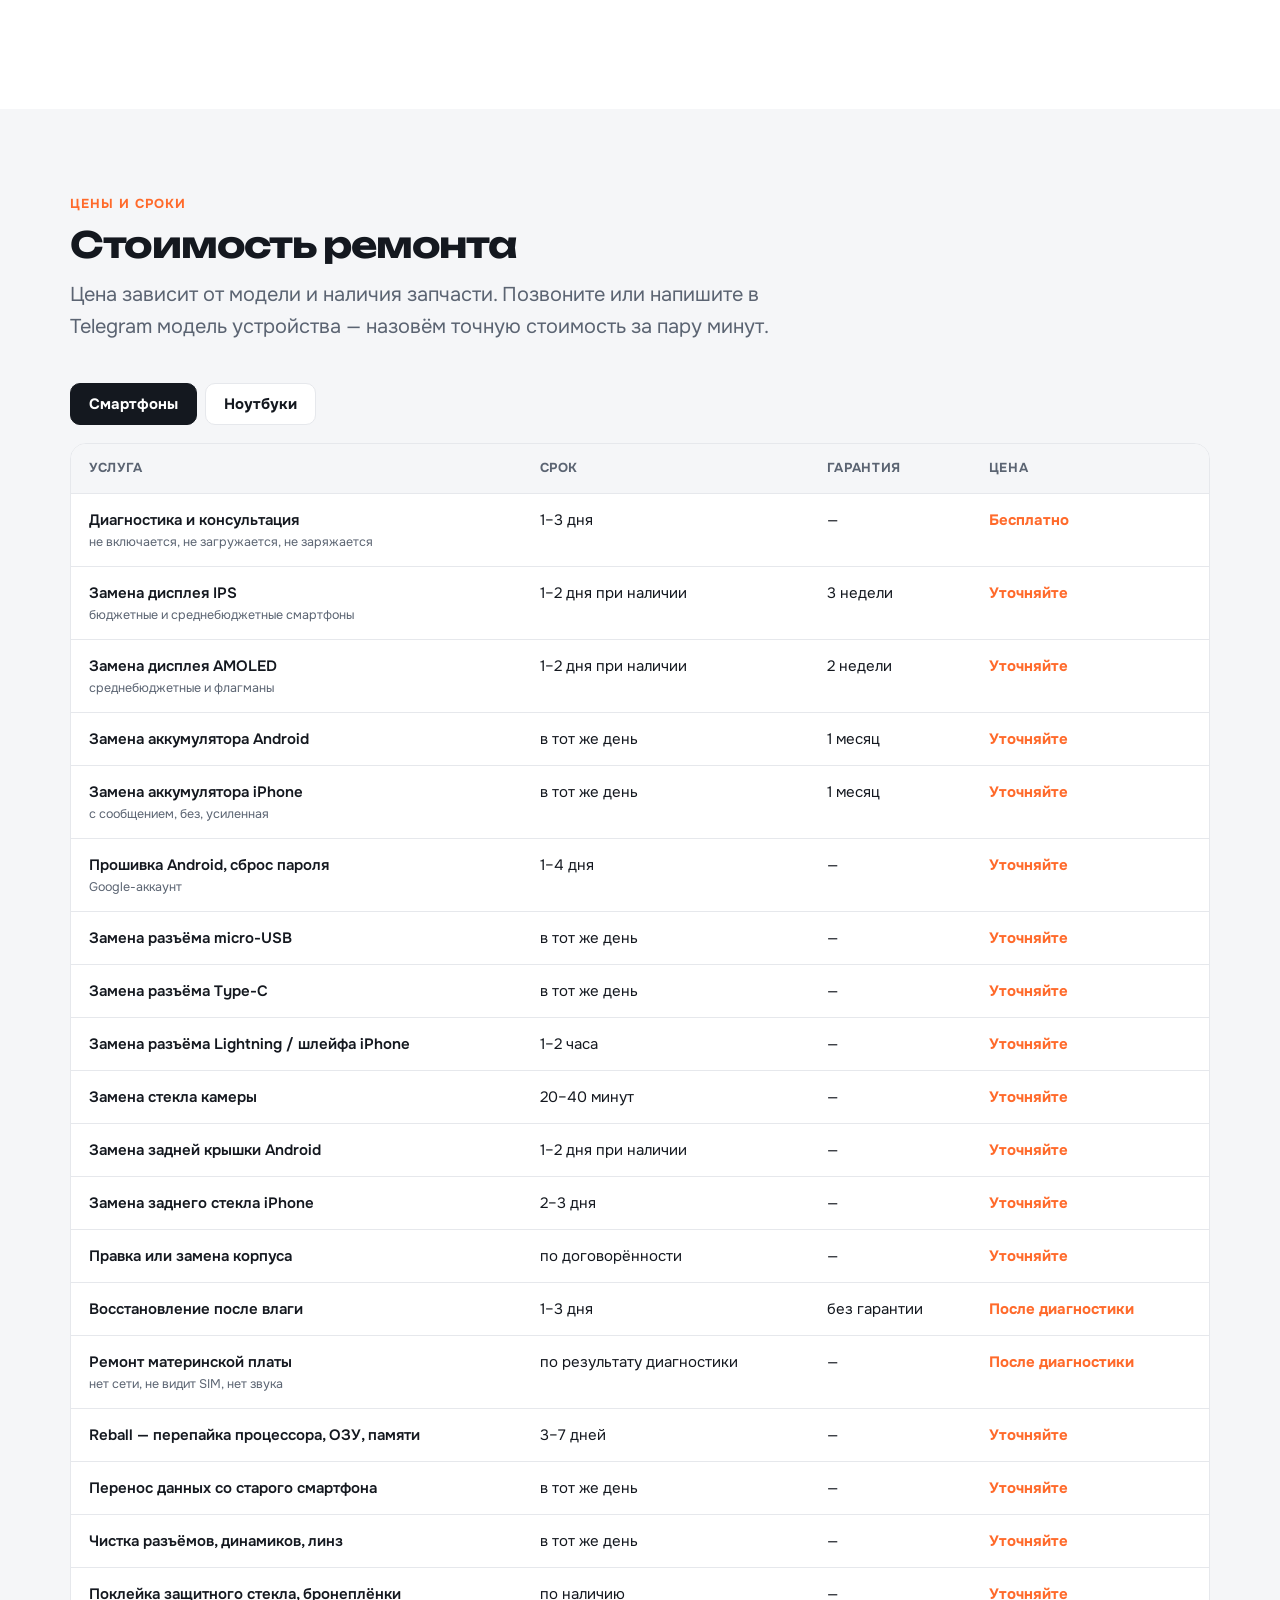
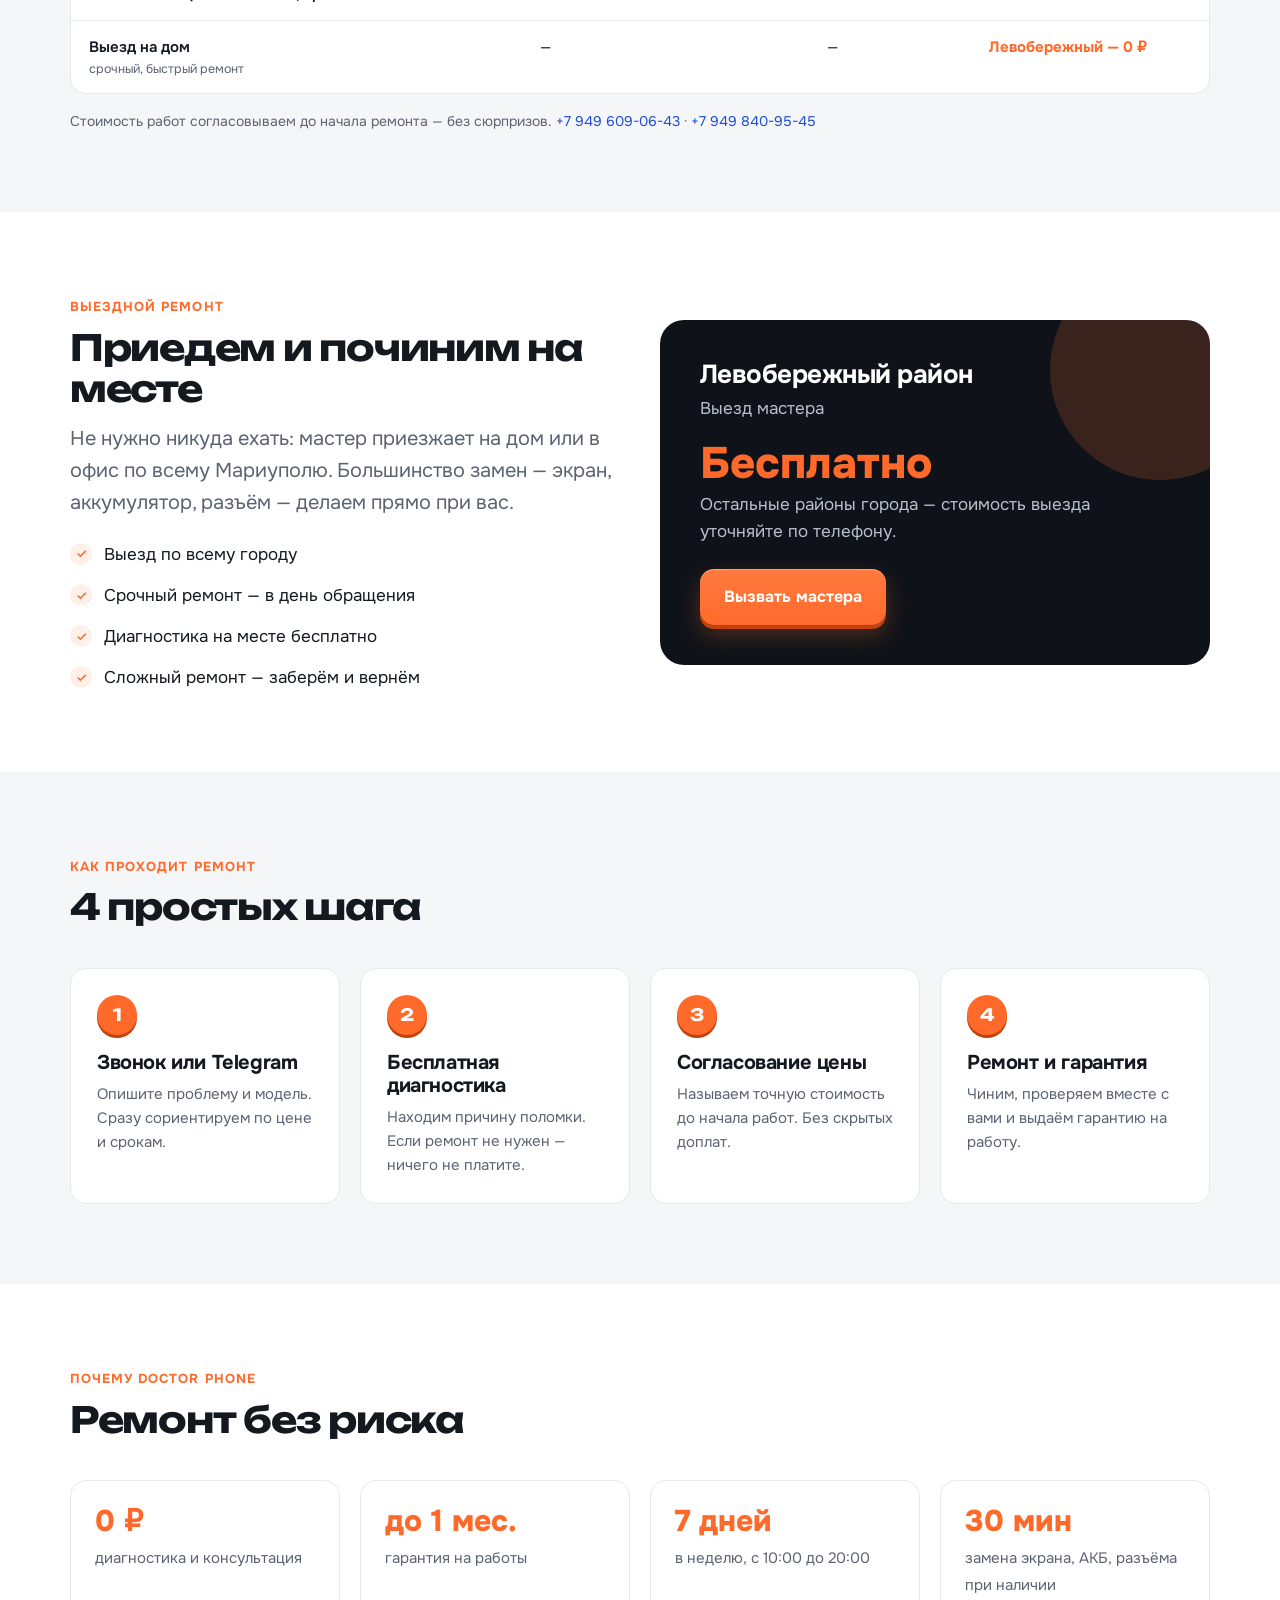
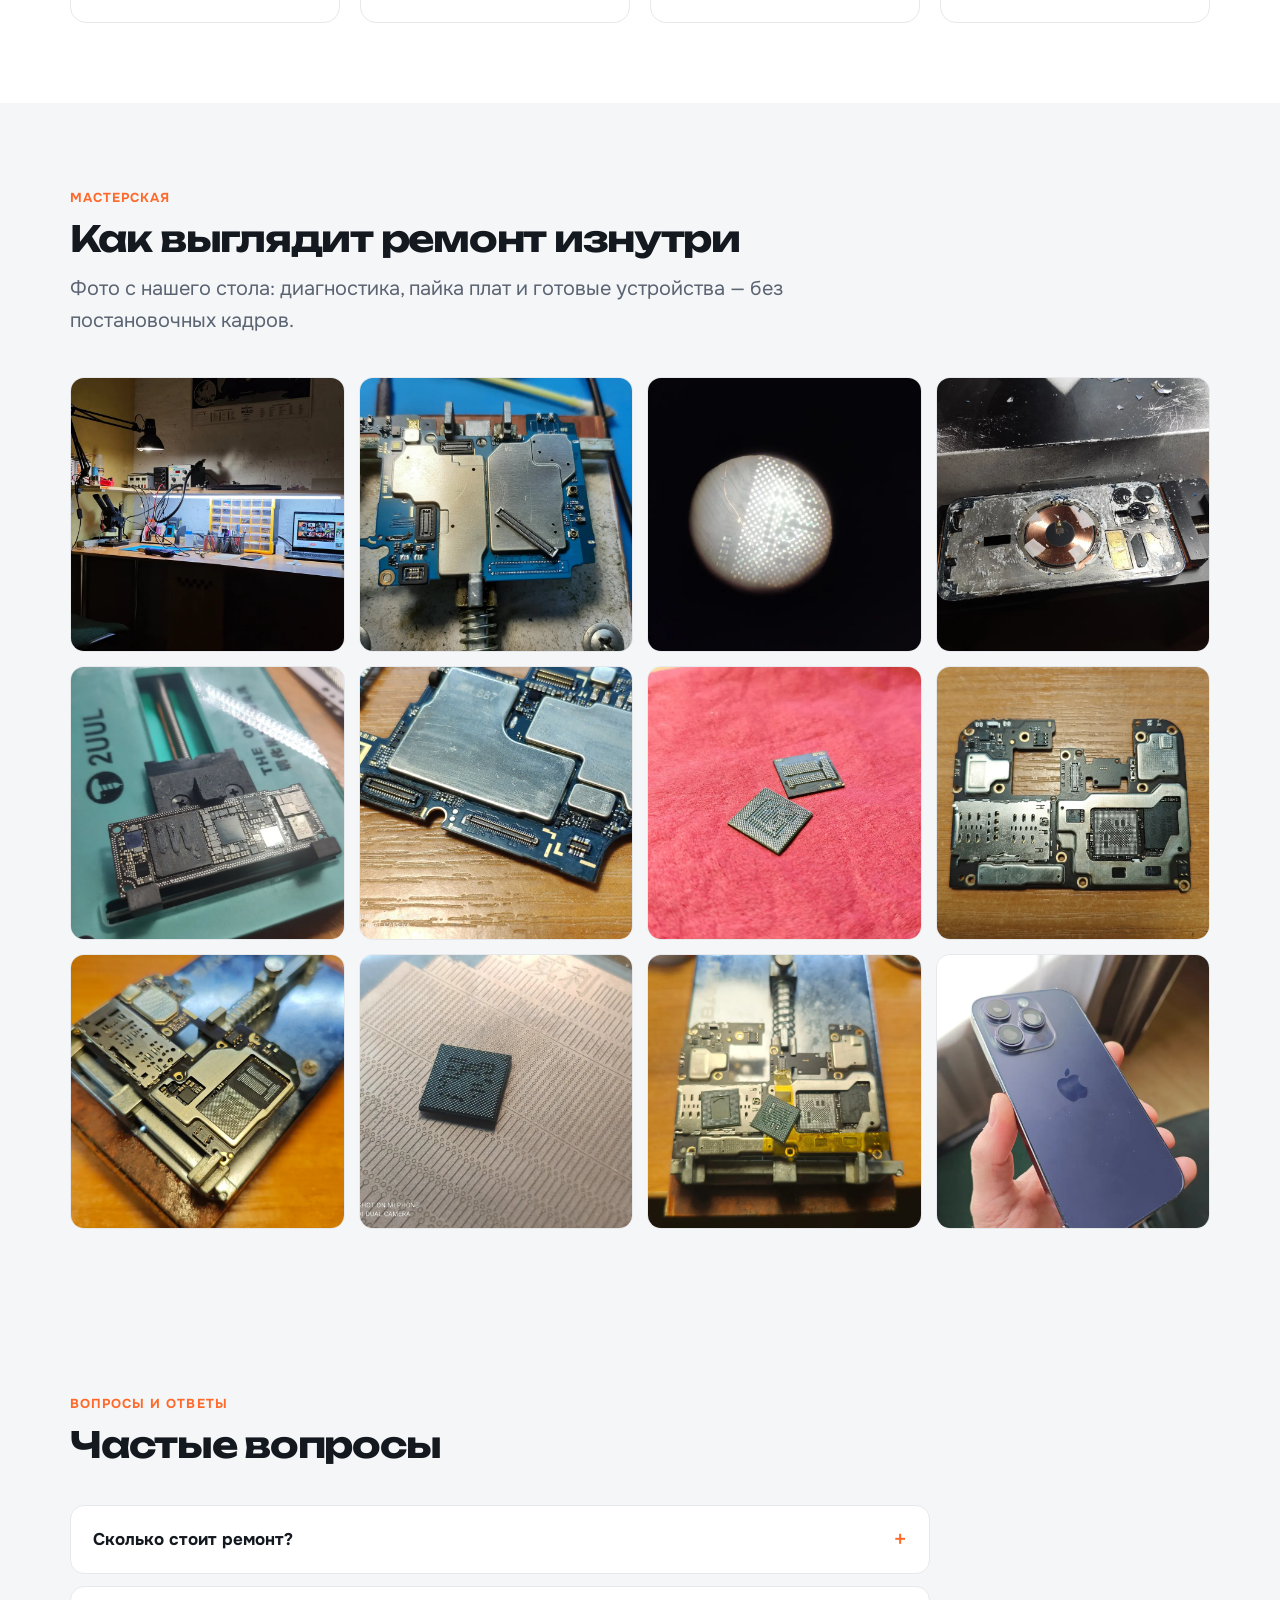
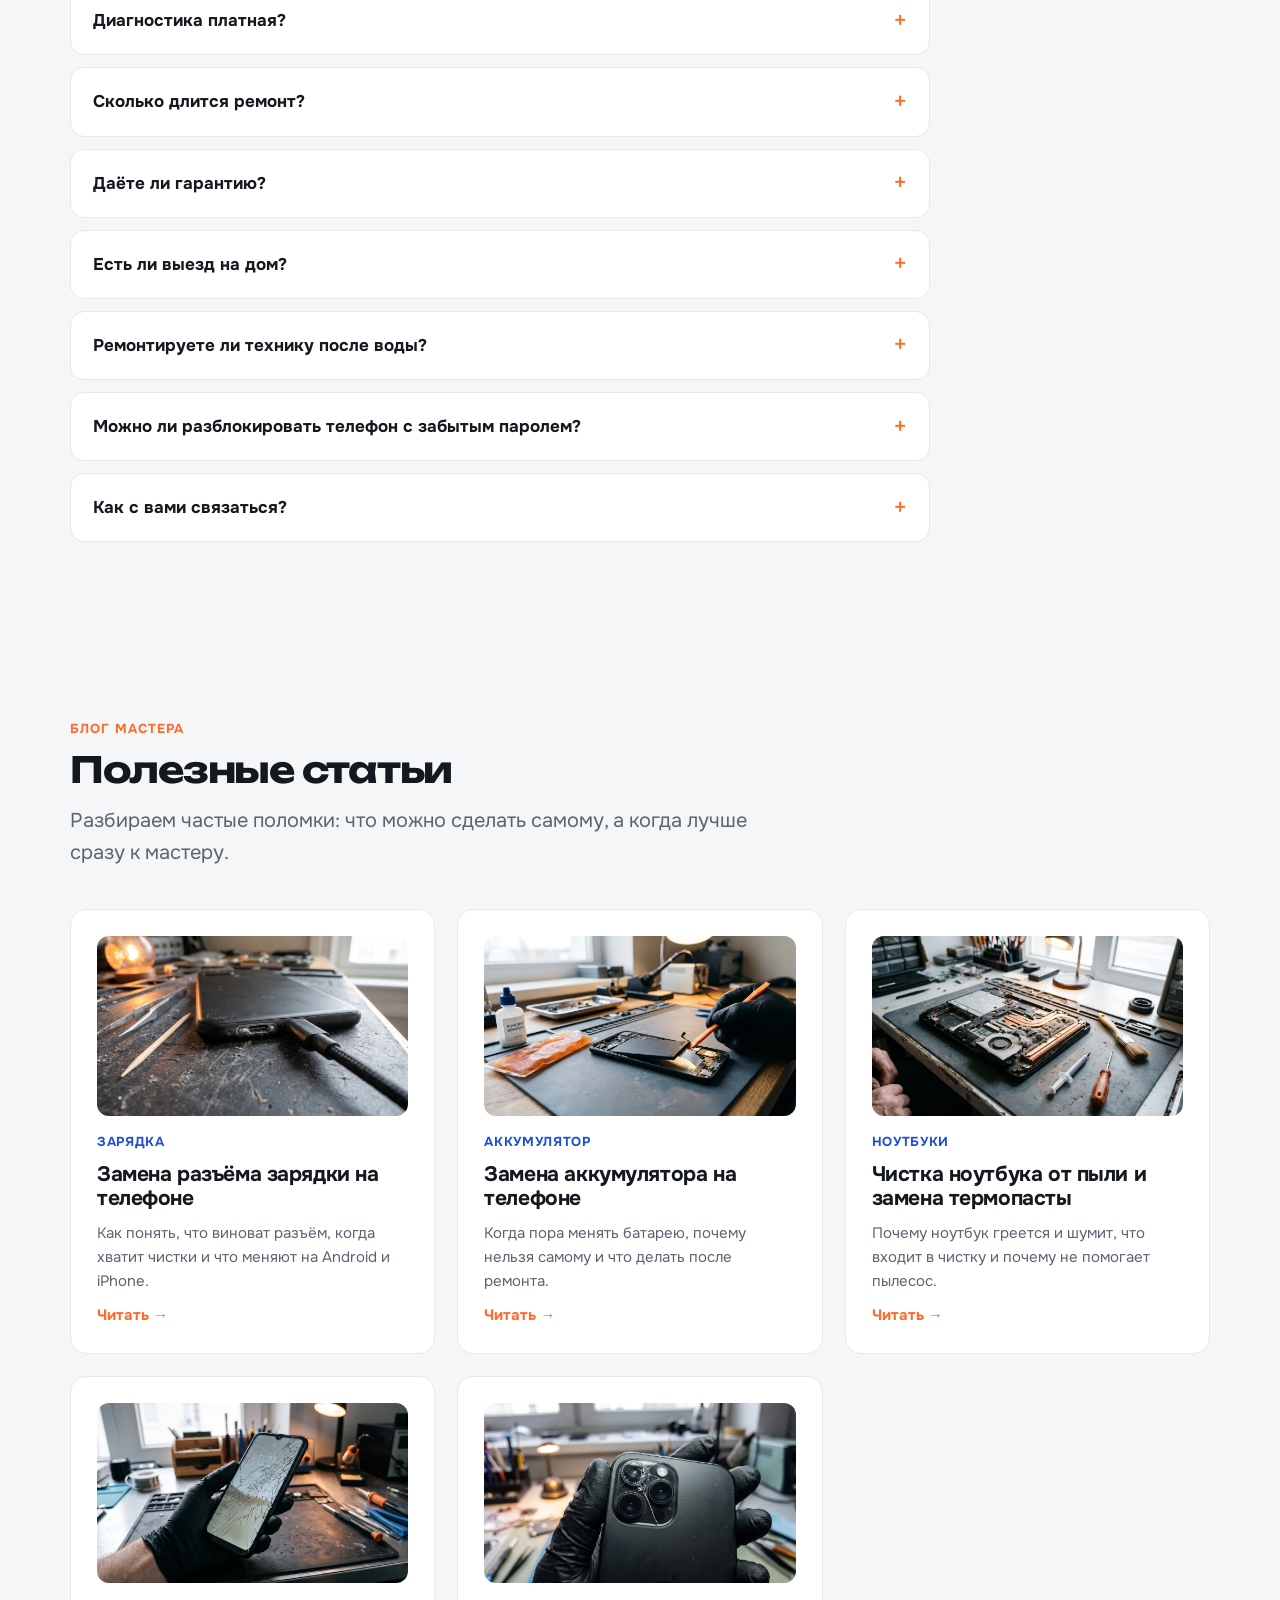
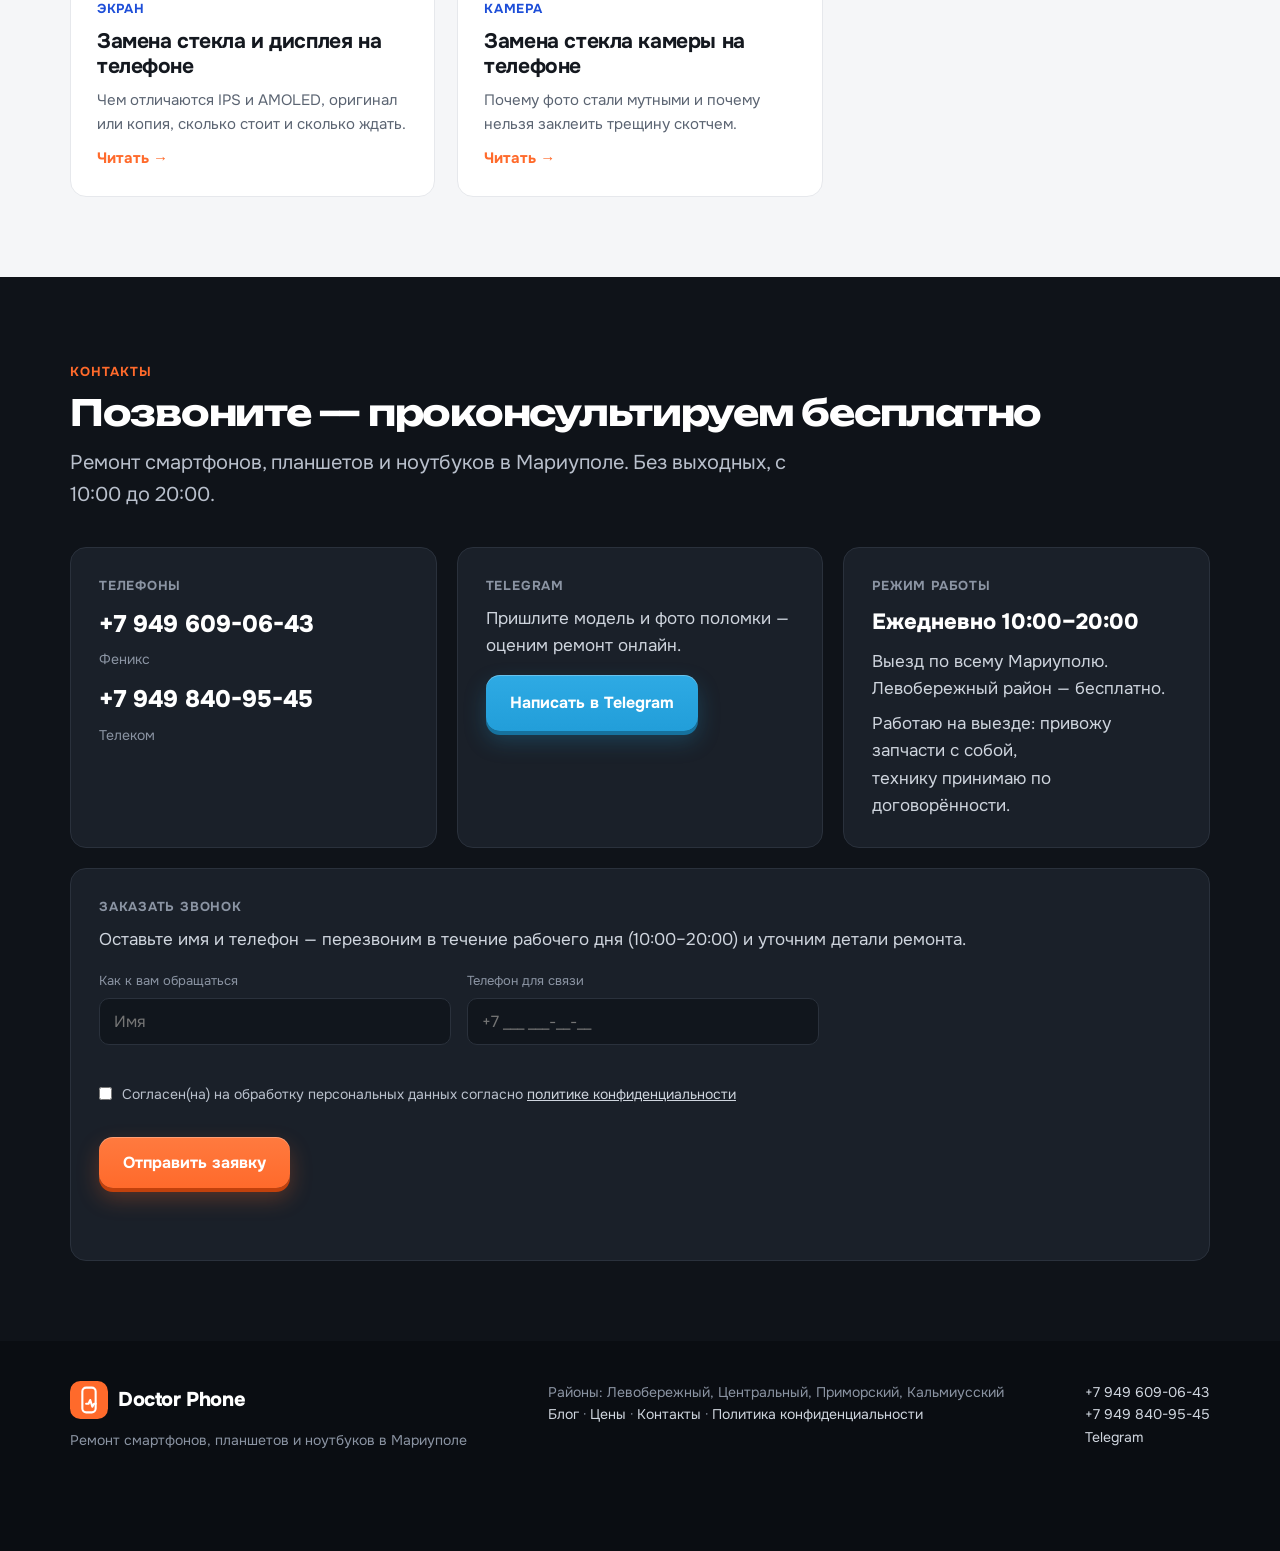
==== commit a2d8c81e: "Освежить дизайн: свои шрифты, объёмные кнопки, фото в hero - шрифты Unbounded (заголовки) и Onest (т" ====
--- a/index.html
+++ b/index.html
@@ -12,6 +12,8 @@
 <meta property="og:url" content="https://drphone-mrpl.ru/">
 <meta property="og:locale" content="ru_RU">
 <link rel="icon" href="assets/favicon.svg" type="image/svg+xml">
+<link rel="preload" href="assets/fonts/unbounded-cyrillic-wght-normal.woff2" as="font" type="font/woff2" crossorigin>
+<link rel="preload" href="assets/fonts/onest-cyrillic-wght-normal.woff2" as="font" type="font/woff2" crossorigin>
 <link rel="stylesheet" href="assets/style.css">
 <script type="application/ld+json">
 {"@context":"https://schema.org","@type":"LocalBusiness","@id":"https://drphone-mrpl.ru/#business",
@@ -47,7 +49,7 @@
   <div class="container">
     <div>
       <h1>Ремонт смартфонов и ноутбуков <span>в Мариуполе</span></h1>
-      <p class="lead">Бесплатная диагностика, замена экрана и аккумулятора за 30–40 минут. Выезд по всему городу — в Левобережном районе бесплатно. Работаем без выходных, с 10:00 до 20:00.</p>
+      <p class="lead">Бесплатная диагностика, замена экрана и аккумулятора за <span style="white-space:nowrap">30–40 минут</span>. Выезд по всему городу — в Левобережном районе бесплатно. Работаем без выходных, с 10:00 до 20:00.</p>
       <div class="hero-btns">
         <a class="btn btn-primary" href="tel:+79496090643">
           <svg viewBox="0 0 24 24" fill="none" stroke="currentColor" stroke-width="2.2" stroke-linecap="round"><path d="M22 16.9v3a2 2 0 01-2.2 2 19.8 19.8 0 01-8.6-3.1 19.5 19.5 0 01-6-6A19.8 19.8 0 012.1 4.2 2 2 0 014.1 2h3a2 2 0 012 1.7c.1 1 .4 1.9.7 2.8a2 2 0 01-.5 2.1L8.1 9.9a16 16 0 006 6l1.3-1.3a2 2 0 012.1-.5c.9.3 1.8.6 2.8.7a2 2 0 011.7 2z"/></svg>
--- a/assets/style.css
+++ b/assets/style.css
@@ -1,8 +1,13 @@
+@font-face{font-family:"Onest";font-style:normal;font-weight:100 900;font-display:swap;src:url(fonts/onest-cyrillic-wght-normal.woff2) format("woff2");unicode-range:U+0301,U+0400-045F,U+0490-0491,U+04B0-04B1,U+2116}
+@font-face{font-family:"Onest";font-style:normal;font-weight:100 900;font-display:swap;src:url(fonts/onest-latin-wght-normal.woff2) format("woff2");unicode-range:U+0000-00FF,U+0131,U+0152-0153,U+02BB-02BC,U+02C6,U+02DA,U+02DC,U+0304,U+0308,U+0329,U+2000-206F,U+20AC,U+20BD,U+2122,U+2191,U+2193,U+2212,U+2215,U+FEFF,U+FFFD}
+@font-face{font-family:"Unbounded";font-style:normal;font-weight:200 900;font-display:swap;src:url(fonts/unbounded-cyrillic-wght-normal.woff2) format("woff2");unicode-range:U+0301,U+0400-045F,U+0490-0491,U+04B0-04B1,U+2116}
+@font-face{font-family:"Unbounded";font-style:normal;font-weight:200 900;font-display:swap;src:url(fonts/unbounded-latin-wght-normal.woff2) format("woff2");unicode-range:U+0000-00FF,U+0131,U+0152-0153,U+02BB-02BC,U+02C6,U+02DA,U+02DC,U+0304,U+0308,U+0329,U+2000-206F,U+20AC,U+20BD,U+2122,U+2191,U+2193,U+2212,U+2215,U+FEFF,U+FFFD}
 :root{
   --bg:#fff;--soft:#f5f6f8;--line:#e6e8ec;--text:#14181f;--muted:#5b6472;
   --accent:#ff6a2b;--accent-d:#e85413;--blue:#1d4ed8;--dark:#0f1319;--dark2:#1a2029;
+  --font-h:"Unbounded","Onest",sans-serif;
   --r:16px;--sh:0 1px 2px rgba(16,24,40,.05),0 8px 24px rgba(16,24,40,.06);
-  --font:-apple-system,BlinkMacSystemFont,"Segoe UI",Roboto,"Helvetica Neue",Arial,sans-serif;
+  --font:"Onest",-apple-system,BlinkMacSystemFont,"Segoe UI",Roboto,"Helvetica Neue",Arial,sans-serif;
 }
 *{box-sizing:border-box;margin:0;padding:0}
 html{scroll-behavior:smooth;scroll-padding-top:80px}
@@ -14,21 +19,28 @@
 section{padding:80px 0}
 .soft{background:var(--soft)}
 h1,h2,h3{line-height:1.15;letter-spacing:-.02em}
-h1{font-size:clamp(32px,5vw,54px);font-weight:800}
-h2{font-size:clamp(26px,3.4vw,40px);font-weight:800;margin-bottom:14px}
+h1,h2{font-family:var(--font-h);letter-spacing:-.035em;line-height:1.12}
+h1{font-size:clamp(27px,3.6vw,42px);font-weight:700}
+h2{font-size:clamp(24px,3vw,36px);font-weight:700;margin-bottom:14px}
 h3{font-size:20px;font-weight:700}
 .lead{font-size:clamp(17px,1.6vw,20px);color:var(--muted);max-width:720px}
 .sec-head{margin-bottom:40px}
 .eyebrow{display:inline-block;font-size:13px;font-weight:700;letter-spacing:.08em;text-transform:uppercase;color:var(--accent);margin-bottom:10px}
 
 /* buttons */
-.btn{display:inline-flex;align-items:center;gap:10px;padding:15px 24px;border-radius:12px;font-weight:700;font-size:16px;border:2px solid transparent;cursor:pointer;transition:.15s;white-space:nowrap}
-.btn:hover{text-decoration:none;transform:translateY(-1px)}
-.btn-primary{background:var(--accent);color:#fff;box-shadow:0 8px 20px rgba(255,106,43,.3)}
-.btn-primary:hover{background:var(--accent-d)}
-.btn-tg{background:#229ed9;color:#fff}
-.btn-tg:hover{background:#1b8bc0}
-.btn-ghost{border-color:var(--line);color:var(--text);background:#fff}
+.btn{--edge:#c2410c;--glow:rgba(255,106,43,.28);display:inline-flex;align-items:center;gap:10px;padding:15px 24px;border-radius:14px;font-weight:700;font-size:16px;font-family:inherit;border:0;cursor:pointer;white-space:nowrap;position:relative;
+  box-shadow:inset 0 1px 0 rgba(255,255,255,.28),0 4px 0 var(--edge),0 10px 22px var(--glow);
+  transition:transform .15s cubic-bezier(.2,.8,.2,1),box-shadow .15s cubic-bezier(.2,.8,.2,1),background-color .15s}
+.btn:hover{text-decoration:none;transform:translateY(-2px);box-shadow:inset 0 1px 0 rgba(255,255,255,.28),0 6px 0 var(--edge),0 14px 26px var(--glow)}
+.btn:active{transform:translateY(3px);box-shadow:inset 0 1px 0 rgba(255,255,255,.2),0 1px 0 var(--edge),0 4px 10px var(--glow);transition-duration:.09s}
+.btn:focus-visible{outline:3px solid #1d4ed8;outline-offset:4px}
+.btn-primary{background:linear-gradient(180deg,#ff7a3f 0%,var(--accent) 100%);color:#fff}
+.btn-primary:hover{background:linear-gradient(180deg,#ff8650 0%,#ff6f31 100%)}
+.btn-tg{--edge:#16729e;--glow:rgba(34,158,217,.25);background:linear-gradient(180deg,#2eaae4 0%,#229ed9 100%);color:#fff}
+.btn-tg:hover{background:linear-gradient(180deg,#3ab2ea 0%,#25a5e0 100%)}
+.btn-ghost{--edge:#d3d7de;--glow:rgba(16,24,40,.06);color:var(--text);background:#fff;box-shadow:inset 0 0 0 1px var(--line),0 4px 0 var(--edge),0 10px 22px var(--glow)}
+.btn-ghost:hover{box-shadow:inset 0 0 0 1px var(--line),0 6px 0 var(--edge),0 14px 26px var(--glow)}
+.btn-ghost:active{box-shadow:inset 0 0 0 1px var(--line),0 1px 0 var(--edge),0 4px 10px var(--glow)}
 .btn svg{width:20px;height:20px;flex:none}
 
 /* header */
@@ -48,7 +60,9 @@
 /* hero */
 .hero{padding:64px 0 80px;background:radial-gradient(1000px 500px at 85% 0%,#fff1ea 0%,transparent 60%),var(--bg)}
 .hero .container{display:grid;grid-template-columns:1.15fr .85fr;gap:48px;align-items:center}
-.hero h1 span{color:var(--accent)}
+.hero h1 span{color:var(--accent);position:relative;white-space:nowrap;z-index:0}
+.hero h1 span::after{content:"";position:absolute;left:-.06em;right:-.06em;bottom:.04em;height:.3em;border-radius:.15em;background:#ffd9c7;z-index:-1;transform-origin:left;animation:marker .7s cubic-bezier(.22,1,.36,1) .45s both}
+@keyframes marker{from{transform:scaleX(0)}to{transform:scaleX(1)}}
 .hero .lead{margin:20px 0 30px}
 .hero-btns{display:flex;gap:12px;flex-wrap:wrap}
 .badges{display:flex;flex-wrap:wrap;gap:10px 22px;margin-top:30px;list-style:none}
@@ -56,27 +70,30 @@
 .badges li::before{content:"";width:22px;height:22px;border-radius:50%;background:#e8f7ee url("data:image/svg+xml,%3Csvg xmlns='http://www.w3.org/2000/svg' viewBox='0 0 24 24' fill='none' stroke='%2316a34a' stroke-width='3'%3E%3Cpath d='M5 12l5 5L20 7'/%3E%3C/svg%3E") center/13px no-repeat;flex:none}
 .hero-visual{position:relative;display:flex;justify-content:center;align-items:center;min-height:440px}
 .phone-card{position:relative;width:100%;max-width:330px;aspect-ratio:1/1.42;border-radius:34px;
-  background:radial-gradient(120% 90% at 20% 0%,#243044 0%,#151b24 45%,#0f1319 100%);
-  box-shadow:0 30px 60px rgba(15,19,25,.26),inset 0 0 0 1px rgba(255,255,255,.07);
+  background:#0f1319 url(hero-photo.webp) center/cover no-repeat;border:9px solid #0f1319;
+  box-shadow:0 30px 60px rgba(15,19,25,.28),0 0 0 1px rgba(15,19,25,.4);
   transform:rotate(-3deg)}
-.phone-card::before{content:"";position:absolute;inset:0;border-radius:34px;
-  background-image:radial-gradient(rgba(255,255,255,.09) 1px,transparent 1px);
-  background-size:14px 14px;opacity:.5}
-.phone-notch{position:absolute;top:16px;left:50%;transform:translateX(-50%);width:64px;height:6px;border-radius:3px;background:rgba(255,255,255,.18)}
+.phone-card::before{content:"";position:absolute;inset:0;border-radius:25px;
+  background:linear-gradient(180deg,rgba(15,19,25,.35) 0%,rgba(15,19,25,0) 22%,rgba(15,19,25,0) 70%,rgba(15,19,25,.35) 100%)}
+.phone-notch{position:absolute;top:10px;z-index:1;left:50%;transform:translateX(-50%);width:64px;height:6px;border-radius:3px;background:rgba(255,255,255,.18)}
 .chip{position:absolute;background:#fff;border-radius:12px;padding:9px 13px;display:flex;flex-direction:column;gap:1px;
   box-shadow:0 14px 30px rgba(15,19,25,.18);white-space:nowrap}
 .chip b{font-size:13.5px;font-weight:700}
 .chip span{font-size:11.5px;color:var(--muted)}
-.chip-1{top:13%;left:-16%}
-.chip-2{top:37%;right:-18%}
-.chip-3{bottom:15%;left:-12%}
+.chip{animation:chip-in .5s cubic-bezier(.22,1,.36,1) both}
+.chip-1{top:13%;left:-16%;animation-delay:.45s}
+.chip-2{top:37%;right:-18%;animation-delay:.6s}
+.chip-3{bottom:15%;left:-12%;animation-delay:.75s}
+@keyframes chip-in{from{opacity:0;transform:translateY(10px) scale(.96)}to{opacity:1;transform:none}}
 
 /* symptoms */
 .symptoms{display:grid;grid-template-columns:repeat(4,1fr);gap:16px}
 .symptom{background:#fff;border:1px solid var(--line);border-radius:var(--r);padding:22px;color:var(--text);transition:.15s;display:flex;flex-direction:column;gap:12px}
 .symptom:hover{text-decoration:none;border-color:var(--accent);box-shadow:var(--sh);transform:translateY(-2px)}
-.symptom .ic{width:46px;height:46px;border-radius:12px;background:#fff1ea;display:grid;place-items:center}
-.symptom .ic svg{width:24px;height:24px;stroke:var(--accent);fill:none;stroke-width:2;stroke-linecap:round}
+.symptom .ic{width:46px;height:46px;border-radius:12px;background:#fff1ea;display:grid;place-items:center;transition:background-color .15s,transform .15s cubic-bezier(.2,.8,.2,1)}
+.symptom:hover .ic{background:var(--accent);transform:rotate(-6deg)}
+.symptom:hover .ic svg{stroke:#fff}
+.symptom .ic svg{width:24px;height:24px;stroke:var(--accent);fill:none;stroke-width:2;stroke-linecap:round;transition:stroke .15s}
 .symptom b{font-size:17px}
 .symptom small{color:var(--muted);font-size:14px;line-height:1.45}
 
@@ -124,7 +141,7 @@
 /* steps */
 .steps{display:grid;grid-template-columns:repeat(4,1fr);gap:20px;counter-reset:s}
 .step{background:#fff;border:1px solid var(--line);border-radius:var(--r);padding:26px;position:relative}
-.step::before{counter-increment:s;content:counter(s);display:grid;place-items:center;width:40px;height:40px;border-radius:50%;background:var(--accent);color:#fff;font-weight:800;margin-bottom:16px}
+.step::before{counter-increment:s;content:counter(s);display:grid;place-items:center;width:40px;height:40px;border-radius:50%;background:var(--accent);color:#fff;font-weight:700;font-family:var(--font-h);margin-bottom:16px;box-shadow:0 3px 0 #c2410c}
 .step p{color:var(--muted);font-size:15px;margin-top:8px}
 
 /* guarantee */
@@ -205,7 +222,8 @@
 .hero-visual{animation:hero-up .6s cubic-bezier(.22,1,.36,1) .12s both}
 @keyframes hero-up{from{opacity:0;transform:translateY(14px)}to{opacity:1;transform:translateY(0)}}
 @media (prefers-reduced-motion:reduce){
-  .hero .container>div:first-child,.hero-visual{animation:none}
+  .hero .container>div:first-child,.hero-visual,.chip,.hero h1 span::after{animation:none}
+  .btn,.symptom .ic{transition:none}
 }
 
 /* footer */
@@ -302,7 +320,7 @@
 
 @media (max-width:640px){
   body{font-size:16px;line-height:1.55}
-  h1{font-size:29px;line-height:1.2}
+  h1{font-size:27px;line-height:1.18}
   h2{font-size:24px}
   h3{font-size:18px}
   section{padding:44px 0}
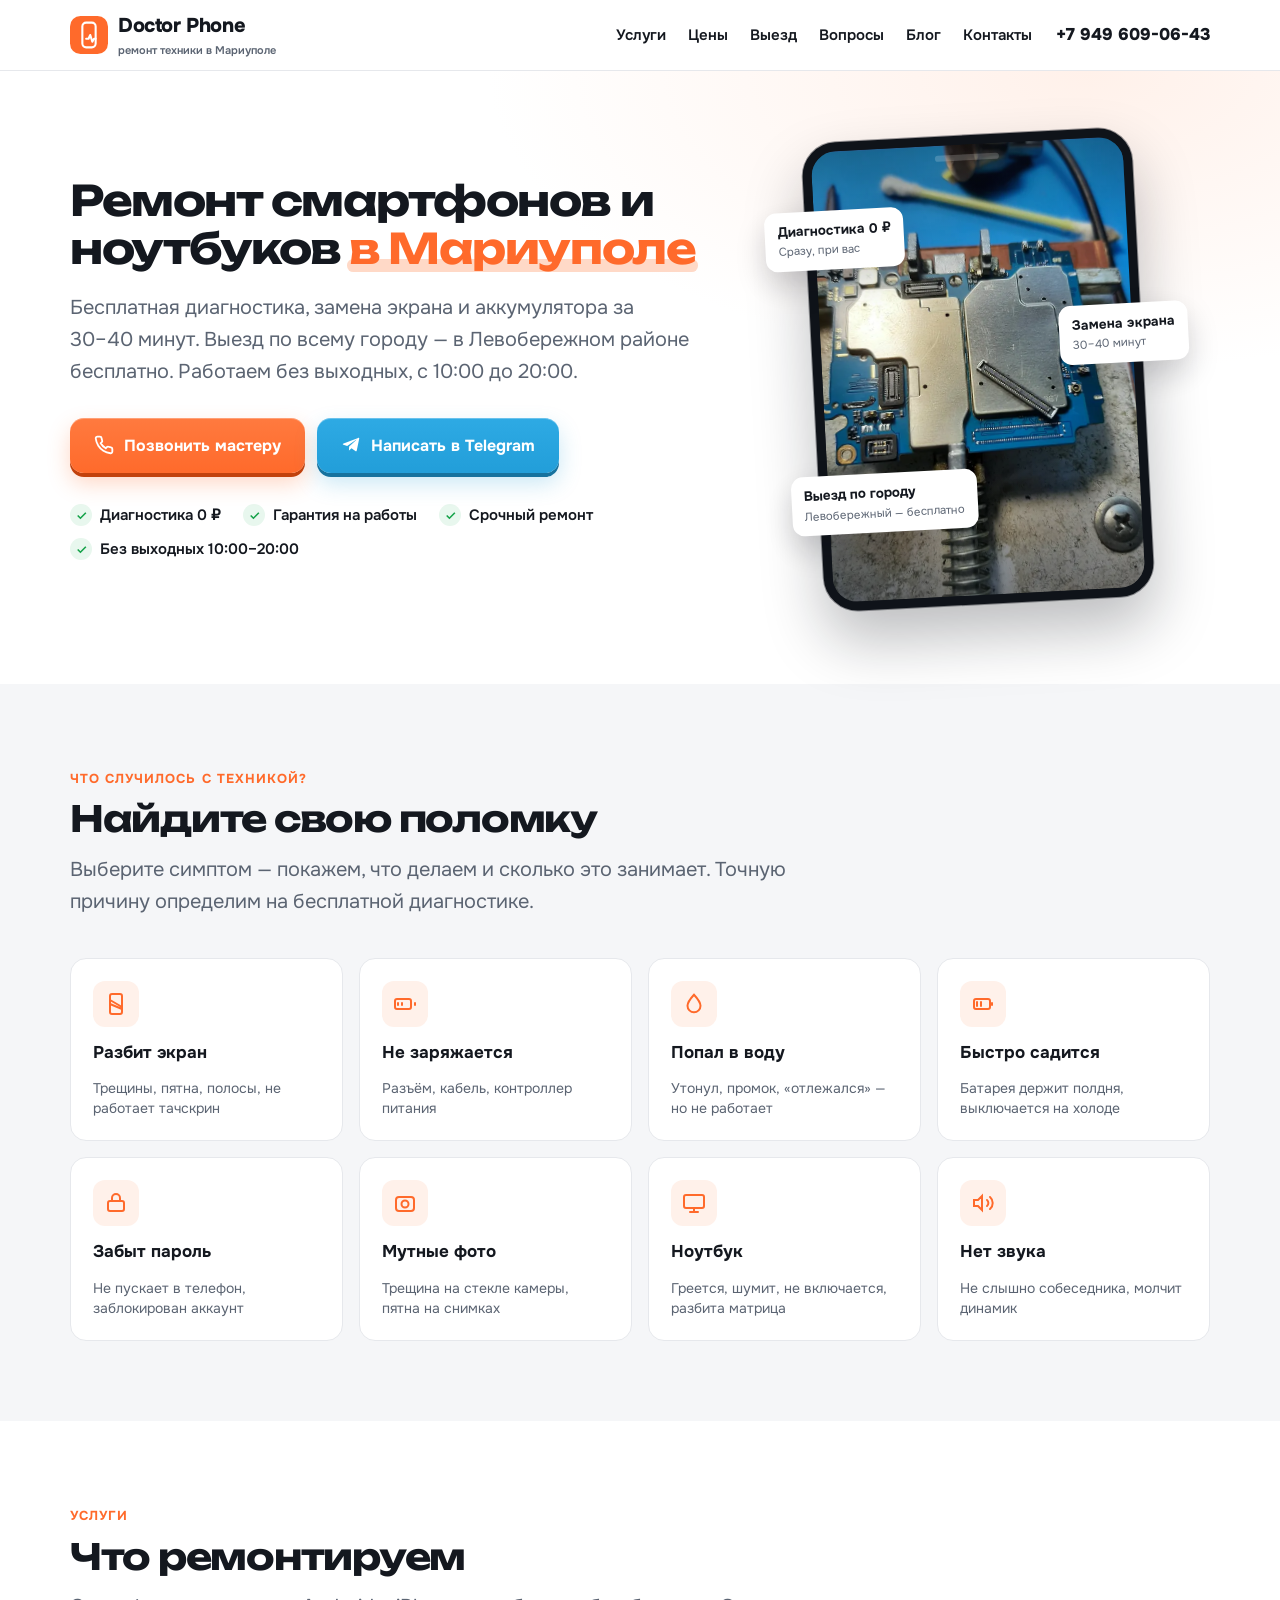
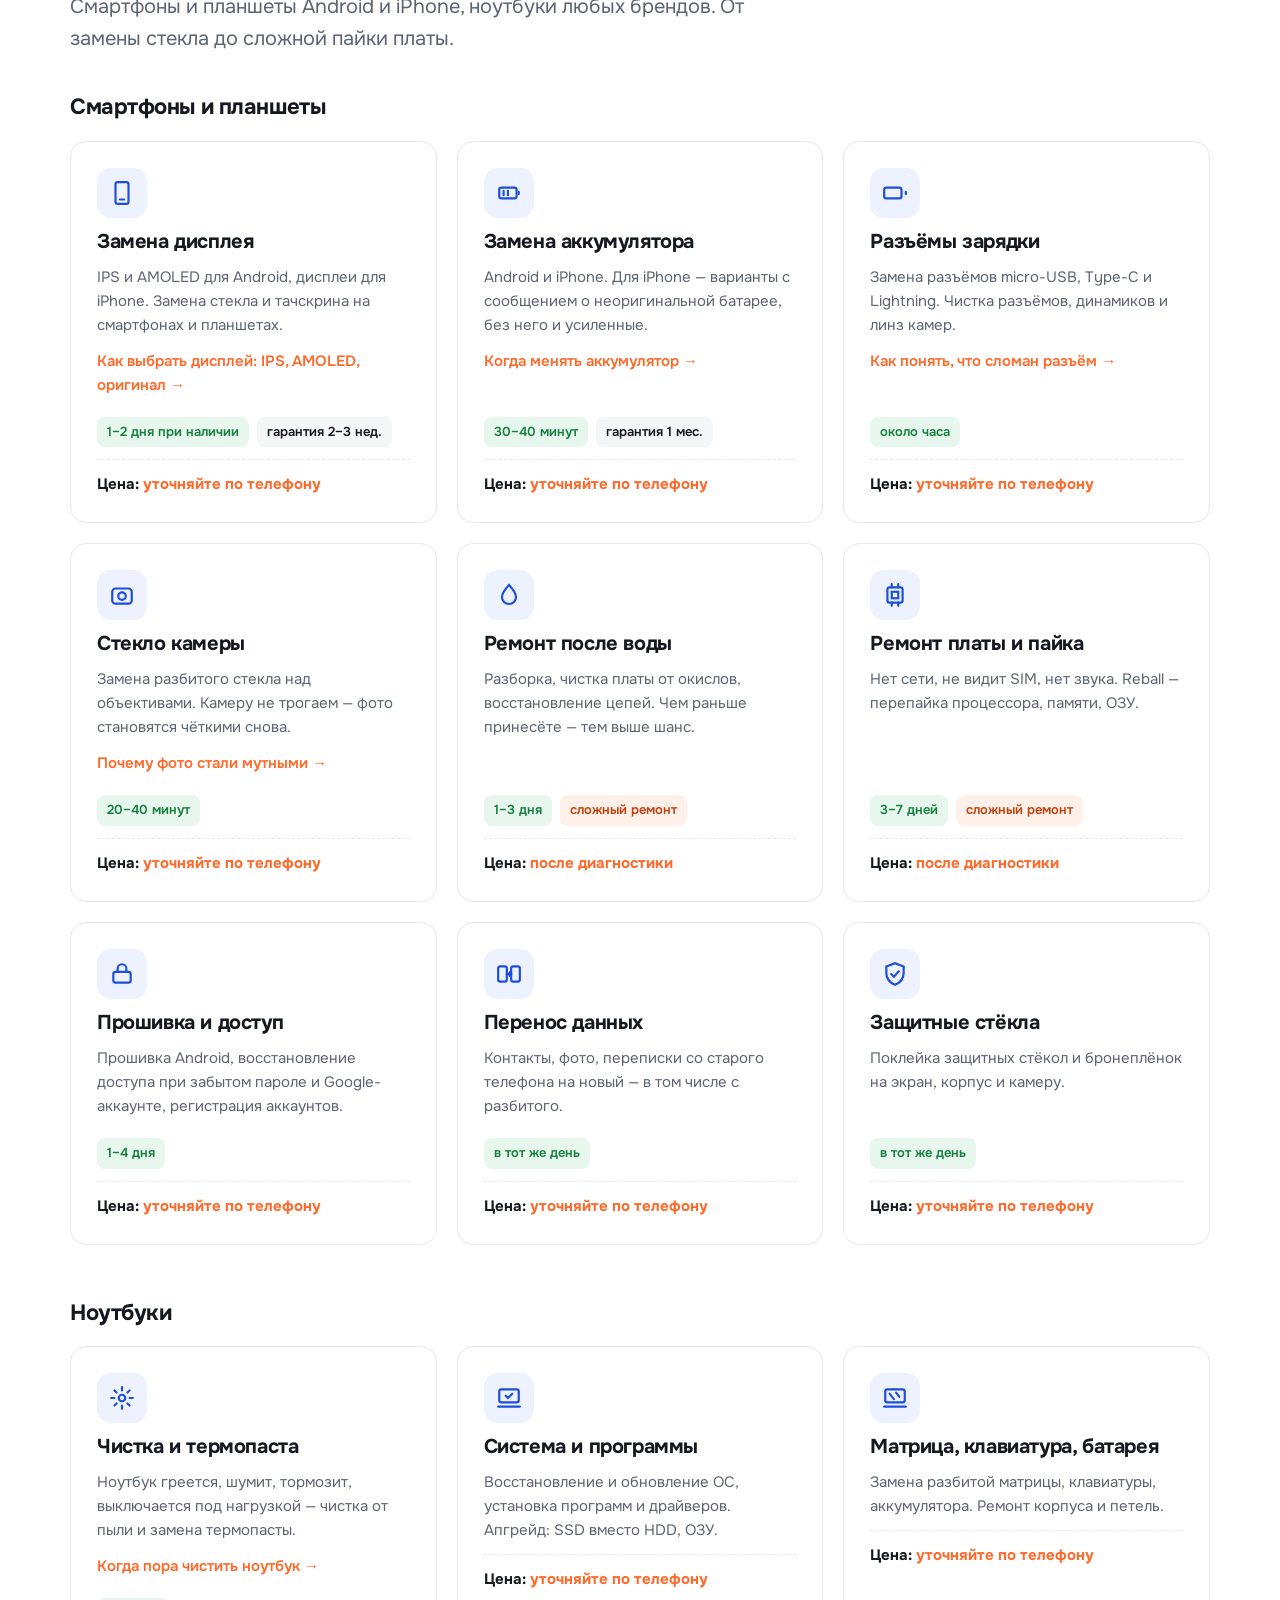
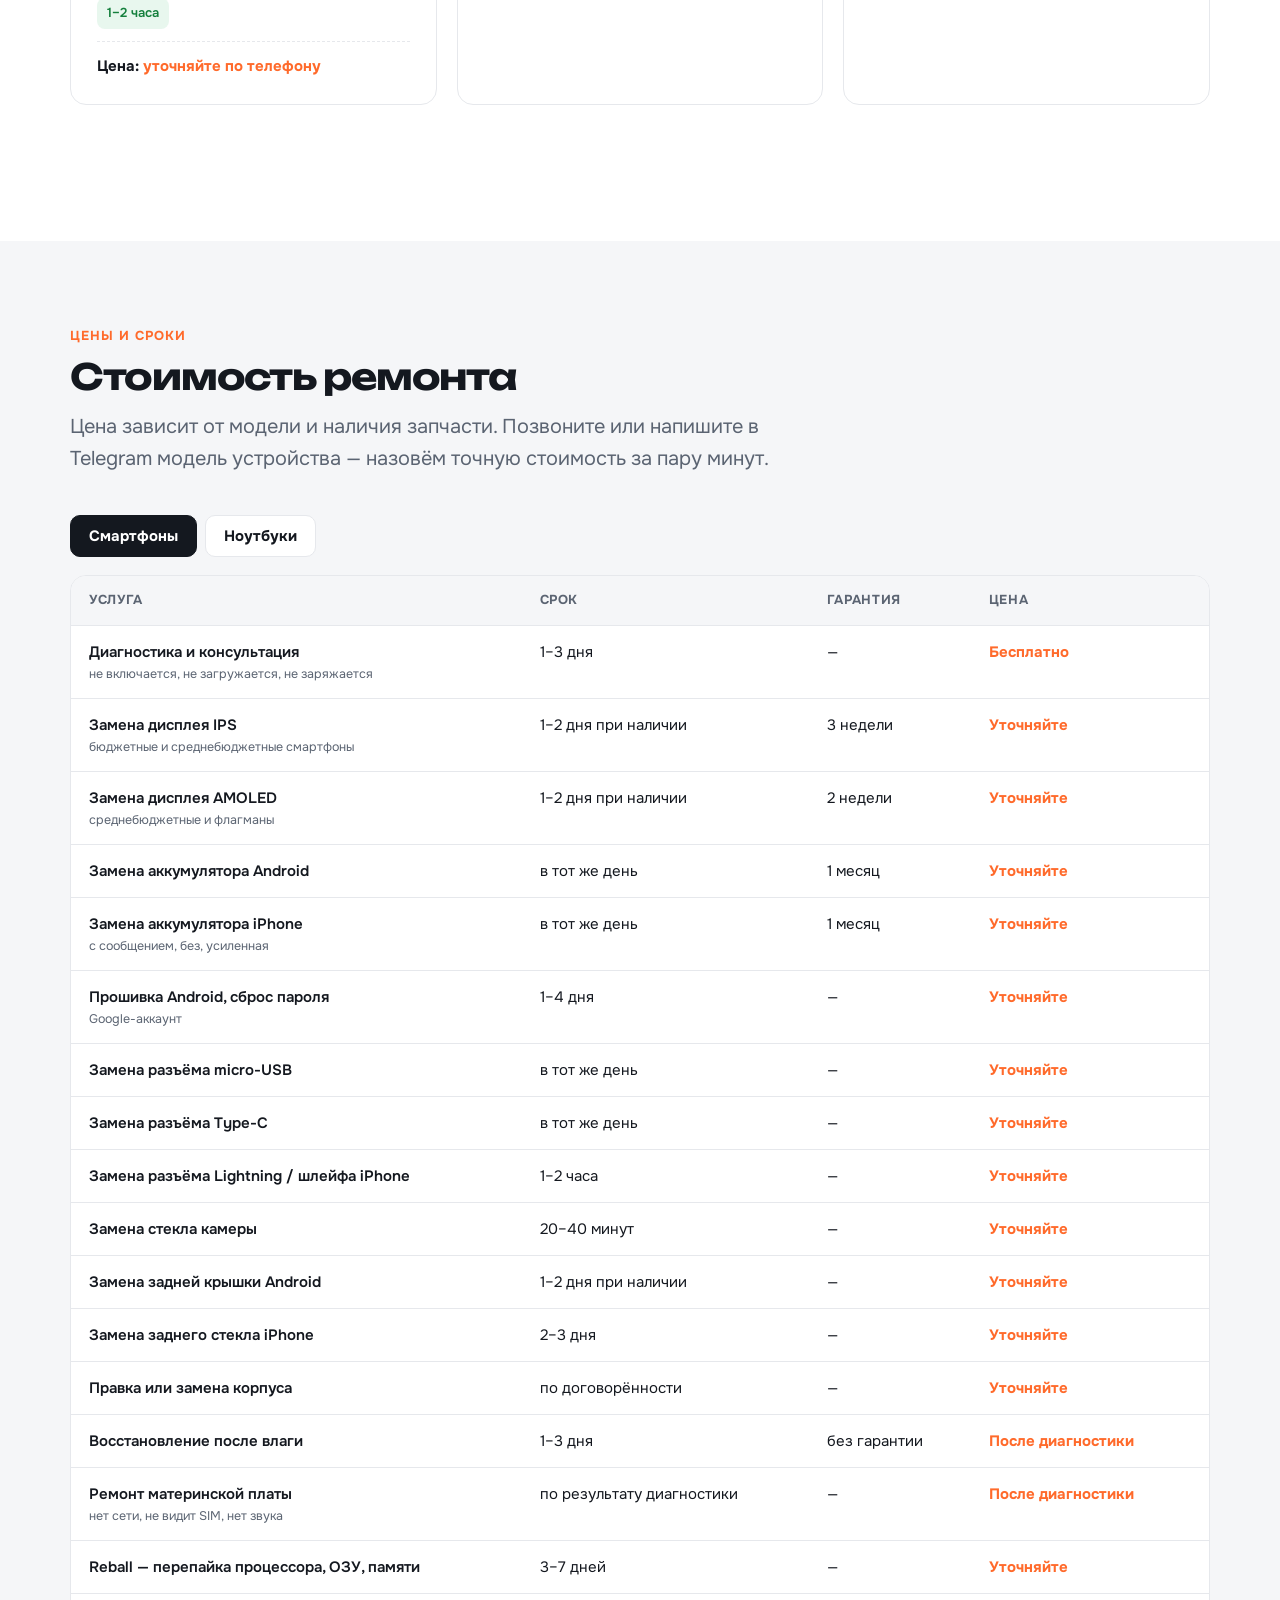
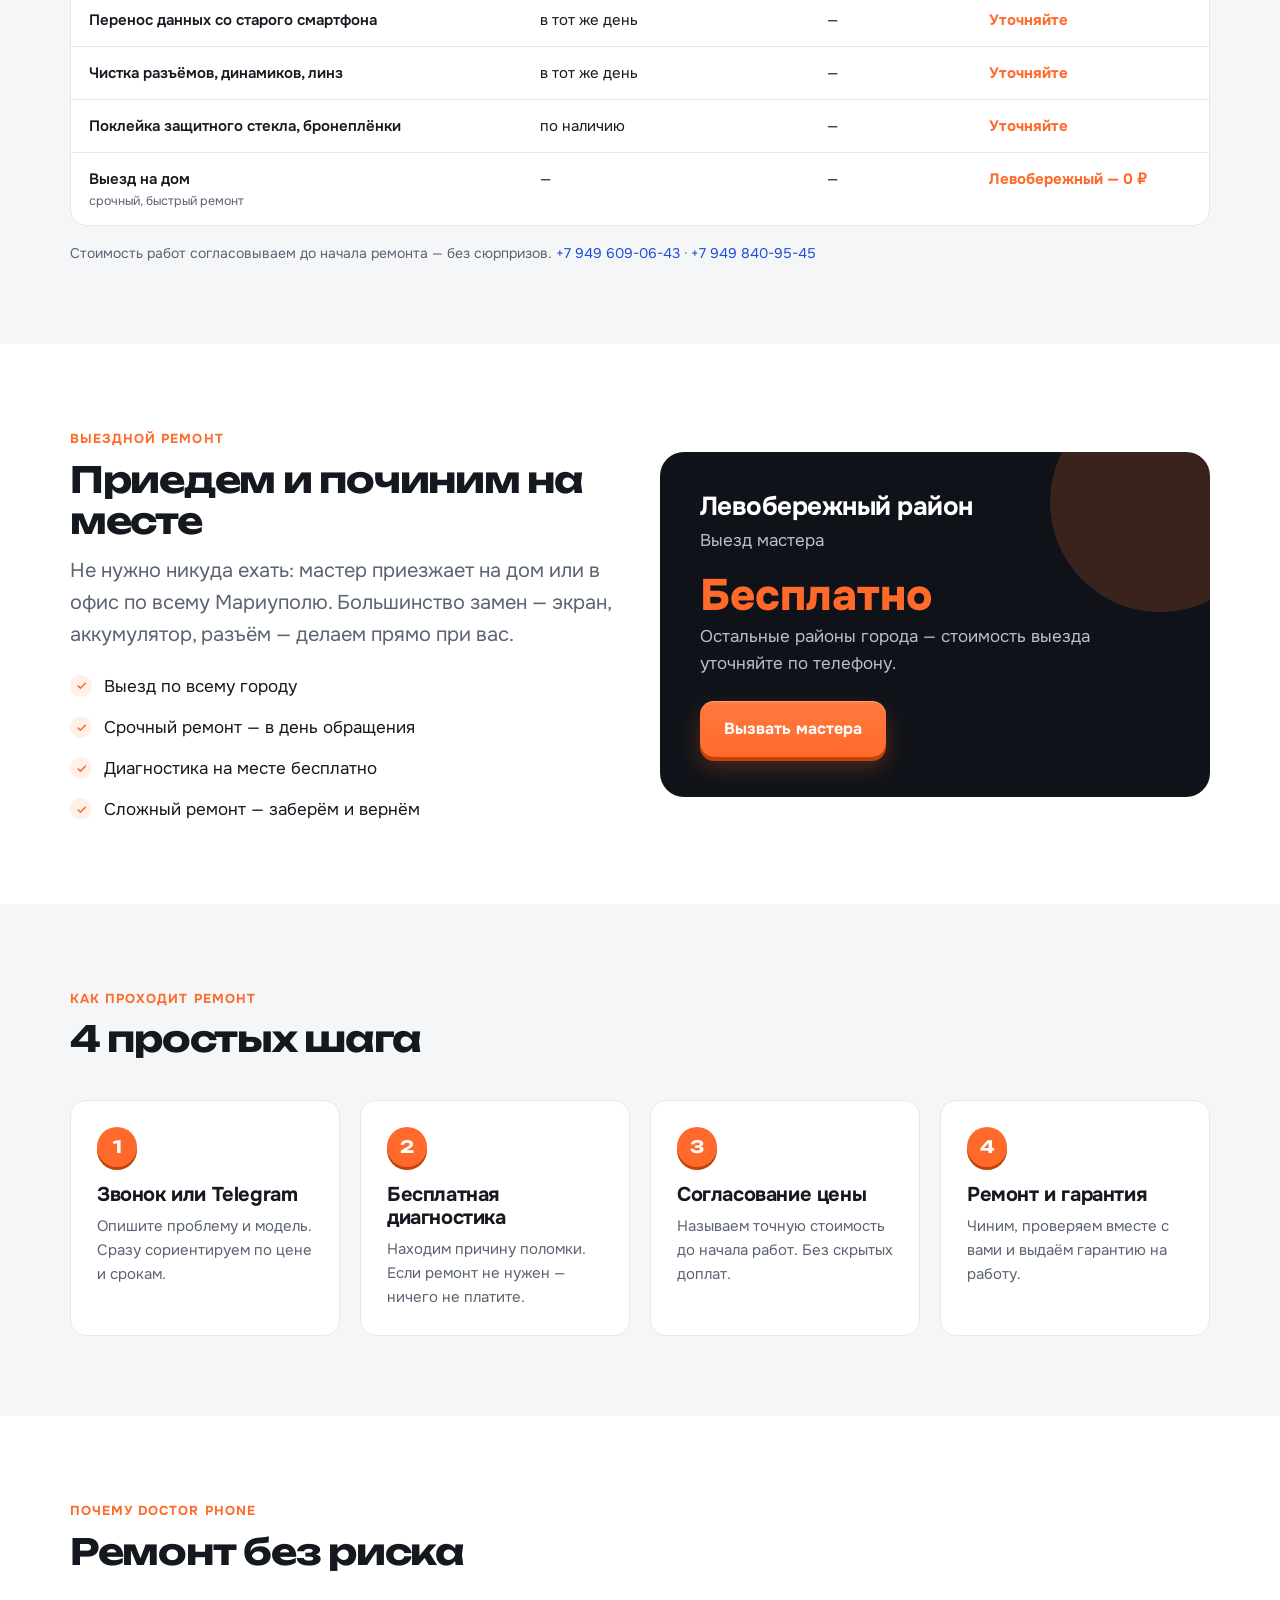
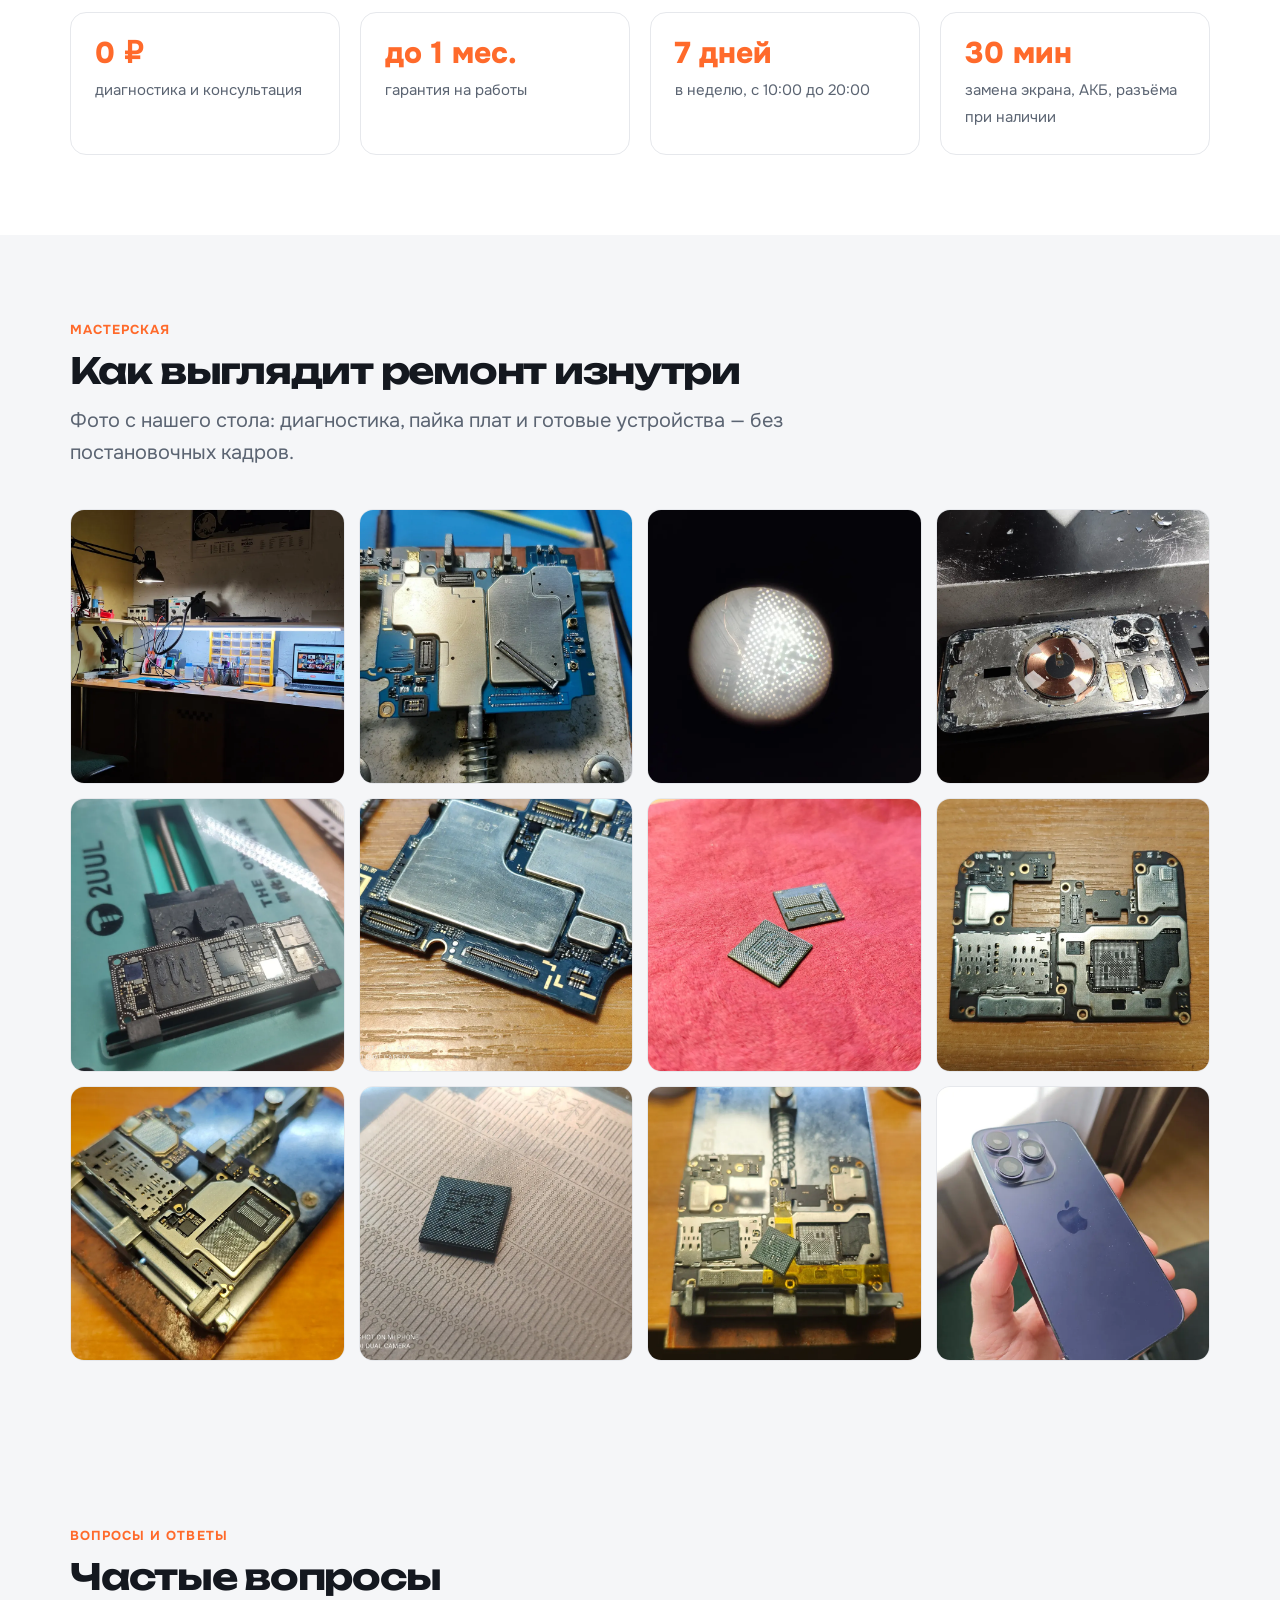
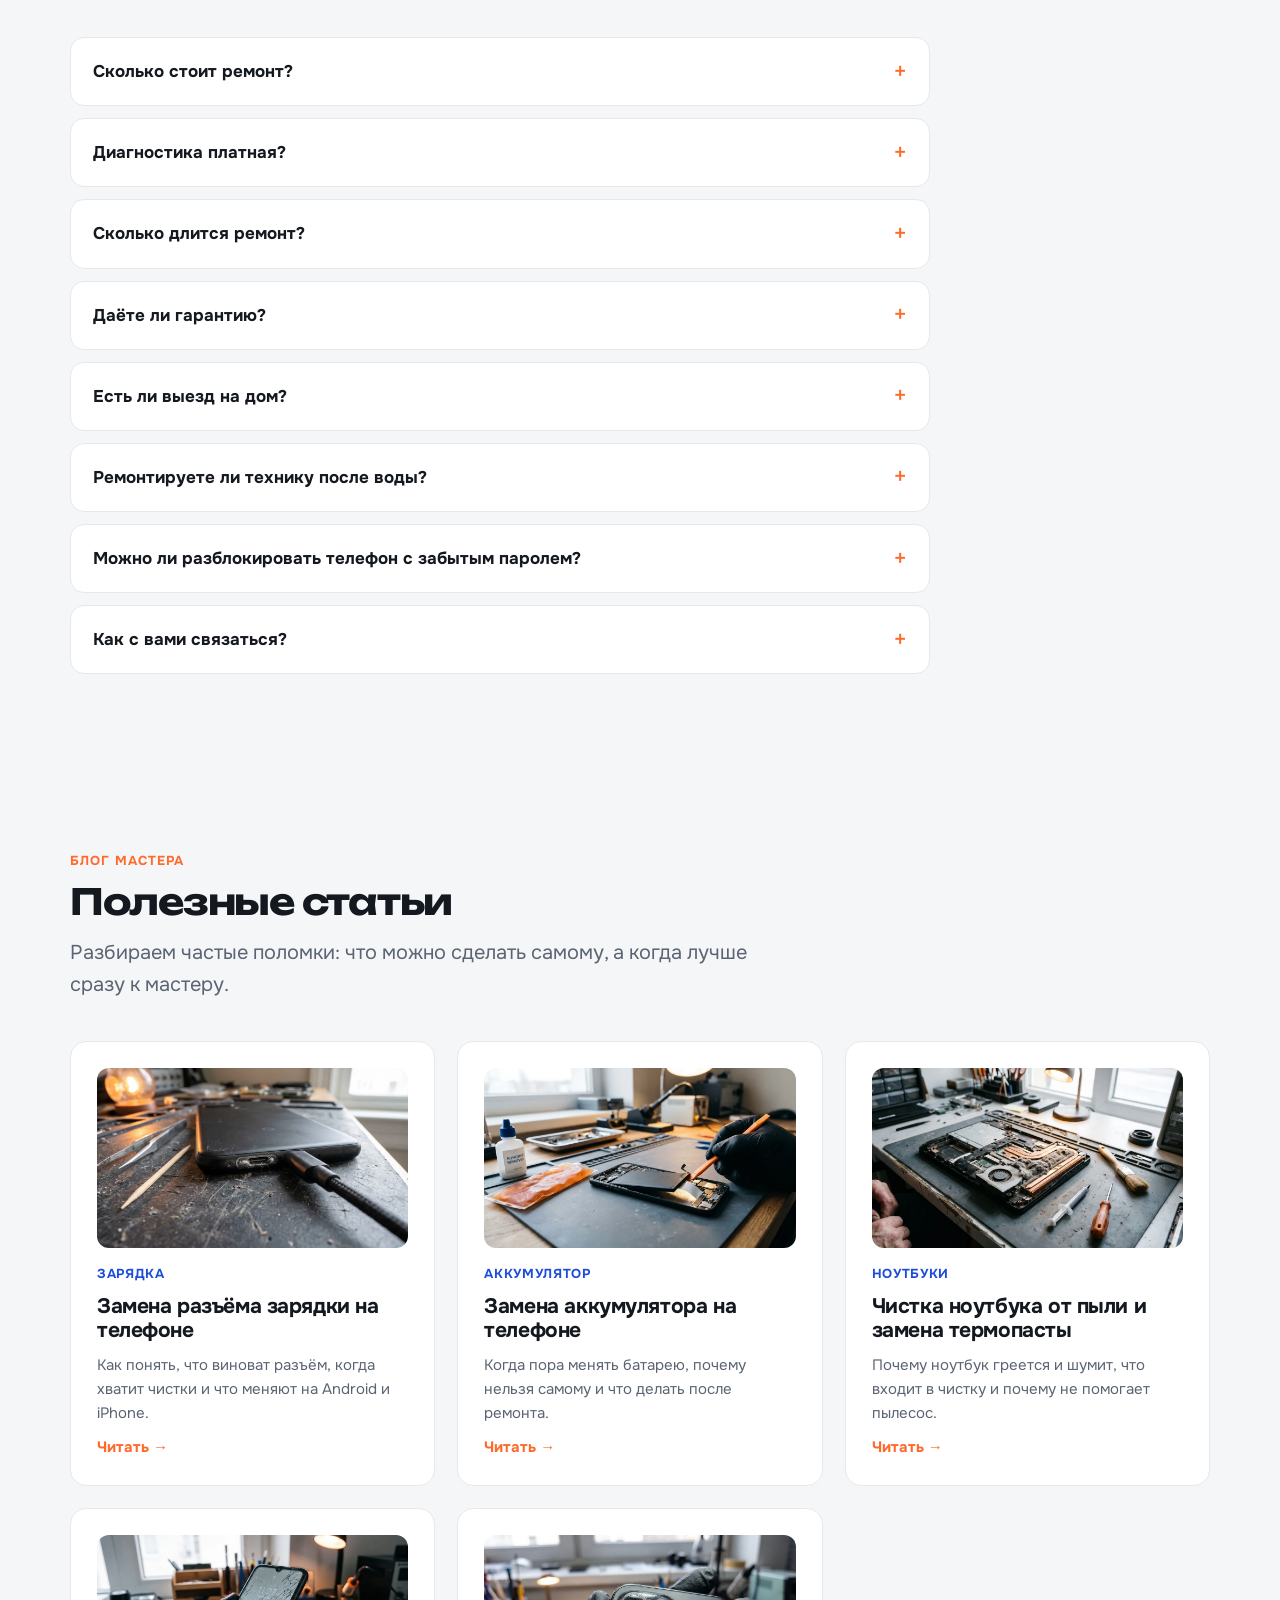
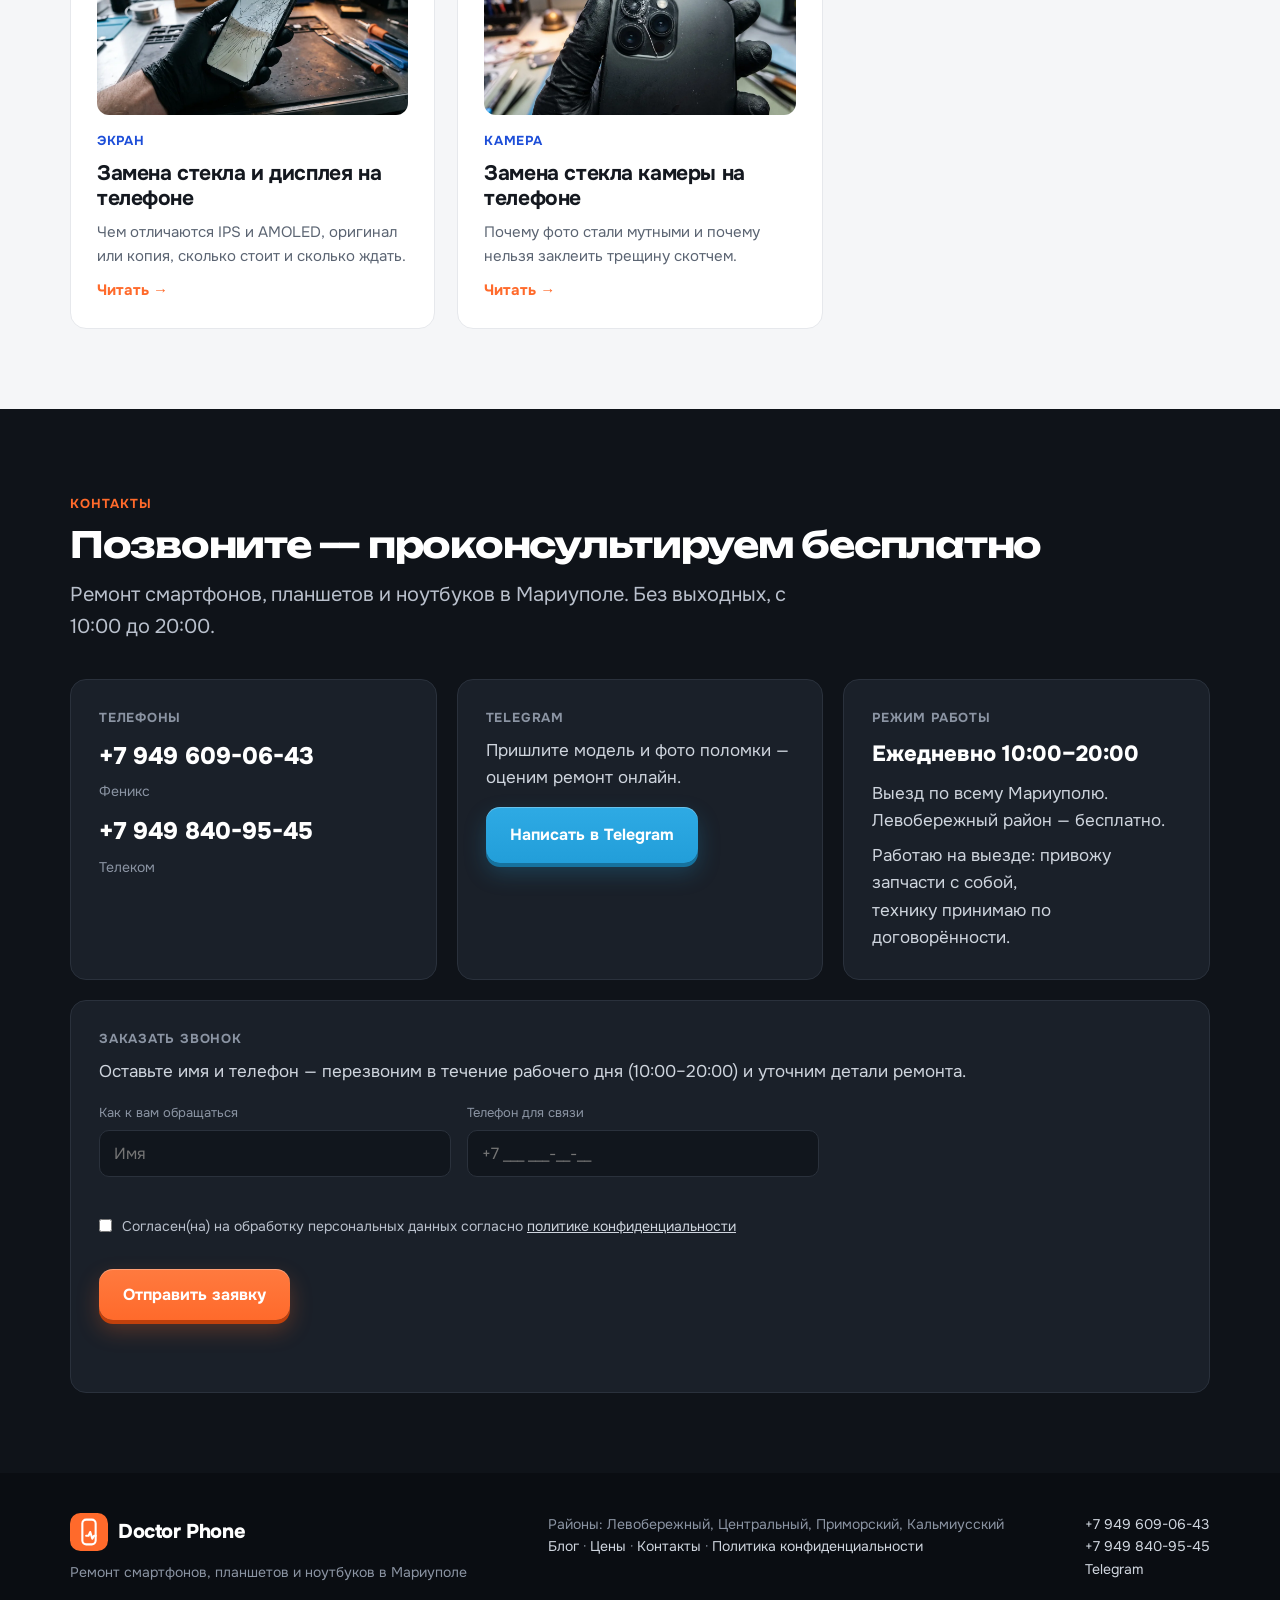
==== commit 1e0a7e06: "SEO: разметка, превью для соцсетей, перелинковка услуг со статьями - og:image (фото мастерской 1200×" ====
--- a/index.html
+++ b/index.html
@@ -3,7 +3,7 @@
 <head>
 <meta charset="utf-8">
 <meta name="viewport" content="width=device-width, initial-scale=1">
-<title>Ремонт телефонов и ноутбуков в Мариуполе — Doctor Phone</title>
+<title>Ремонт телефонов и ноутбуков в Мариуполе, выезд мастера — Doctor Phone</title>
 <meta name="description" content="Ремонт смартфонов, планшетов и ноутбуков в Мариуполе. Замена экрана и аккумулятора за 30–40 минут, ремонт после воды, пайка, прошивка. Бесплатная диагностика, выезд по городу, в Левобережном — бесплатно. Без выходных, 10:00–20:00.">
 <link rel="canonical" href="https://drphone-mrpl.ru/">
 <meta property="og:type" content="website">
@@ -11,19 +11,21 @@
 <meta property="og:description" content="Бесплатная диагностика, срочный ремонт, выезд по всему городу. Левобережный район — бесплатно.">
 <meta property="og:url" content="https://drphone-mrpl.ru/">
 <meta property="og:locale" content="ru_RU">
+<meta property="og:site_name" content="Doctor Phone">
+<meta property="og:image" content="https://drphone-mrpl.ru/assets/og-image.jpg">
+<meta property="og:image:width" content="1200">
+<meta property="og:image:height" content="630">
+<meta name="twitter:card" content="summary_large_image">
+<meta name="theme-color" content="#ff6a2b">
 <link rel="icon" href="assets/favicon.svg" type="image/svg+xml">
 <link rel="preload" href="assets/fonts/unbounded-cyrillic-wght-normal.woff2" as="font" type="font/woff2" crossorigin>
 <link rel="preload" href="assets/fonts/onest-cyrillic-wght-normal.woff2" as="font" type="font/woff2" crossorigin>
 <link rel="stylesheet" href="assets/style.css">
 <script type="application/ld+json">
-{"@context":"https://schema.org","@type":"LocalBusiness","@id":"https://drphone-mrpl.ru/#business",
-"name":"Doctor Phone","description":"Ремонт смартфонов, планшетов и ноутбуков в Мариуполе: замена дисплеев и аккумуляторов, ремонт после влаги, пайка, прошивка, перенос данных.",
-"url":"https://drphone-mrpl.ru/","telephone":["+7-949-609-06-43","+7-949-840-95-45"],
-"priceRange":"Уточняйте по телефону",
-
-"areaServed":{"@type":"City","name":"Мариуполь"},
-"openingHoursSpecification":[{"@type":"OpeningHoursSpecification","dayOfWeek":["Monday","Tuesday","Wednesday","Thursday","Friday","Saturday","Sunday"],"opens":"10:00","closes":"20:00"}],
-"sameAs":["https://t.me/remont_telefonov_mariupol"]}
+{"@context": "https://schema.org", "@type": "LocalBusiness", "@id": "https://drphone-mrpl.ru/#business", "name": "Doctor Phone", "description": "Ремонт смартфонов, планшетов и ноутбуков в Мариуполе: замена дисплеев и аккумуляторов, ремонт после влаги, пайка, прошивка, перенос данных.", "url": "https://drphone-mrpl.ru/", "telephone": ["+7-949-609-06-43", "+7-949-840-95-45"], "priceRange": "Уточняйте по телефону", "areaServed": {"@type": "City", "name": "Мариуполь"}, "openingHoursSpecification": [{"@type": "OpeningHoursSpecification", "dayOfWeek": ["Monday", "Tuesday", "Wednesday", "Thursday", "Friday", "Saturday", "Sunday"], "opens": "10:00", "closes": "20:00"}], "sameAs": ["https://t.me/remont_telefonov_mariupol"], "image": ["https://drphone-mrpl.ru/assets/og-image.jpg", "https://drphone-mrpl.ru/assets/gallery/masterskaya.webp"], "address": {"@type": "PostalAddress", "addressLocality": "Мариуполь", "addressCountry": "RU"}, "knowsAbout": ["ремонт смартфонов", "ремонт iPhone", "ремонт ноутбуков", "ремонт планшетов"], "hasOfferCatalog": {"@type": "OfferCatalog", "name": "Услуги ремонта", "itemListElement": [{"@type": "Offer", "itemOffered": {"@type": "Service", "name": "Замена дисплея", "description": "IPS и AMOLED для Android, дисплеи для iPhone. Замена стекла и тачскрина на смартфонах и планшетах.", "areaServed": {"@type": "City", "name": "Мариуполь"}}}, {"@type": "Offer", "itemOffered": {"@type": "Service", "name": "Замена аккумулятора", "description": "Android и iPhone. Для iPhone — варианты с сообщением о неоригинальной батарее, без него и усиленные.", "areaServed": {"@type": "City", "name": "Мариуполь"}}}, {"@type": "Offer", "itemOffered": {"@type": "Service", "name": "Разъёмы зарядки", "description": "Замена разъёмов micro-USB, Type-C и Lightning. Чистка разъёмов, динамиков и линз камер.", "areaServed": {"@type": "City", "name": "Мариуполь"}}}, {"@type": "Offer", "itemOffered": {"@type": "Service", "name": "Стекло камеры", "description": "Замена разбитого стекла над объективами. Камеру не трогаем — фото становятся чёткими снова.", "areaServed": {"@type": "City", "name": "Мариуполь"}}}, {"@type": "Offer", "itemOffered": {"@type": "Service", "name": "Ремонт после воды", "description": "Разборка, чистка платы от окислов, восстановление цепей. Чем раньше принесёте — тем выше шанс.", "areaServed": {"@type": "City", "name": "Мариуполь"}}}, {"@type": "Offer", "itemOffered": {"@type": "Service", "name": "Ремонт платы и пайка", "description": "Нет сети, не видит SIM, нет звука. Reball — перепайка процессора, памяти, ОЗУ.", "areaServed": {"@type": "City", "name": "Мариуполь"}}}, {"@type": "Offer", "itemOffered": {"@type": "Service", "name": "Прошивка и доступ", "description": "Прошивка Android, восстановление доступа при забытом пароле и Google-аккаунте, регистрация аккаунтов.", "areaServed": {"@type": "City", "name": "Мариуполь"}}}, {"@type": "Offer", "itemOffered": {"@type": "Service", "name": "Перенос данных", "description": "Контакты, фото, переписки со старого телефона на новый — в том числе с разбитого.", "areaServed": {"@type": "City", "name": "Мариуполь"}}}, {"@type": "Offer", "itemOffered": {"@type": "Service", "name": "Защитные стёкла", "description": "Поклейка защитных стёкол и бронеплёнок на экран, корпус и камеру.", "areaServed": {"@type": "City", "name": "Мариуполь"}}}, {"@type": "Offer", "itemOffered": {"@type": "Service", "name": "Чистка и термопаста", "description": "Ноутбук греется, шумит, тормозит, выключается под нагрузкой — чистка от пыли и замена термопасты.", "areaServed": {"@type": "City", "name": "Мариуполь"}}}, {"@type": "Offer", "itemOffered": {"@type": "Service", "name": "Система и программы", "description": "Восстановление и обновление ОС, установка программ и драйверов. Апгрейд: SSD вместо HDD, ОЗУ.", "areaServed": {"@type": "City", "name": "Мариуполь"}}}, {"@type": "Offer", "itemOffered": {"@type": "Service", "name": "Матрица, клавиатура, батарея", "description": "Замена разбитой матрицы, клавиатуры, аккумулятора. Ремонт корпуса и петель.", "areaServed": {"@type": "City", "name": "Мариуполь"}}}]}}
+</script>
+<script type="application/ld+json">
+{"@context": "https://schema.org", "@type": "FAQPage", "mainEntity": [{"@type": "Question", "name": "Сколько стоит ремонт?", "acceptedAnswer": {"@type": "Answer", "text": "Стоимость зависит от модели и поломки, поэтому точную цену называем после бесплатной диагностики. Позвоните и опишите проблему — сориентируем по цене сразу."}}, {"@type": "Question", "name": "Диагностика платная?", "acceptedAnswer": {"@type": "Answer", "text": "Диагностика и консультация бесплатные. Если после диагностики вы решите не ремонтировать устройство, платить не нужно."}}, {"@type": "Question", "name": "Сколько длится ремонт?", "acceptedAnswer": {"@type": "Answer", "text": "Замена дисплея или аккумулятора при наличии запчасти — в день обращения, обычно от 30–40 минут. Сложный ремонт платы — от 1 до 3 дней, reball — до 7 дней."}}, {"@type": "Question", "name": "Даёте ли гарантию?", "acceptedAnswer": {"@type": "Answer", "text": "Да, на выполненные работы даём гарантию до 1 месяца в зависимости от услуги. На ремонт после попадания влаги гарантия не предоставляется."}}, {"@type": "Question", "name": "Есть ли выезд на дом?", "acceptedAnswer": {"@type": "Answer", "text": "Да, выезжаем по всему Мариуполю. В Левобережном районе выезд бесплатный, в остальных районах — по договорённости."}}, {"@type": "Question", "name": "Ремонтируете ли технику после воды?", "acceptedAnswer": {"@type": "Answer", "text": "Да. Разбираем устройство, очищаем плату от окислов, восстанавливаем контакты и цепи. Чем раньше принесёте устройство, тем выше шанс на восстановление."}}, {"@type": "Question", "name": "Можно ли разблокировать телефон с забытым паролем?", "acceptedAnswer": {"@type": "Answer", "text": "Да, помогаем восстановить доступ к устройству и Google-аккаунту. Работаем только с владельцами — понадобится подтверждение (коробка, чек или данные аккаунта)."}}, {"@type": "Question", "name": "Как с вами связаться?", "acceptedAnswer": {"@type": "Answer", "text": "Позвоните по телефону +7 949 609-06-43 или +7 949 840-95-45 либо напишите в Telegram. Работаем без выходных с 10:00 до 20:00."}}]}
 </script>
 </head>
 <body>
@@ -133,6 +135,7 @@
         <div class="ic"><svg viewBox="0 0 24 24"><rect x="6" y="2" width="12" height="20" rx="2"/><path d="M10 18h4"/></svg></div>
         <h3>Замена дисплея</h3>
         <p>IPS и AMOLED для Android, дисплеи для iPhone. Замена стекла и тачскрина на смартфонах и планшетах.</p>
+        <a class="card-link" href="blog/zamena-stekla-displeya/">Как выбрать дисплей: IPS, AMOLED, оригинал →</a>
         <div class="meta"><span class="tag g">1–2 дня при наличии</span><span class="tag">гарантия 2–3 нед.</span></div>
         <div class="price">Цена: <a href="tel:+79496090643">уточняйте по телефону</a></div>
       </article>
@@ -140,6 +143,7 @@
         <div class="ic"><svg viewBox="0 0 24 24"><rect x="3" y="7" width="16" height="10" rx="2"/><path d="M21 11v2M7 10v4M11 10v4"/></svg></div>
         <h3>Замена аккумулятора</h3>
         <p>Android и iPhone. Для iPhone — варианты с сообщением о неоригинальной батарее, без него и усиленные.</p>
+        <a class="card-link" href="blog/zamena-akkumulyatora/">Когда менять аккумулятор →</a>
         <div class="meta"><span class="tag g">30–40 минут</span><span class="tag">гарантия 1 мес.</span></div>
         <div class="price">Цена: <a href="tel:+79496090643">уточняйте по телефону</a></div>
       </article>
@@ -147,6 +151,7 @@
         <div class="ic"><svg viewBox="0 0 24 24"><rect x="2" y="7" width="16" height="10" rx="2"/><path d="M22 11v2"/></svg></div>
         <h3>Разъёмы зарядки</h3>
         <p>Замена разъёмов micro-USB, Type-C и Lightning. Чистка разъёмов, динамиков и линз камер.</p>
+        <a class="card-link" href="blog/zamena-razema-zaryadki/">Как понять, что сломан разъём →</a>
         <div class="meta"><span class="tag g">около часа</span></div>
         <div class="price">Цена: <a href="tel:+79496090643">уточняйте по телефону</a></div>
       </article>
@@ -154,6 +159,7 @@
         <div class="ic"><svg viewBox="0 0 24 24"><rect x="3" y="6" width="18" height="14" rx="3"/><circle cx="12" cy="13" r="3.5"/></svg></div>
         <h3>Стекло камеры</h3>
         <p>Замена разбитого стекла над объективами. Камеру не трогаем — фото становятся чёткими снова.</p>
+        <a class="card-link" href="blog/zamena-stekla-kamery/">Почему фото стали мутными →</a>
         <div class="meta"><span class="tag g">20–40 минут</span></div>
         <div class="price">Цена: <a href="tel:+79496090643">уточняйте по телефону</a></div>
       </article>
@@ -200,6 +206,7 @@
         <div class="ic"><svg viewBox="0 0 24 24"><circle cx="12" cy="12" r="3"/><path d="M12 2v3M12 19v3M2 12h3M19 12h3M5 5l2 2M17 17l2 2M5 19l2-2M17 7l2-2"/></svg></div>
         <h3>Чистка и термопаста</h3>
         <p>Ноутбук греется, шумит, тормозит, выключается под нагрузкой — чистка от пыли и замена термопасты.</p>
+        <a class="card-link" href="blog/chistka-noutbuka/">Когда пора чистить ноутбук →</a>
         <div class="meta"><span class="tag g">1–2 часа</span></div>
         <div class="price">Цена: <a href="tel:+79496090643">уточняйте по телефону</a></div>
       </article>
--- a/assets/style.css
+++ b/assets/style.css
@@ -403,3 +403,7 @@
   .logo{font-size:16px}
   .post-img{height:150px}
 }
+
+/* service card → article link */
+.card-link{font-size:15px;font-weight:600;color:var(--accent);text-decoration:none;background:linear-gradient(currentColor,currentColor) 0 100%/0 1px no-repeat;transition:background-size .2s cubic-bezier(.2,.8,.2,1);align-self:flex-start}
+.card-link:hover{text-decoration:none;background-size:100% 1px}
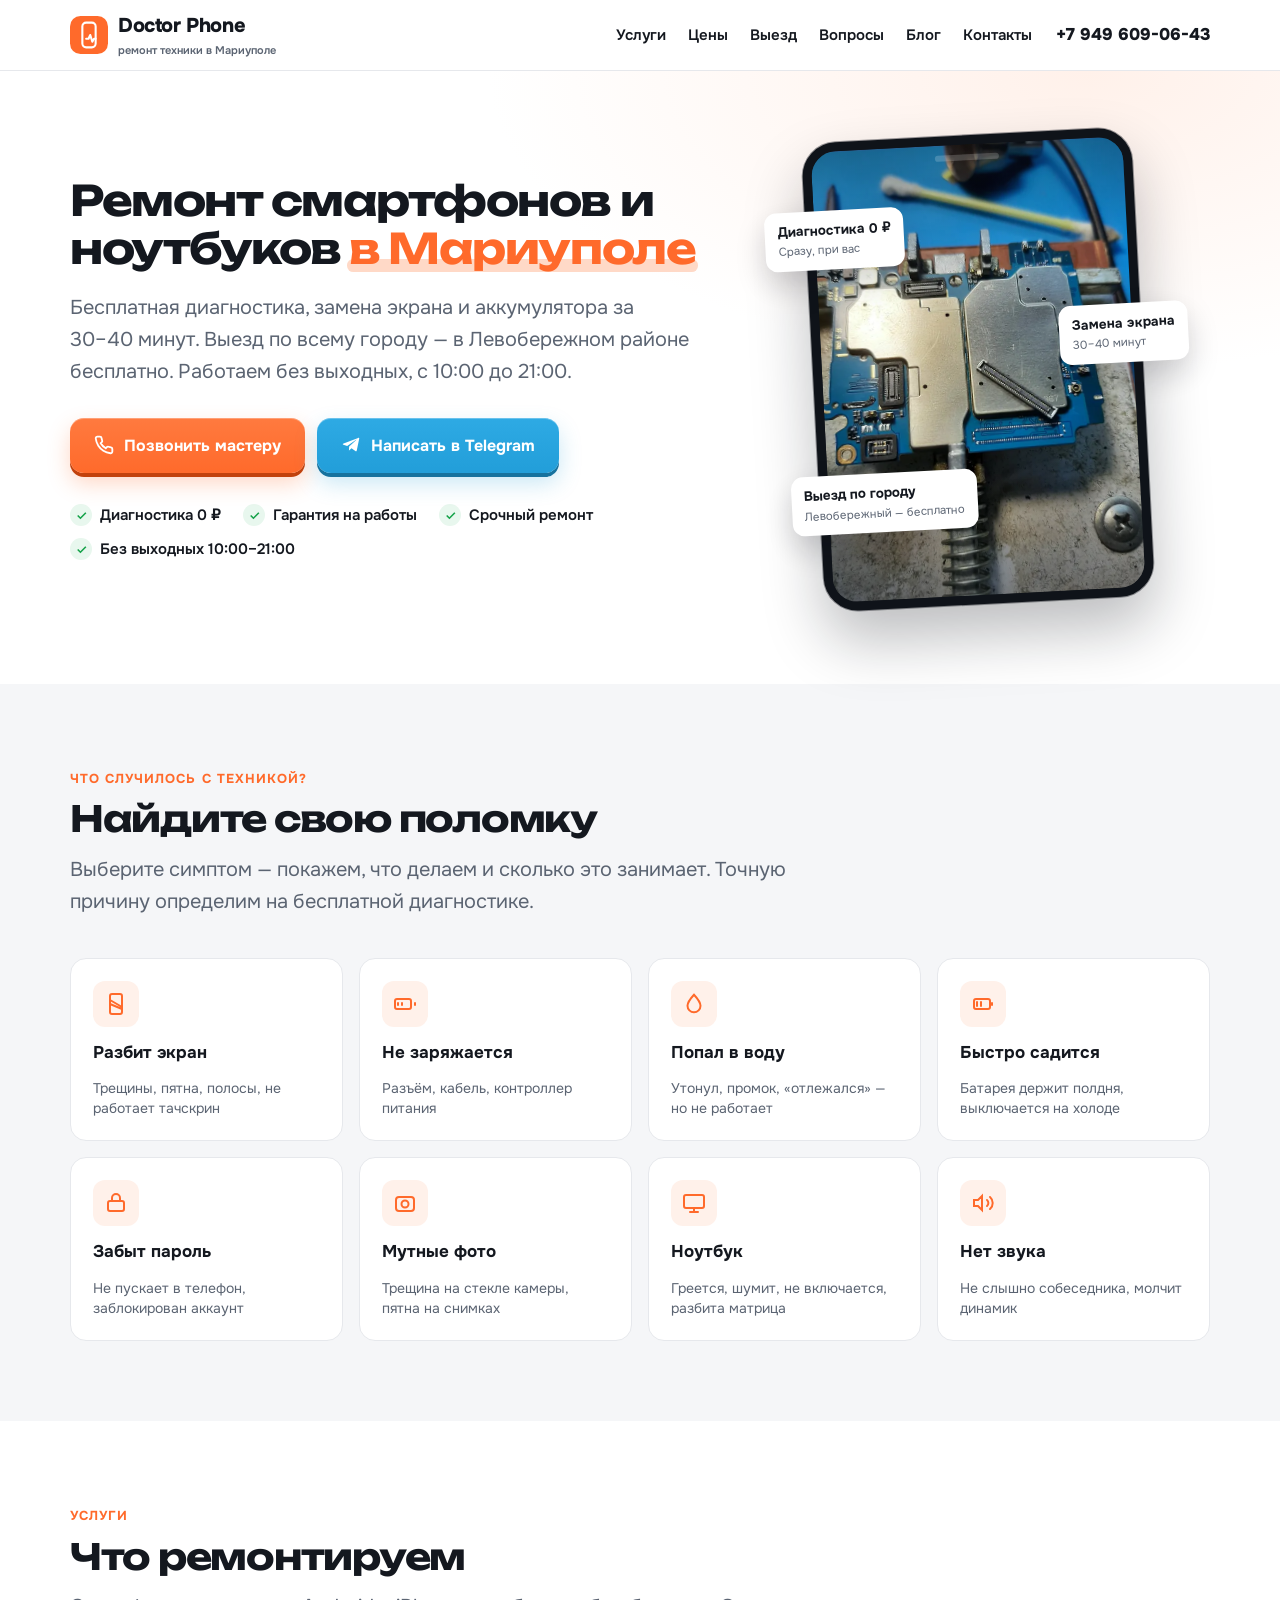
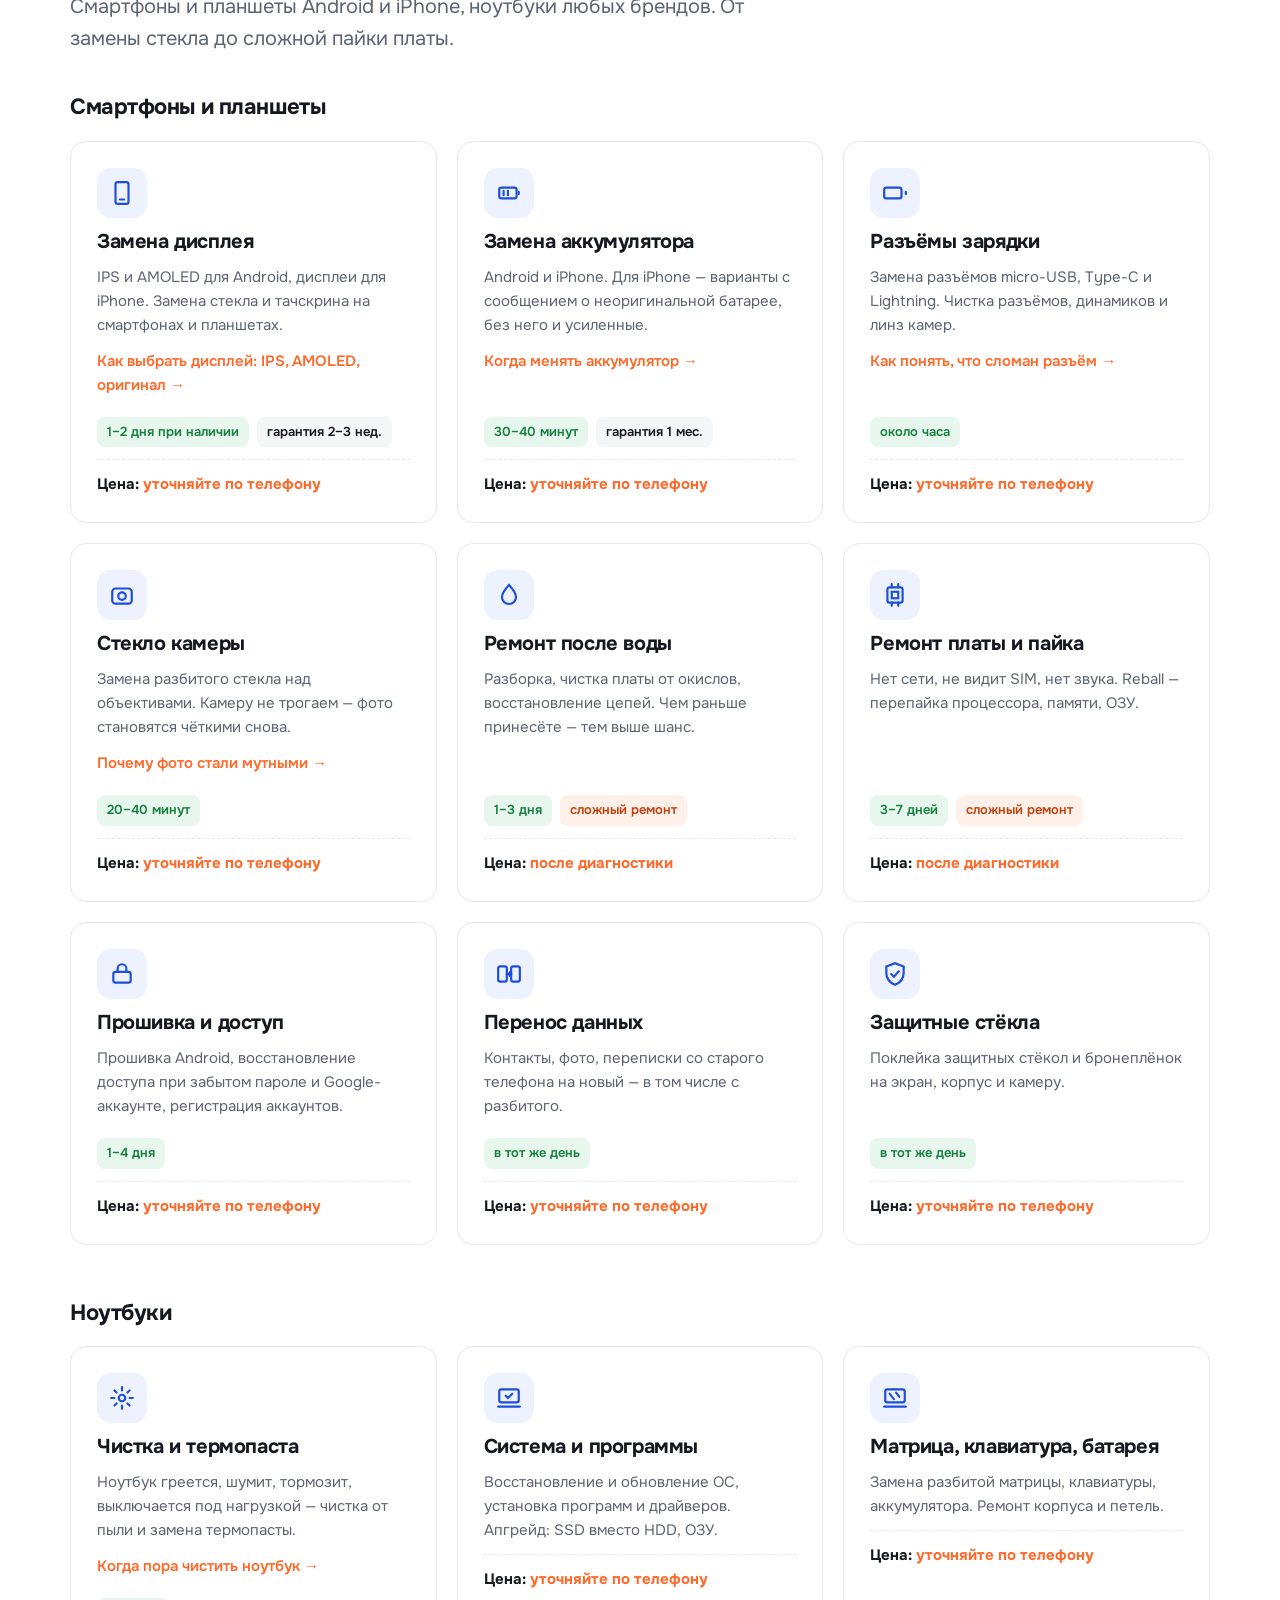
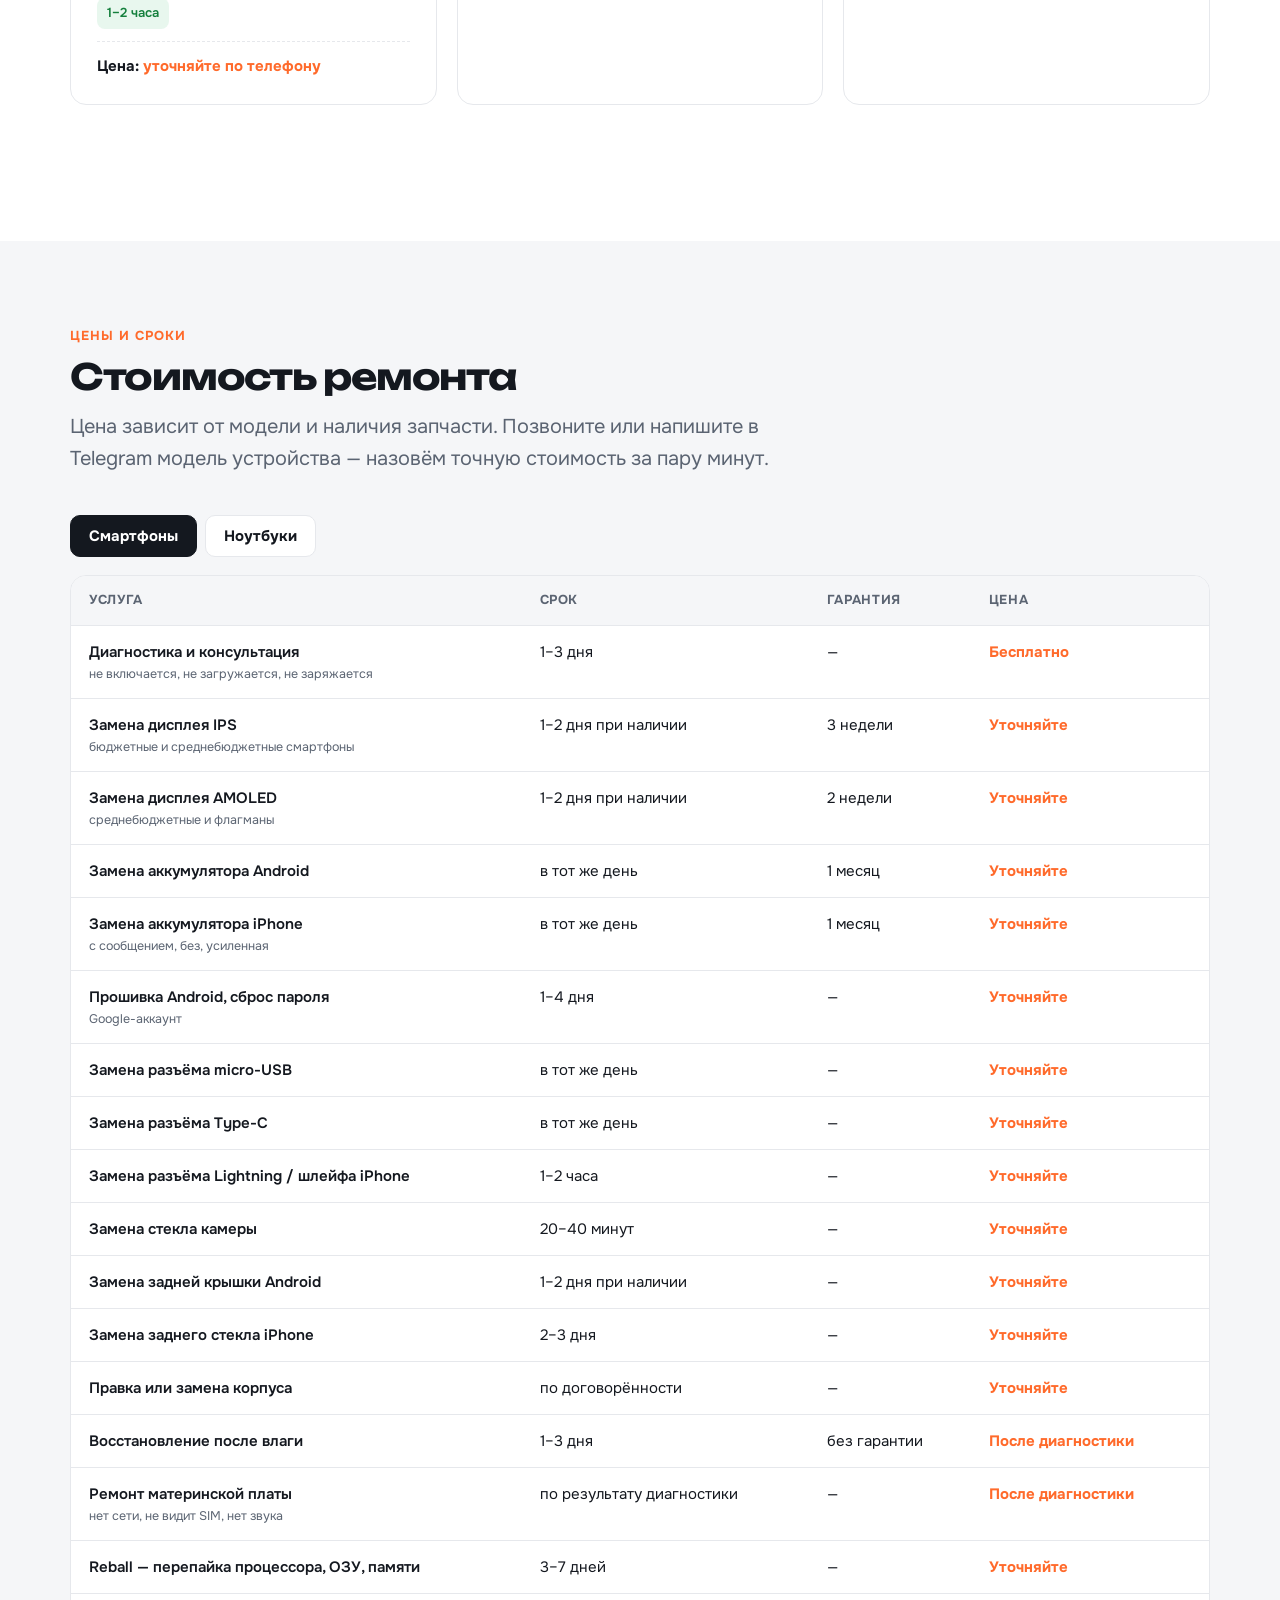
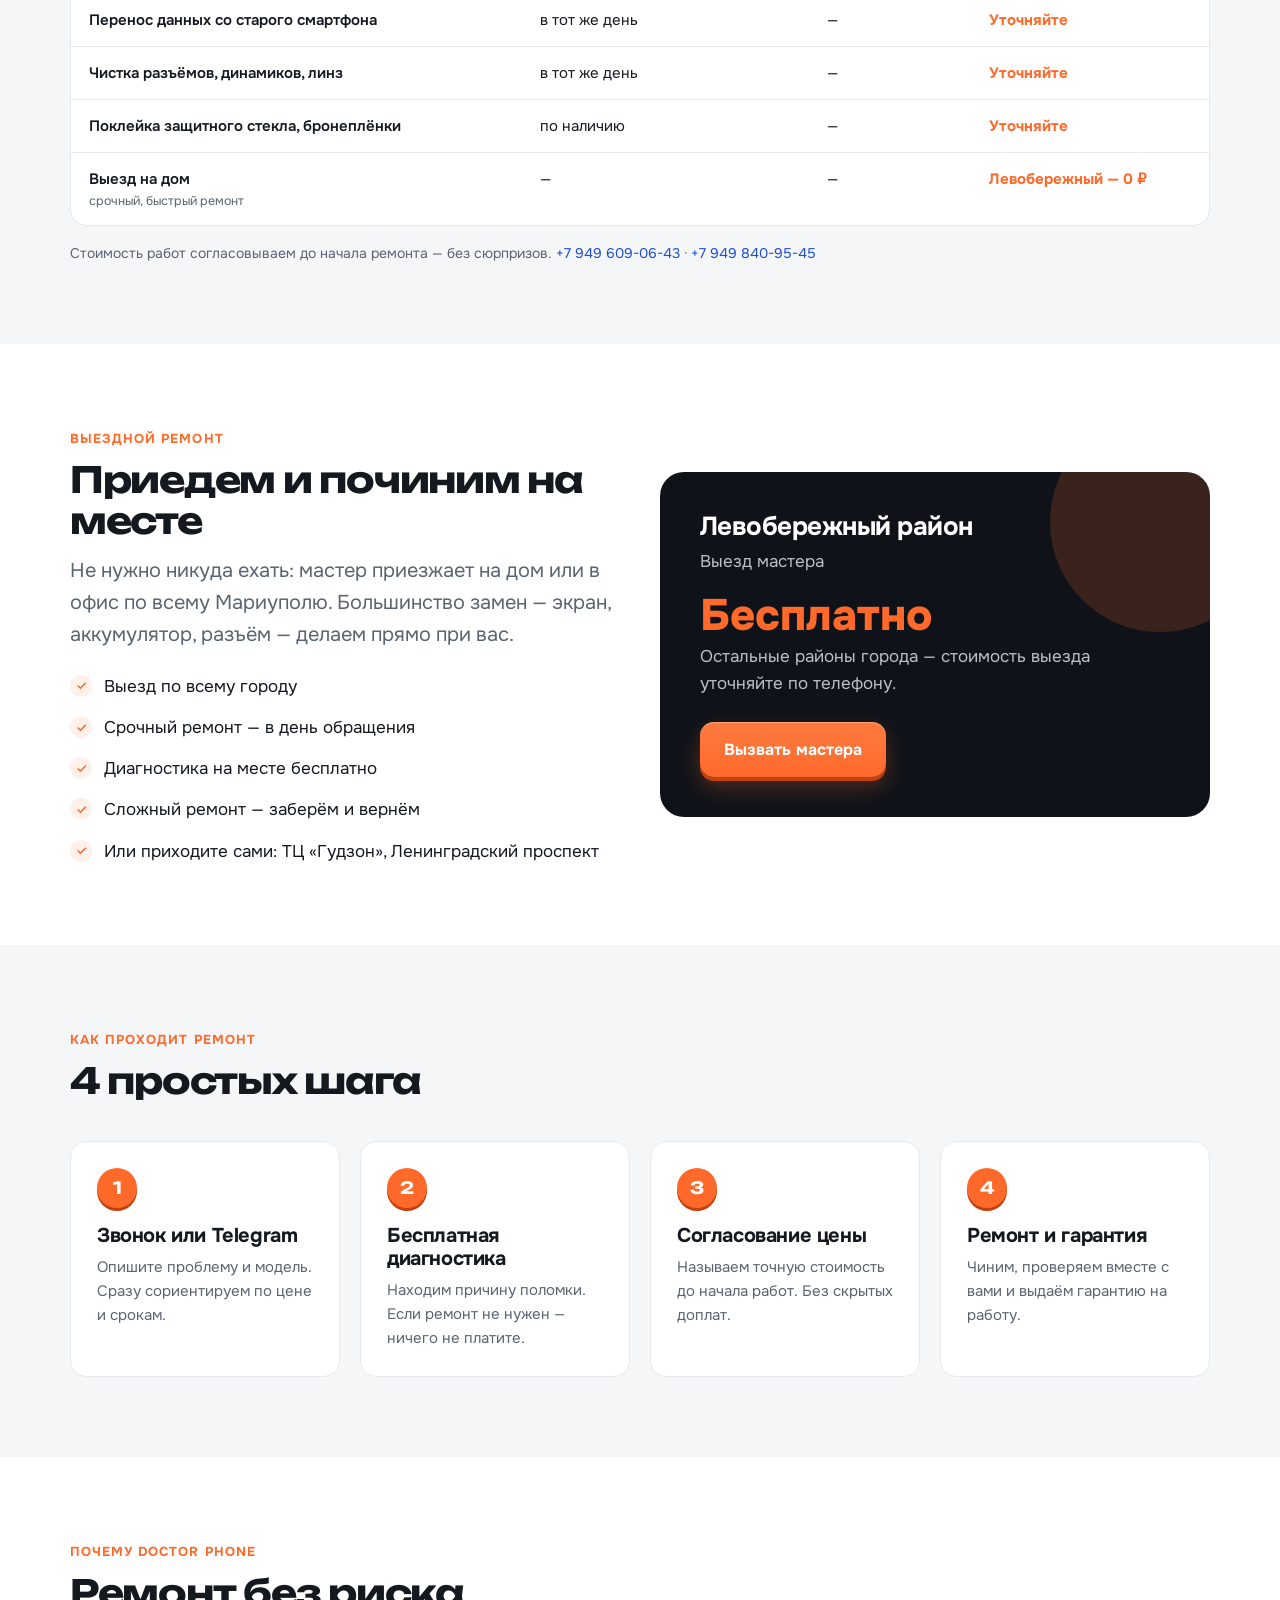
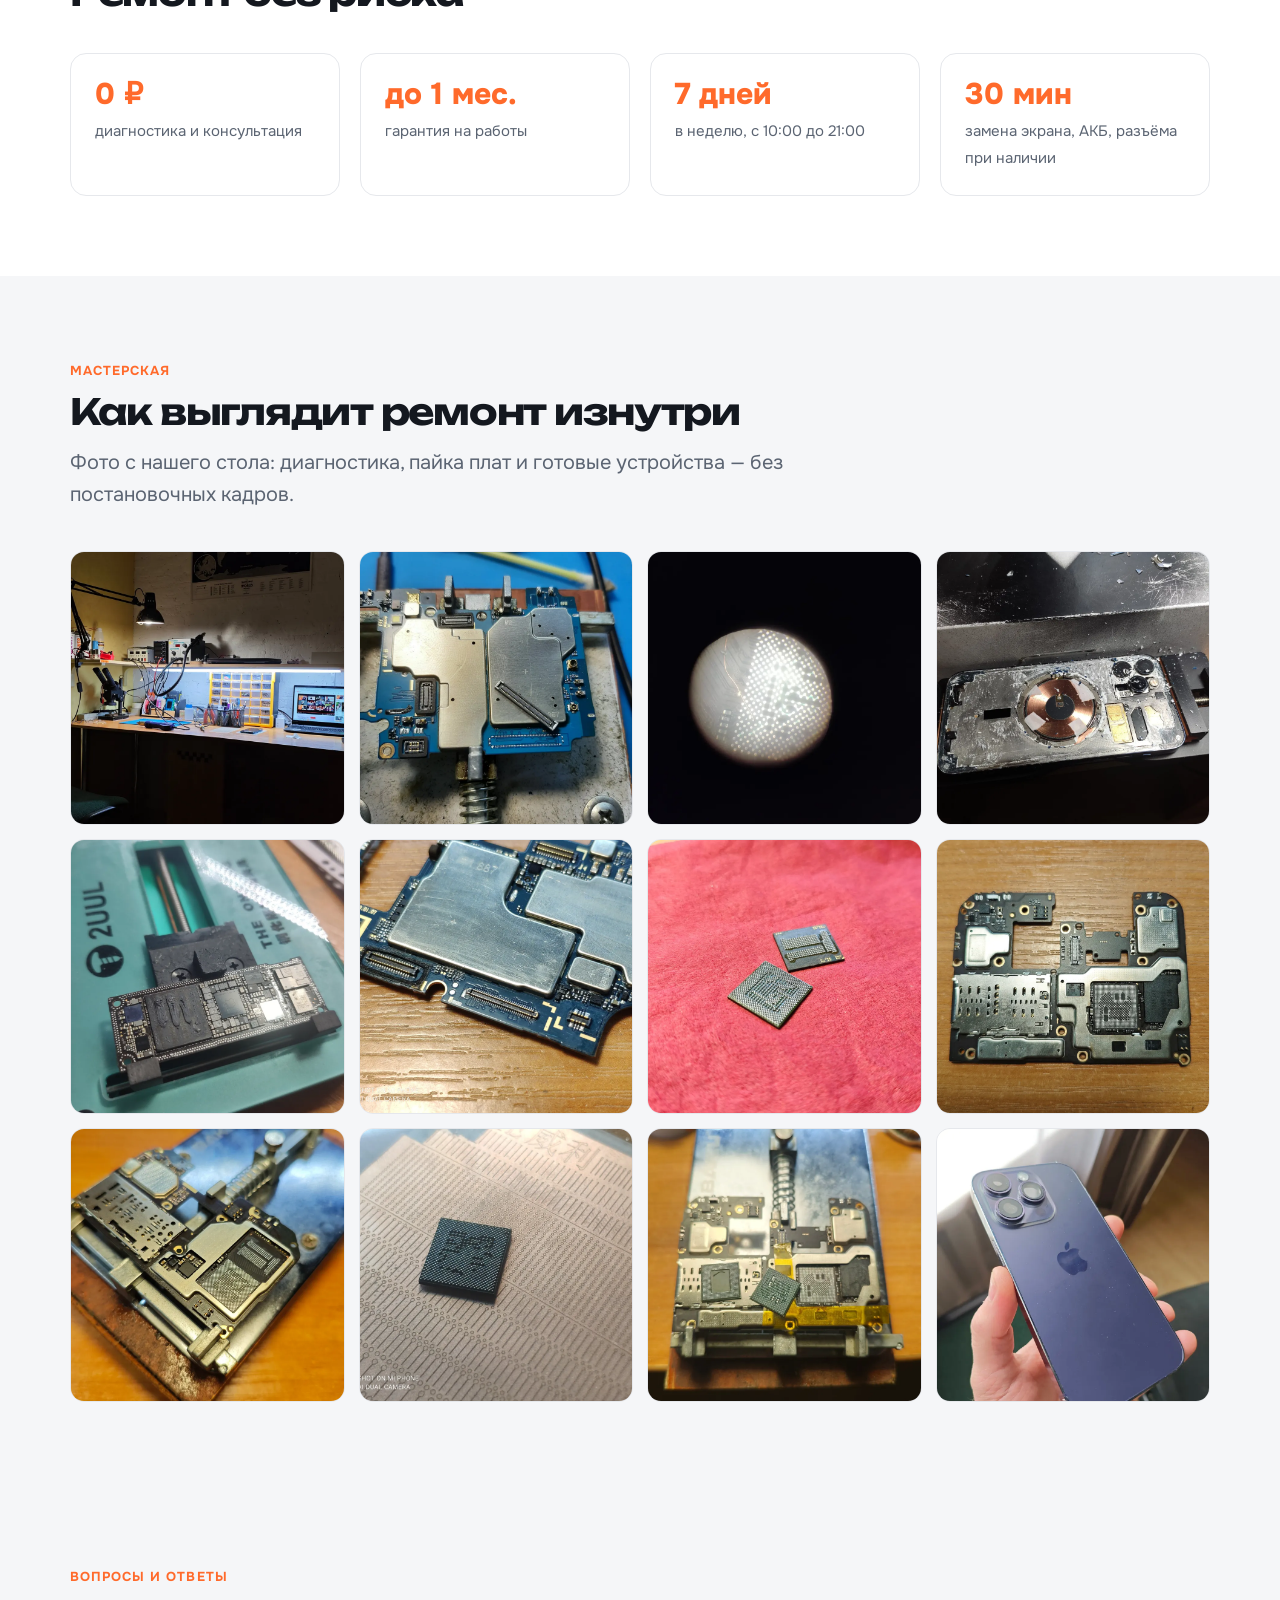
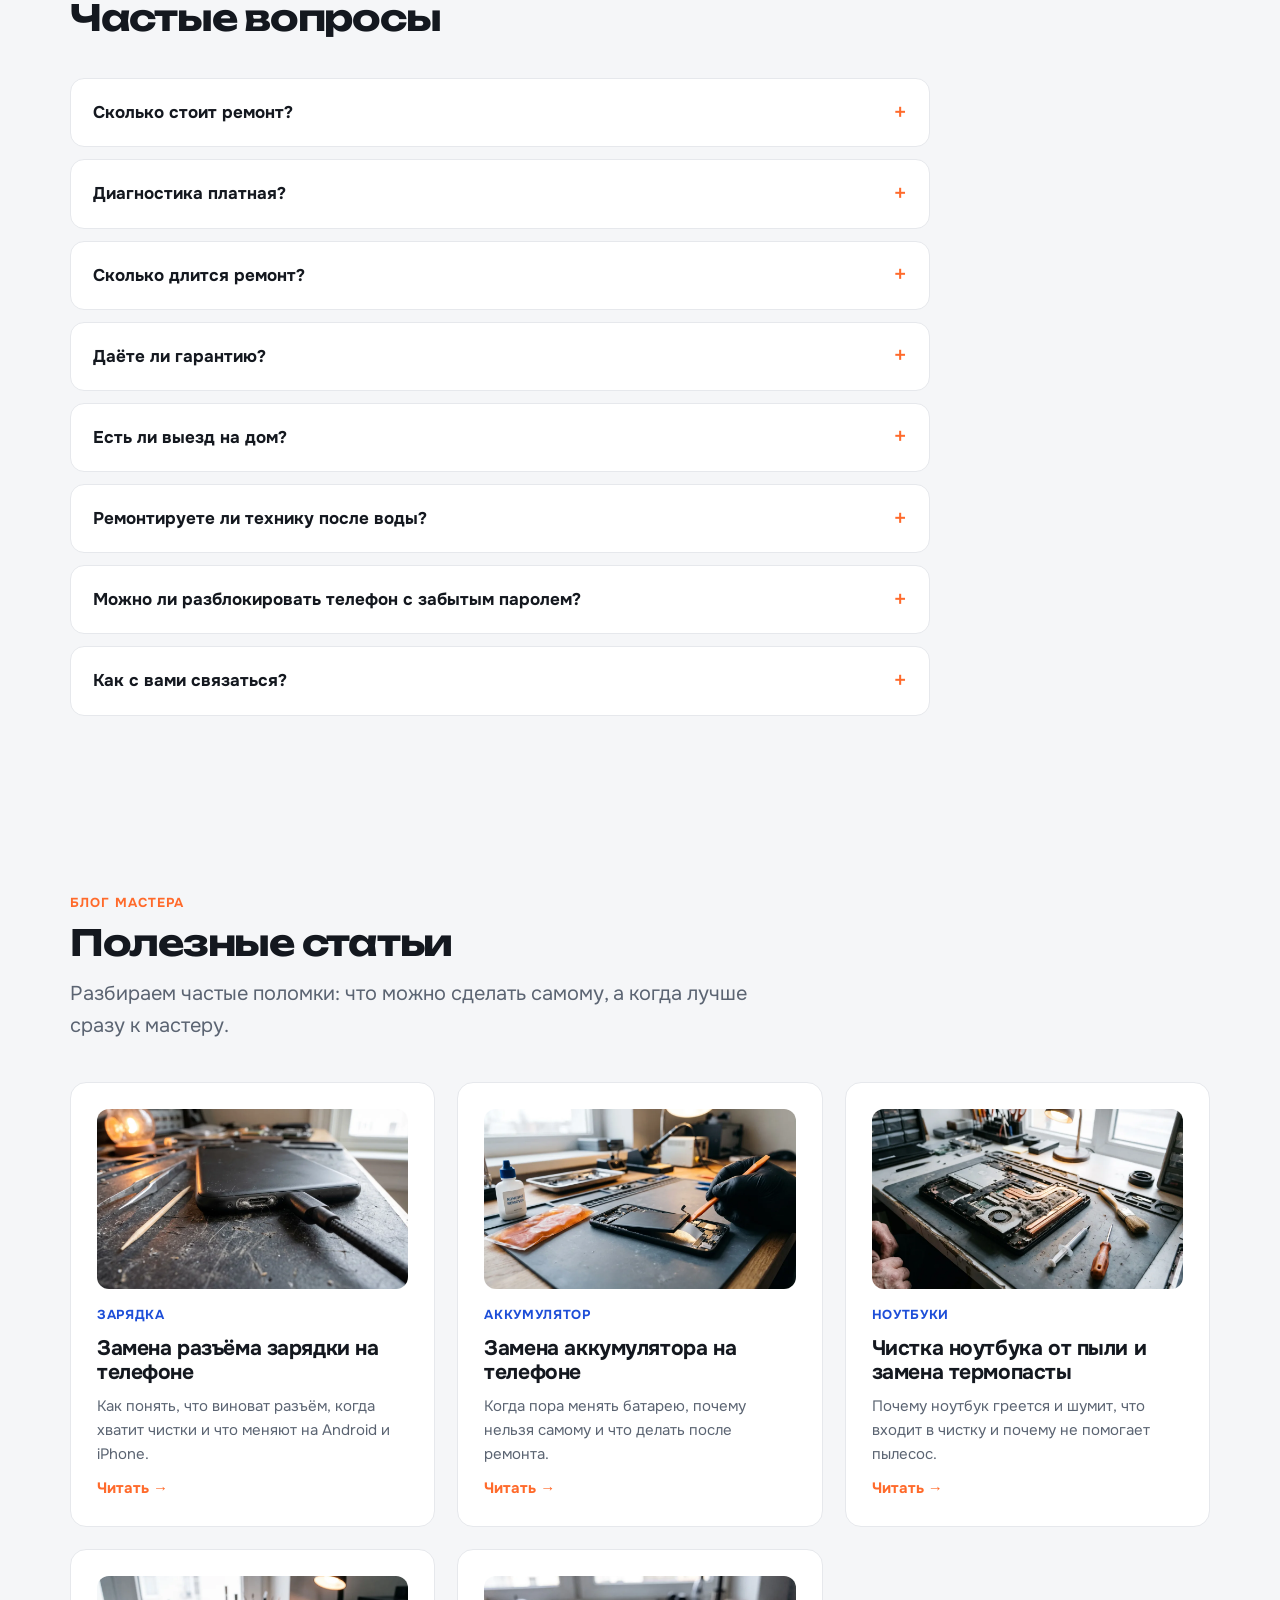
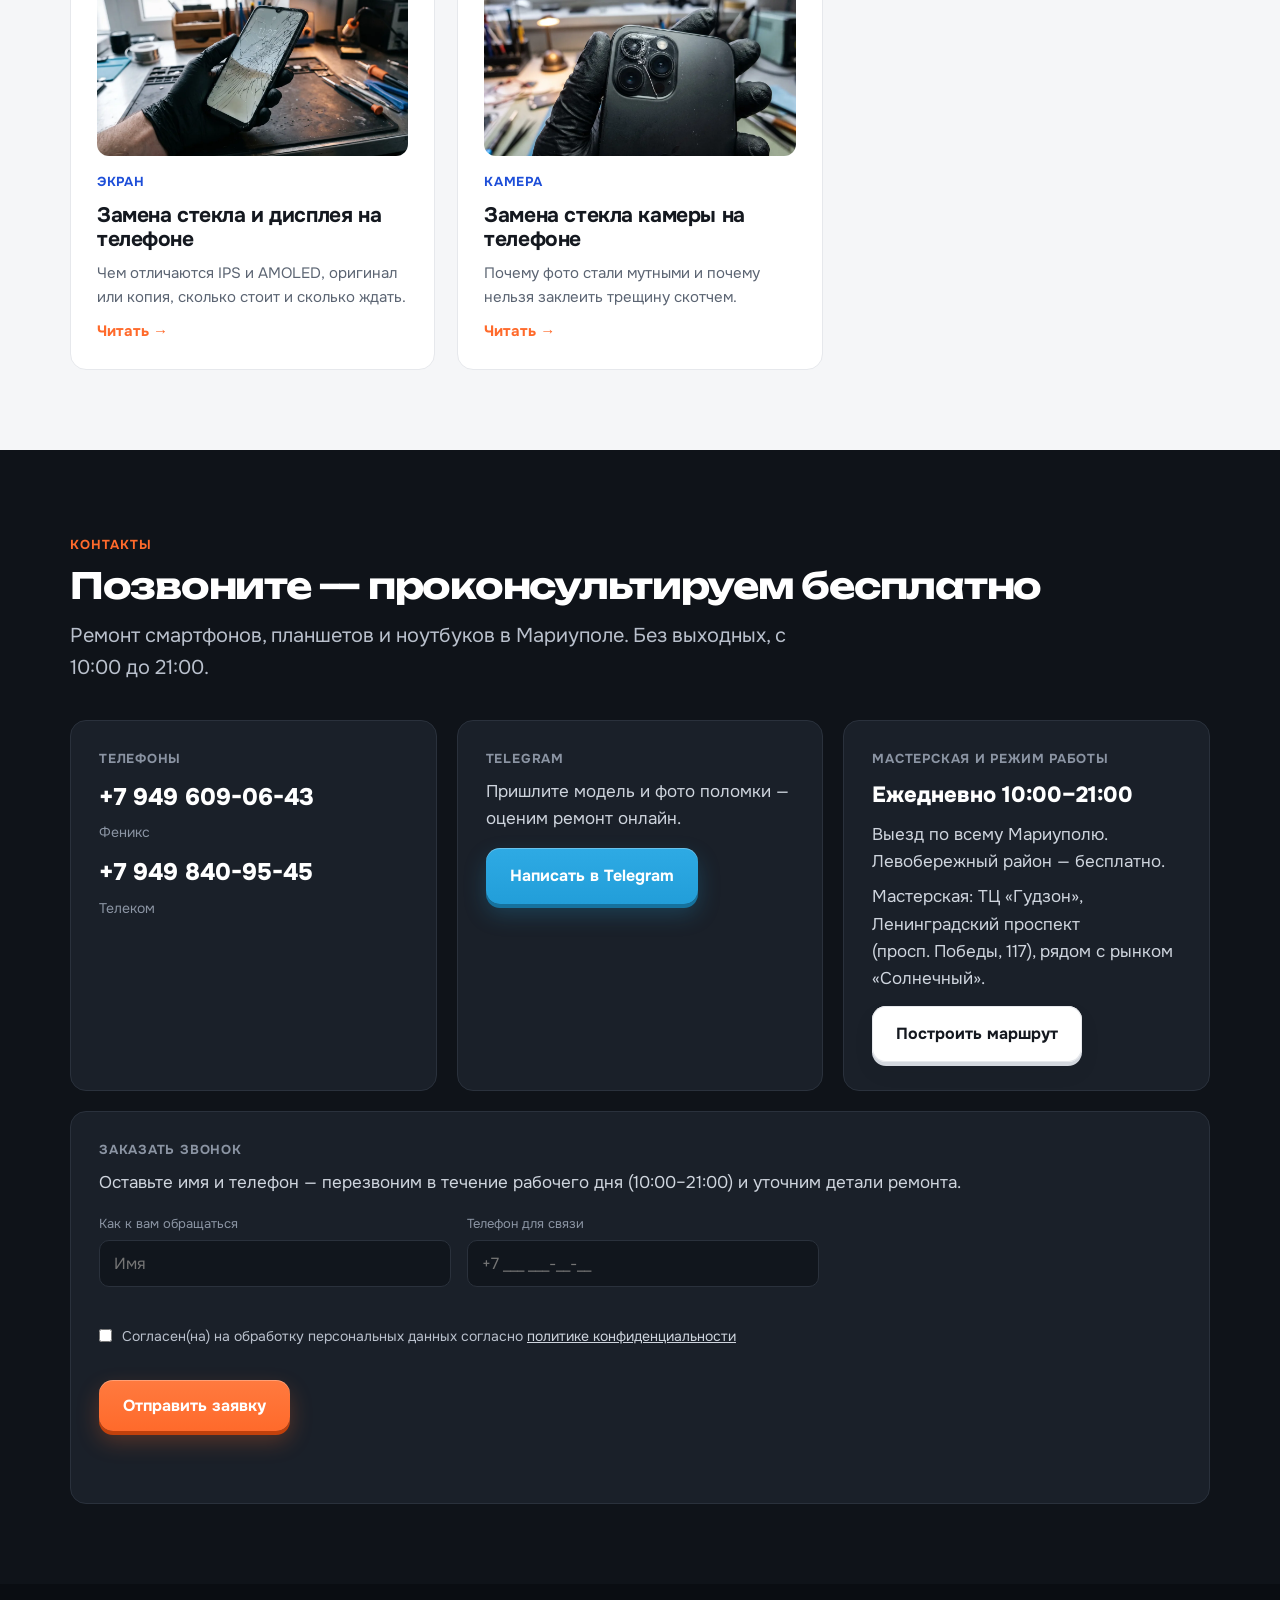
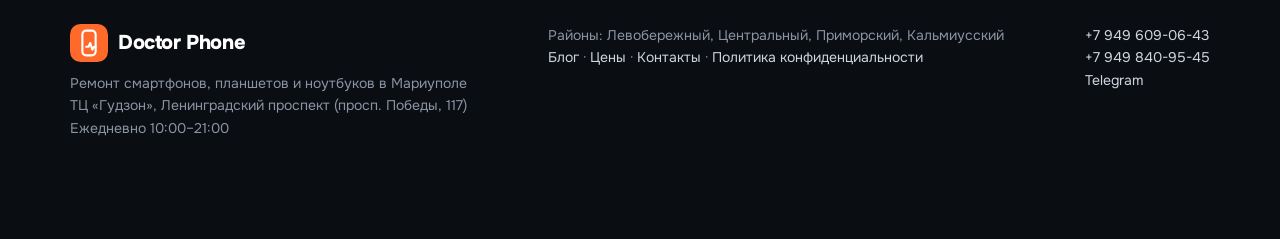
==== commit 6b8f3518: "Часы 10:00–21:00 и адрес мастерской (ТЦ «Гудзон») на сайте Адрес и кнопка «Построить маршрут» в конт" ====
--- a/index.html
+++ b/index.html
@@ -4,7 +4,7 @@
 <meta charset="utf-8">
 <meta name="viewport" content="width=device-width, initial-scale=1">
 <title>Ремонт телефонов и ноутбуков в Мариуполе, выезд мастера — Doctor Phone</title>
-<meta name="description" content="Ремонт смартфонов, планшетов и ноутбуков в Мариуполе. Замена экрана и аккумулятора за 30–40 минут, ремонт после воды, пайка, прошивка. Бесплатная диагностика, выезд по городу, в Левобережном — бесплатно. Без выходных, 10:00–20:00.">
+<meta name="description" content="Ремонт смартфонов, планшетов и ноутбуков в Мариуполе. Замена экрана и аккумулятора за 30–40 минут, ремонт после воды, пайка, прошивка. Бесплатная диагностика, выезд по городу, в Левобережном — бесплатно. Без выходных, 10:00–21:00.">
 <link rel="canonical" href="https://drphone-mrpl.ru/">
 <meta property="og:type" content="website">
 <meta property="og:title" content="Ремонт телефонов и ноутбуков в Мариуполе — Doctor Phone">
@@ -22,13 +22,24 @@
 <link rel="preload" href="assets/fonts/onest-cyrillic-wght-normal.woff2" as="font" type="font/woff2" crossorigin>
 <link rel="stylesheet" href="assets/style.css">
 <script type="application/ld+json">
-{"@context": "https://schema.org", "@type": "LocalBusiness", "@id": "https://drphone-mrpl.ru/#business", "name": "Doctor Phone", "description": "Ремонт смартфонов, планшетов и ноутбуков в Мариуполе: замена дисплеев и аккумуляторов, ремонт после влаги, пайка, прошивка, перенос данных.", "url": "https://drphone-mrpl.ru/", "telephone": ["+7-949-609-06-43", "+7-949-840-95-45"], "priceRange": "Уточняйте по телефону", "areaServed": {"@type": "City", "name": "Мариуполь"}, "openingHoursSpecification": [{"@type": "OpeningHoursSpecification", "dayOfWeek": ["Monday", "Tuesday", "Wednesday", "Thursday", "Friday", "Saturday", "Sunday"], "opens": "10:00", "closes": "20:00"}], "sameAs": ["https://t.me/remont_telefonov_mariupol"], "image": ["https://drphone-mrpl.ru/assets/og-image.jpg", "https://drphone-mrpl.ru/assets/gallery/masterskaya.webp"], "address": {"@type": "PostalAddress", "addressLocality": "Мариуполь", "addressCountry": "RU"}, "knowsAbout": ["ремонт смартфонов", "ремонт iPhone", "ремонт ноутбуков", "ремонт планшетов"], "hasOfferCatalog": {"@type": "OfferCatalog", "name": "Услуги ремонта", "itemListElement": [{"@type": "Offer", "itemOffered": {"@type": "Service", "name": "Замена дисплея", "description": "IPS и AMOLED для Android, дисплеи для iPhone. Замена стекла и тачскрина на смартфонах и планшетах.", "areaServed": {"@type": "City", "name": "Мариуполь"}}}, {"@type": "Offer", "itemOffered": {"@type": "Service", "name": "Замена аккумулятора", "description": "Android и iPhone. Для iPhone — варианты с сообщением о неоригинальной батарее, без него и усиленные.", "areaServed": {"@type": "City", "name": "Мариуполь"}}}, {"@type": "Offer", "itemOffered": {"@type": "Service", "name": "Разъёмы зарядки", "description": "Замена разъёмов micro-USB, Type-C и Lightning. Чистка разъёмов, динамиков и линз камер.", "areaServed": {"@type": "City", "name": "Мариуполь"}}}, {"@type": "Offer", "itemOffered": {"@type": "Service", "name": "Стекло камеры", "description": "Замена разбитого стекла над объективами. Камеру не трогаем — фото становятся чёткими снова.", "areaServed": {"@type": "City", "name": "Мариуполь"}}}, {"@type": "Offer", "itemOffered": {"@type": "Service", "name": "Ремонт после воды", "description": "Разборка, чистка платы от окислов, восстановление цепей. Чем раньше принесёте — тем выше шанс.", "areaServed": {"@type": "City", "name": "Мариуполь"}}}, {"@type": "Offer", "itemOffered": {"@type": "Service", "name": "Ремонт платы и пайка", "description": "Нет сети, не видит SIM, нет звука. Reball — перепайка процессора, памяти, ОЗУ.", "areaServed": {"@type": "City", "name": "Мариуполь"}}}, {"@type": "Offer", "itemOffered": {"@type": "Service", "name": "Прошивка и доступ", "description": "Прошивка Android, восстановление доступа при забытом пароле и Google-аккаунте, регистрация аккаунтов.", "areaServed": {"@type": "City", "name": "Мариуполь"}}}, {"@type": "Offer", "itemOffered": {"@type": "Service", "name": "Перенос данных", "description": "Контакты, фото, переписки со старого телефона на новый — в том числе с разбитого.", "areaServed": {"@type": "City", "name": "Мариуполь"}}}, {"@type": "Offer", "itemOffered": {"@type": "Service", "name": "Защитные стёкла", "description": "Поклейка защитных стёкол и бронеплёнок на экран, корпус и камеру.", "areaServed": {"@type": "City", "name": "Мариуполь"}}}, {"@type": "Offer", "itemOffered": {"@type": "Service", "name": "Чистка и термопаста", "description": "Ноутбук греется, шумит, тормозит, выключается под нагрузкой — чистка от пыли и замена термопасты.", "areaServed": {"@type": "City", "name": "Мариуполь"}}}, {"@type": "Offer", "itemOffered": {"@type": "Service", "name": "Система и программы", "description": "Восстановление и обновление ОС, установка программ и драйверов. Апгрейд: SSD вместо HDD, ОЗУ.", "areaServed": {"@type": "City", "name": "Мариуполь"}}}, {"@type": "Offer", "itemOffered": {"@type": "Service", "name": "Матрица, клавиатура, батарея", "description": "Замена разбитой матрицы, клавиатуры, аккумулятора. Ремонт корпуса и петель.", "areaServed": {"@type": "City", "name": "Мариуполь"}}}]}}
+{"@context": "https://schema.org", "@type": "LocalBusiness", "@id": "https://drphone-mrpl.ru/#business", "name": "Doctor Phone", "description": "Ремонт смартфонов, планшетов и ноутбуков в Мариуполе: замена дисплеев и аккумуляторов, ремонт после влаги, пайка, прошивка, перенос данных.", "url": "https://drphone-mrpl.ru/", "telephone": ["+7-949-609-06-43", "+7-949-840-95-45"], "priceRange": "Уточняйте по телефону", "areaServed": {"@type": "City", "name": "Мариуполь"}, "openingHoursSpecification": [{"@type": "OpeningHoursSpecification", "dayOfWeek": ["Monday", "Tuesday", "Wednesday", "Thursday", "Friday", "Saturday", "Sunday"], "opens": "10:00", "closes": "21:00"}], "sameAs": ["https://t.me/remont_telefonov_mariupol"], "image": ["https://drphone-mrpl.ru/assets/og-image.jpg", "https://drphone-mrpl.ru/assets/gallery/masterskaya.webp"], "address": {"@type": "PostalAddress", "streetAddress": "Ленинградский проспект (просп. Победы, 117), ТЦ «Гудзон»", "addressLocality": "Мариуполь", "addressCountry": "RU"}, "knowsAbout": ["ремонт смартфонов", "ремонт iPhone", "ремонт ноутбуков", "ремонт планшетов"], "hasOfferCatalog": {"@type": "OfferCatalog", "name": "Услуги ремонта", "itemListElement": [{"@type": "Offer", "itemOffered": {"@type": "Service", "name": "Замена дисплея", "description": "IPS и AMOLED для Android, дисплеи для iPhone. Замена стекла и тачскрина на смартфонах и планшетах.", "areaServed": {"@type": "City", "name": "Мариуполь"}}}, {"@type": "Offer", "itemOffered": {"@type": "Service", "name": "Замена аккумулятора", "description": "Android и iPhone. Для iPhone — варианты с сообщением о неоригинальной батарее, без него и усиленные.", "areaServed": {"@type": "City", "name": "Мариуполь"}}}, {"@type": "Offer", "itemOffered": {"@type": "Service", "name": "Разъёмы зарядки", "description": "Замена разъёмов micro-USB, Type-C и Lightning. Чистка разъёмов, динамиков и линз камер.", "areaServed": {"@type": "City", "name": "Мариуполь"}}}, {"@type": "Offer", "itemOffered": {"@type": "Service", "name": "Стекло камеры", "description": "Замена разбитого стекла над объективами. Камеру не трогаем — фото становятся чёткими снова.", "areaServed": {"@type": "City", "name": "Мариуполь"}}}, {"@type": "Offer", "itemOffered": {"@type": "Service", "name": "Ремонт после воды", "description": "Разборка, чистка платы от окислов, восстановление цепей. Чем раньше принесёте — тем выше шанс.", "areaServed": {"@type": "City", "name": "Мариуполь"}}}, {"@type": "Offer", "itemOffered": {"@type": "Service", "name": "Ремонт платы и пайка", "description": "Нет сети, не видит SIM, нет звука. Reball — перепайка процессора, памяти, ОЗУ.", "areaServed": {"@type": "City", "name": "Мариуполь"}}}, {"@type": "Offer", "itemOffered": {"@type": "Service", "name": "Прошивка и доступ", "description": "Прошивка Android, восстановление доступа при забытом пароле и Google-аккаунте, регистрация аккаунтов.", "areaServed": {"@type": "City", "name": "Мариуполь"}}}, {"@type": "Offer", "itemOffered": {"@type": "Service", "name": "Перенос данных", "description": "Контакты, фото, переписки со старого телефона на новый — в том числе с разбитого.", "areaServed": {"@type": "City", "name": "Мариуполь"}}}, {"@type": "Offer", "itemOffered": {"@type": "Service", "name": "Защитные стёкла", "description": "Поклейка защитных стёкол и бронеплёнок на экран, корпус и камеру.", "areaServed": {"@type": "City", "name": "Мариуполь"}}}, {"@type": "Offer", "itemOffered": {"@type": "Service", "name": "Чистка и термопаста", "description": "Ноутбук греется, шумит, тормозит, выключается под нагрузкой — чистка от пыли и замена термопасты.", "areaServed": {"@type": "City", "name": "Мариуполь"}}}, {"@type": "Offer", "itemOffered": {"@type": "Service", "name": "Система и программы", "description": "Восстановление и обновление ОС, установка программ и драйверов. Апгрейд: SSD вместо HDD, ОЗУ.", "areaServed": {"@type": "City", "name": "Мариуполь"}}}, {"@type": "Offer", "itemOffered": {"@type": "Service", "name": "Матрица, клавиатура, батарея", "description": "Замена разбитой матрицы, клавиатуры, аккумулятора. Ремонт корпуса и петель.", "areaServed": {"@type": "City", "name": "Мариуполь"}}}]}, "geo": {"@type": "GeoCoordinates", "latitude": 47.105232, "longitude": 37.6685}, "hasMap": "https://yandex.ru/maps/-/CXcmQ-7x"}
 </script>
 <script type="application/ld+json">
-{"@context": "https://schema.org", "@type": "FAQPage", "mainEntity": [{"@type": "Question", "name": "Сколько стоит ремонт?", "acceptedAnswer": {"@type": "Answer", "text": "Стоимость зависит от модели и поломки, поэтому точную цену называем после бесплатной диагностики. Позвоните и опишите проблему — сориентируем по цене сразу."}}, {"@type": "Question", "name": "Диагностика платная?", "acceptedAnswer": {"@type": "Answer", "text": "Диагностика и консультация бесплатные. Если после диагностики вы решите не ремонтировать устройство, платить не нужно."}}, {"@type": "Question", "name": "Сколько длится ремонт?", "acceptedAnswer": {"@type": "Answer", "text": "Замена дисплея или аккумулятора при наличии запчасти — в день обращения, обычно от 30–40 минут. Сложный ремонт платы — от 1 до 3 дней, reball — до 7 дней."}}, {"@type": "Question", "name": "Даёте ли гарантию?", "acceptedAnswer": {"@type": "Answer", "text": "Да, на выполненные работы даём гарантию до 1 месяца в зависимости от услуги. На ремонт после попадания влаги гарантия не предоставляется."}}, {"@type": "Question", "name": "Есть ли выезд на дом?", "acceptedAnswer": {"@type": "Answer", "text": "Да, выезжаем по всему Мариуполю. В Левобережном районе выезд бесплатный, в остальных районах — по договорённости."}}, {"@type": "Question", "name": "Ремонтируете ли технику после воды?", "acceptedAnswer": {"@type": "Answer", "text": "Да. Разбираем устройство, очищаем плату от окислов, восстанавливаем контакты и цепи. Чем раньше принесёте устройство, тем выше шанс на восстановление."}}, {"@type": "Question", "name": "Можно ли разблокировать телефон с забытым паролем?", "acceptedAnswer": {"@type": "Answer", "text": "Да, помогаем восстановить доступ к устройству и Google-аккаунту. Работаем только с владельцами — понадобится подтверждение (коробка, чек или данные аккаунта)."}}, {"@type": "Question", "name": "Как с вами связаться?", "acceptedAnswer": {"@type": "Answer", "text": "Позвоните по телефону +7 949 609-06-43 или +7 949 840-95-45 либо напишите в Telegram. Работаем без выходных с 10:00 до 20:00."}}]}
+{"@context": "https://schema.org", "@type": "FAQPage", "mainEntity": [{"@type": "Question", "name": "Сколько стоит ремонт?", "acceptedAnswer": {"@type": "Answer", "text": "Стоимость зависит от модели и поломки, поэтому точную цену называем после бесплатной диагностики. Позвоните и опишите проблему — сориентируем по цене сразу."}}, {"@type": "Question", "name": "Диагностика платная?", "acceptedAnswer": {"@type": "Answer", "text": "Диагностика и консультация бесплатные. Если после диагностики вы решите не ремонтировать устройство, платить не нужно."}}, {"@type": "Question", "name": "Сколько длится ремонт?", "acceptedAnswer": {"@type": "Answer", "text": "Замена дисплея или аккумулятора при наличии запчасти — в день обращения, обычно от 30–40 минут. Сложный ремонт платы — от 1 до 3 дней, reball — до 7 дней."}}, {"@type": "Question", "name": "Даёте ли гарантию?", "acceptedAnswer": {"@type": "Answer", "text": "Да, на выполненные работы даём гарантию до 1 месяца в зависимости от услуги. На ремонт после попадания влаги гарантия не предоставляется."}}, {"@type": "Question", "name": "Есть ли выезд на дом?", "acceptedAnswer": {"@type": "Answer", "text": "Да, выезжаем по всему Мариуполю. В Левобережном районе выезд бесплатный, в остальных районах — по договорённости."}}, {"@type": "Question", "name": "Ремонтируете ли технику после воды?", "acceptedAnswer": {"@type": "Answer", "text": "Да. Разбираем устройство, очищаем плату от окислов, восстанавливаем контакты и цепи. Чем раньше принесёте устройство, тем выше шанс на восстановление."}}, {"@type": "Question", "name": "Можно ли разблокировать телефон с забытым паролем?", "acceptedAnswer": {"@type": "Answer", "text": "Да, помогаем восстановить доступ к устройству и Google-аккаунту. Работаем только с владельцами — понадобится подтверждение (коробка, чек или данные аккаунта)."}}, {"@type": "Question", "name": "Как с вами связаться?", "acceptedAnswer": {"@type": "Answer", "text": "Позвоните по телефону +7 949 609-06-43 или +7 949 840-95-45 либо напишите в Telegram. Работаем без выходных с 10:00 до 21:00."}}]}
 </script>
+<!-- Yandex.Metrika counter -->
+<script>
+(function(m,e,t,r,i,k,a){m[i]=m[i]||function(){(m[i].a=m[i].a||[]).push(arguments)};
+m[i].l=1*new Date();
+for (var j = 0; j < document.scripts.length; j++) {if (document.scripts[j].src === r) { return; }}
+k=e.createElement(t),a=e.getElementsByTagName(t)[0],k.async=1,k.src=r,a.parentNode.insertBefore(k,a)})
+(window, document, "script", "https://mc.yandex.ru/metrika/tag.js", "ym");
+ym(114507236, "init", {clickmap:true, trackLinks:true, accurateTrackBounce:true, webvisor:true});
+</script>
+<!-- /Yandex.Metrika counter -->
 </head>
 <body>
+<noscript><div><img src="https://mc.yandex.ru/watch/114507236" style="position:absolute;left:-9999px" alt=""></div></noscript>
 
 <header class="header">
   <div class="container">
@@ -51,7 +62,7 @@
   <div class="container">
     <div>
       <h1>Ремонт смартфонов и ноутбуков <span>в Мариуполе</span></h1>
-      <p class="lead">Бесплатная диагностика, замена экрана и аккумулятора за <span style="white-space:nowrap">30–40 минут</span>. Выезд по всему городу — в Левобережном районе бесплатно. Работаем без выходных, с 10:00 до 20:00.</p>
+      <p class="lead">Бесплатная диагностика, замена экрана и аккумулятора за <span style="white-space:nowrap">30–40 минут</span>. Выезд по всему городу — в Левобережном районе бесплатно. Работаем без выходных, с 10:00 до 21:00.</p>
       <div class="hero-btns">
         <a class="btn btn-primary" href="tel:+79496090643">
           <svg viewBox="0 0 24 24" fill="none" stroke="currentColor" stroke-width="2.2" stroke-linecap="round"><path d="M22 16.9v3a2 2 0 01-2.2 2 19.8 19.8 0 01-8.6-3.1 19.5 19.5 0 01-6-6A19.8 19.8 0 012.1 4.2 2 2 0 014.1 2h3a2 2 0 012 1.7c.1 1 .4 1.9.7 2.8a2 2 0 01-.5 2.1L8.1 9.9a16 16 0 006 6l1.3-1.3a2 2 0 012.1-.5c.9.3 1.8.6 2.8.7a2 2 0 011.7 2z"/></svg>
@@ -63,7 +74,7 @@
         </a>
       </div>
       <ul class="badges">
-        <li>Диагностика 0 ₽</li><li>Гарантия на работы</li><li>Срочный ремонт</li><li>Без выходных 10:00–20:00</li>
+        <li>Диагностика 0 ₽</li><li>Гарантия на работы</li><li>Срочный ремонт</li><li>Без выходных 10:00–21:00</li>
       </ul>
     </div>
     <div class="hero-visual">
@@ -293,6 +304,7 @@
         <li>Срочный ремонт — в день обращения</li>
         <li>Диагностика на месте бесплатно</li>
         <li>Сложный ремонт — заберём и вернём</li>
+        <li>Или приходите сами: ТЦ «Гудзон», Ленинградский проспект</li>
       </ul>
     </div>
     <div class="visit-box">
@@ -329,7 +341,7 @@
     <div class="guar">
       <div><b>0 ₽</b><span>диагностика и консультация</span></div>
       <div><b>до 1 мес.</b><span>гарантия на работы</span></div>
-      <div><b>7 дней</b><span>в неделю, с 10:00 до 20:00</span></div>
+      <div><b>7 дней</b><span>в неделю, с 10:00 до 21:00</span></div>
       <div><b>30 мин</b><span>замена экрана, АКБ, разъёма при наличии</span></div>
     </div>
   </div>
@@ -373,7 +385,7 @@
       <details><summary>Есть ли выезд на дом?</summary><p>Да, выезжаем по всему Мариуполю. В Левобережном районе выезд бесплатный, в остальных районах — по договорённости.</p></details>
       <details><summary>Ремонтируете ли технику после воды?</summary><p>Да. Разбираем устройство, очищаем плату от окислов, восстанавливаем контакты и цепи. Чем раньше принесёте устройство, тем выше шанс на восстановление.</p></details>
       <details><summary>Можно ли разблокировать телефон с забытым паролем?</summary><p>Да, помогаем восстановить доступ к устройству и Google-аккаунту. Работаем только с владельцами — понадобится подтверждение (коробка, чек или данные аккаунта).</p></details>
-      <details><summary>Как с вами связаться?</summary><p>Позвоните по телефону +7 949 609-06-43 или +7 949 840-95-45 либо напишите в Telegram. Работаем без выходных с 10:00 до 20:00.</p></details>
+      <details><summary>Как с вами связаться?</summary><p>Позвоните по телефону +7 949 609-06-43 или +7 949 840-95-45 либо напишите в Telegram. Работаем без выходных с 10:00 до 21:00.</p></details>
     </div>
   </div>
 </section>
@@ -429,7 +441,7 @@
   <div class="container">
     <span class="eyebrow">Контакты</span>
     <h2>Позвоните — проконсультируем бесплатно</h2>
-    <p class="lead">Ремонт смартфонов, планшетов и ноутбуков в Мариуполе. Без выходных, с 10:00 до 20:00.</p>
+    <p class="lead">Ремонт смартфонов, планшетов и ноутбуков в Мариуполе. Без выходных, с 10:00 до 21:00.</p>
     <div class="c-grid">
       <div class="c-card">
         <div class="lbl">Телефоны</div>
@@ -442,14 +454,15 @@
         <a class="btn btn-tg" href="https://t.me/remont_telefonov_mariupol" target="_blank" rel="noopener">Написать в Telegram</a>
       </div>
       <div class="c-card">
-        <div class="lbl">Режим работы</div>
-        <p style="font-size:22px;font-weight:800;color:#fff">Ежедневно 10:00–20:00</p>
+        <div class="lbl">Мастерская и режим работы</div>
+        <p style="font-size:22px;font-weight:800;color:#fff">Ежедневно 10:00–21:00</p>
         <p>Выезд по всему Мариуполю.<br>Левобережный район — бесплатно.</p>
-        <p>Работаю на выезде: привожу запчасти с собой,<br>технику принимаю по договорённости.</p>
+        <p>Мастерская: ТЦ «Гудзон», Ленинградский проспект<br>(просп. Победы, 117), рядом с рынком «Солнечный».</p>
+        <a class="btn btn-ghost" style="margin-top:14px" href="https://yandex.ru/maps/-/CXcmQ-7x" target="_blank" rel="noopener">Построить маршрут</a>
       </div>
       <div class="c-card c-card-form">
         <div class="lbl">Заказать звонок</div>
-        <p>Оставьте имя и телефон — перезвоним в течение рабочего дня (10:00–20:00) и уточним детали ремонта.</p>
+        <p>Оставьте имя и телефон — перезвоним в течение рабочего дня (10:00–21:00) и уточним детали ремонта.</p>
         <form id="callback-form" class="callback-form" novalidate>
           <div class="field">
             <label for="cb-name">Как к вам обращаться</label>
@@ -480,6 +493,7 @@
     <div>
       <a class="logo" href="index.html"><svg viewBox="0 0 40 40" fill="none"><rect width="40" height="40" rx="11" fill="#ff6a2b"/><rect x="13" y="7" width="14" height="26" rx="4" stroke="#fff" stroke-width="2.2"/><path d="M17 24h2.5l1.8-4 2.2 7 1.8-3h1.7" stroke="#fff" stroke-width="2.2" stroke-linecap="round" stroke-linejoin="round"/></svg><span>Doctor Phone</span></a>
       <p style="margin-top:10px">Ремонт смартфонов, планшетов и ноутбуков в Мариуполе</p>
+      <p>ТЦ «Гудзон», Ленинградский проспект (просп. Победы, 117)<br>Ежедневно 10:00–21:00</p>
     </div>
     <div>
       <p>Районы: Левобережный, Центральный, Приморский, Кальмиусский</p>
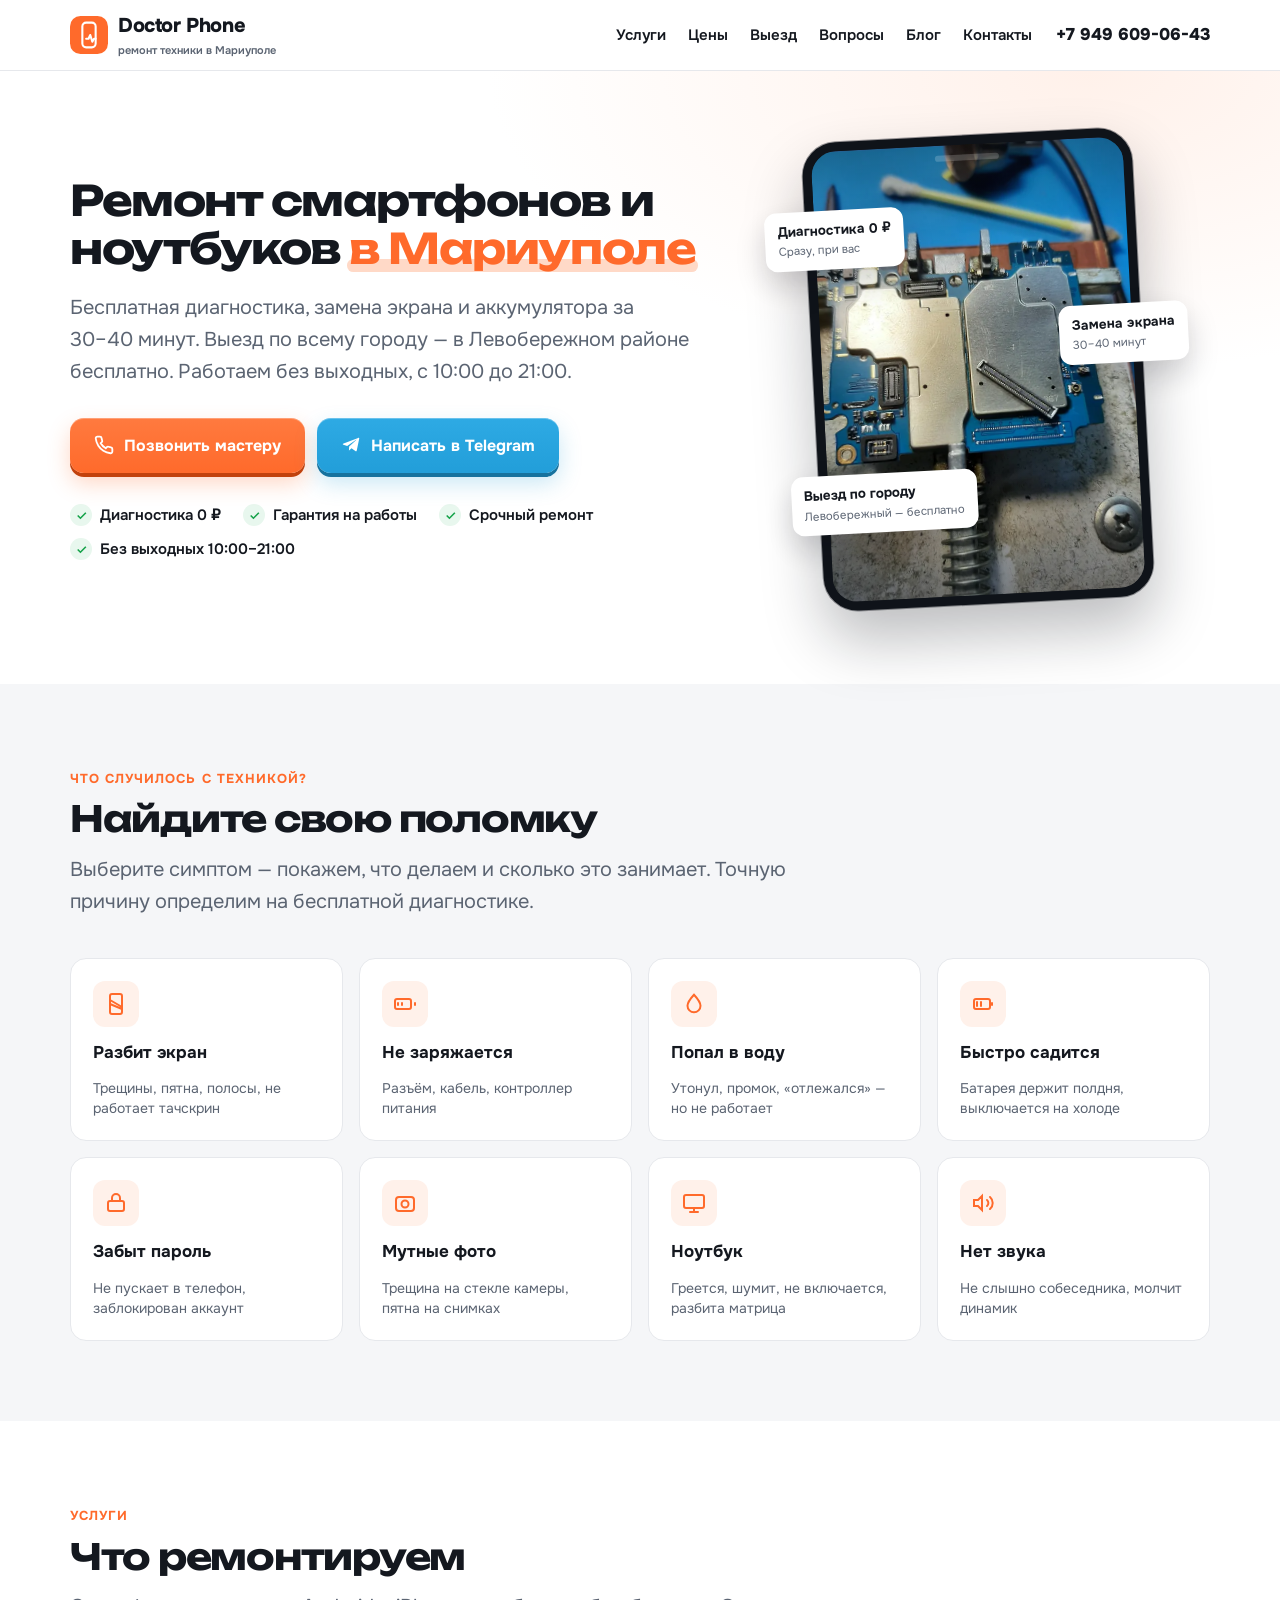
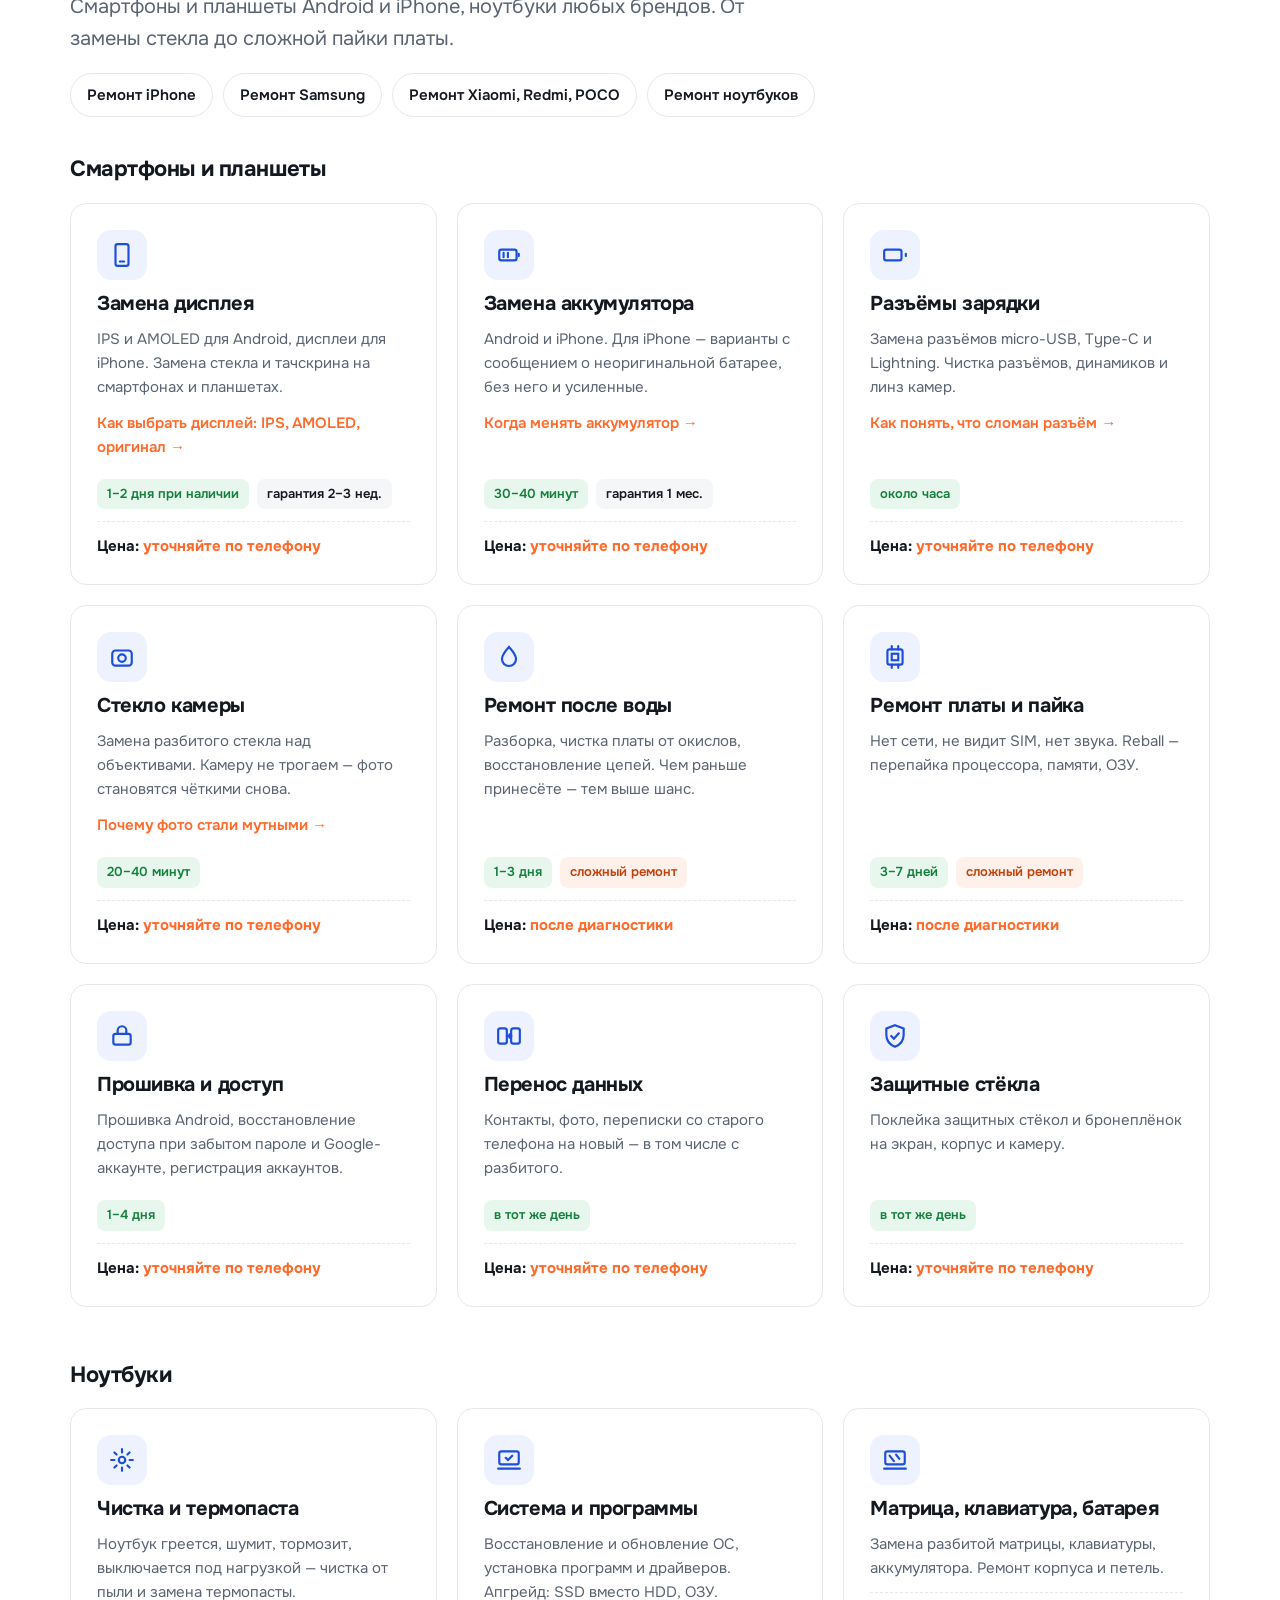
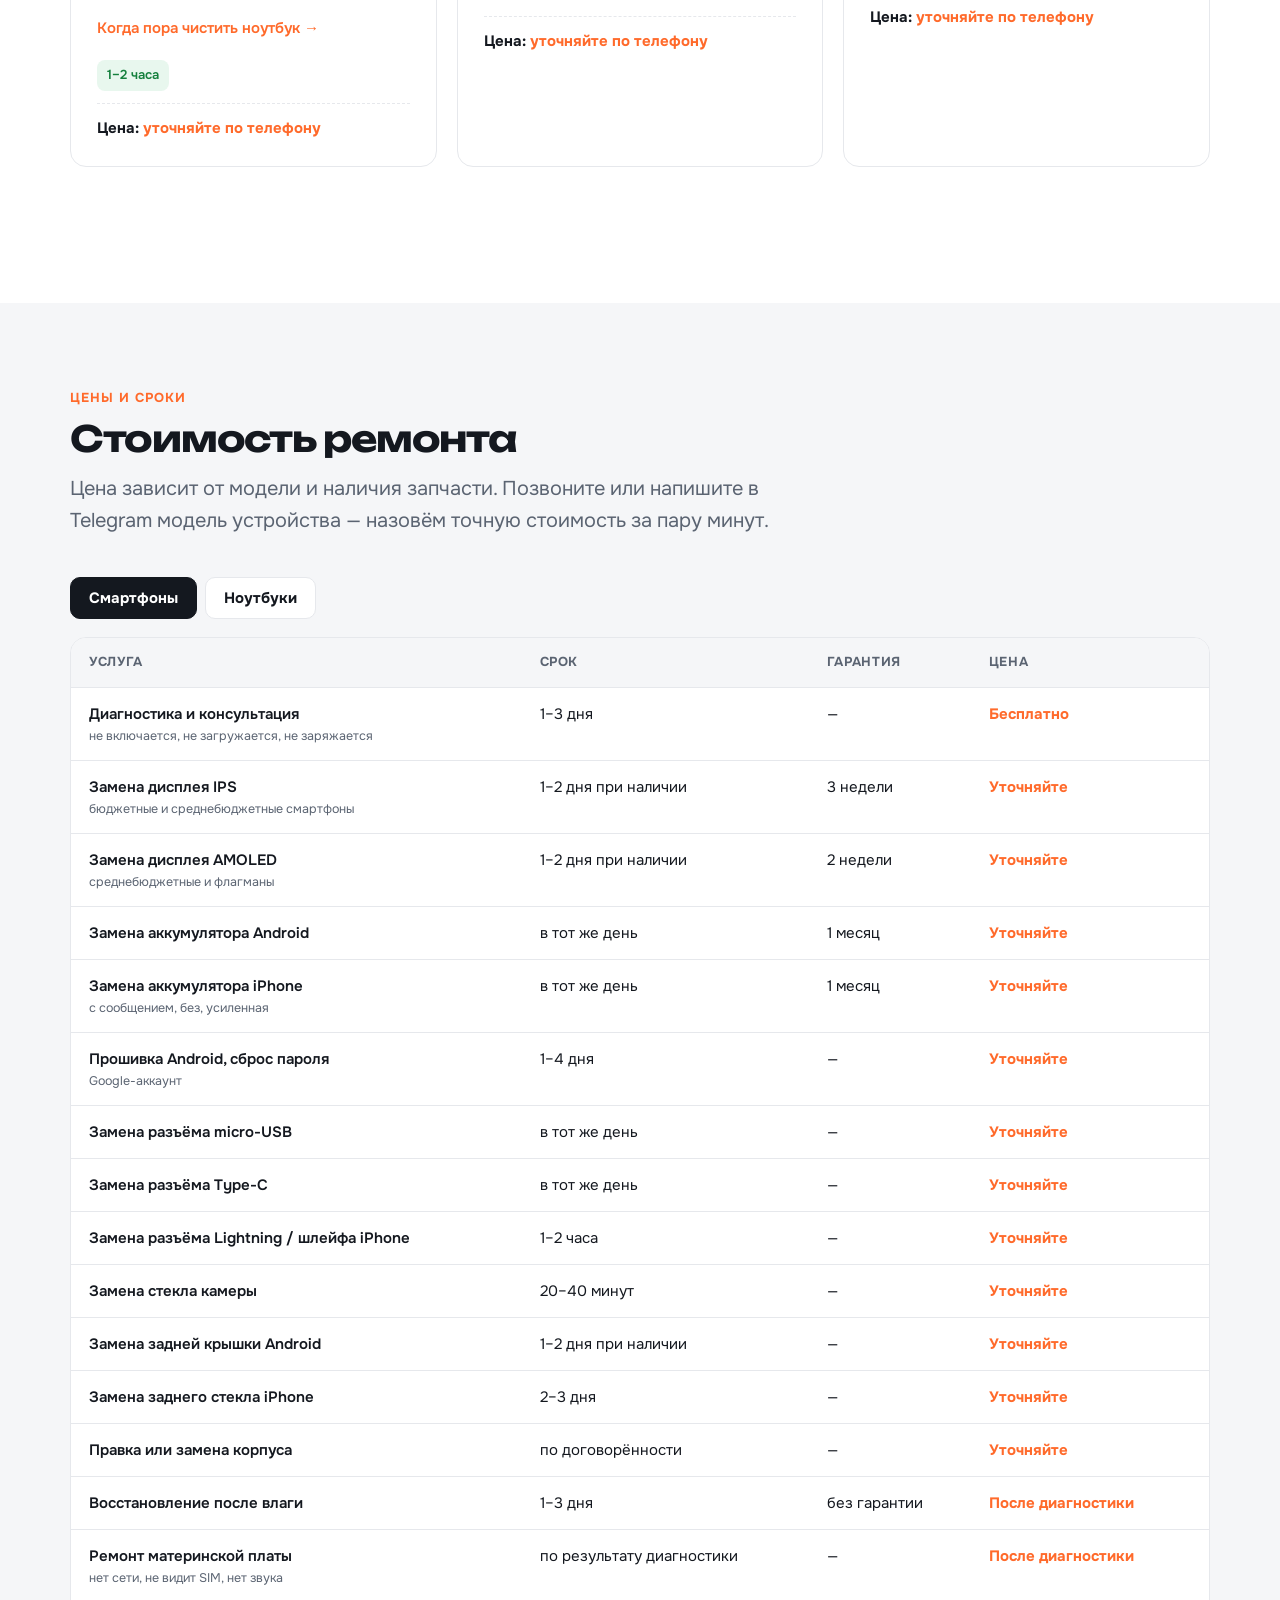
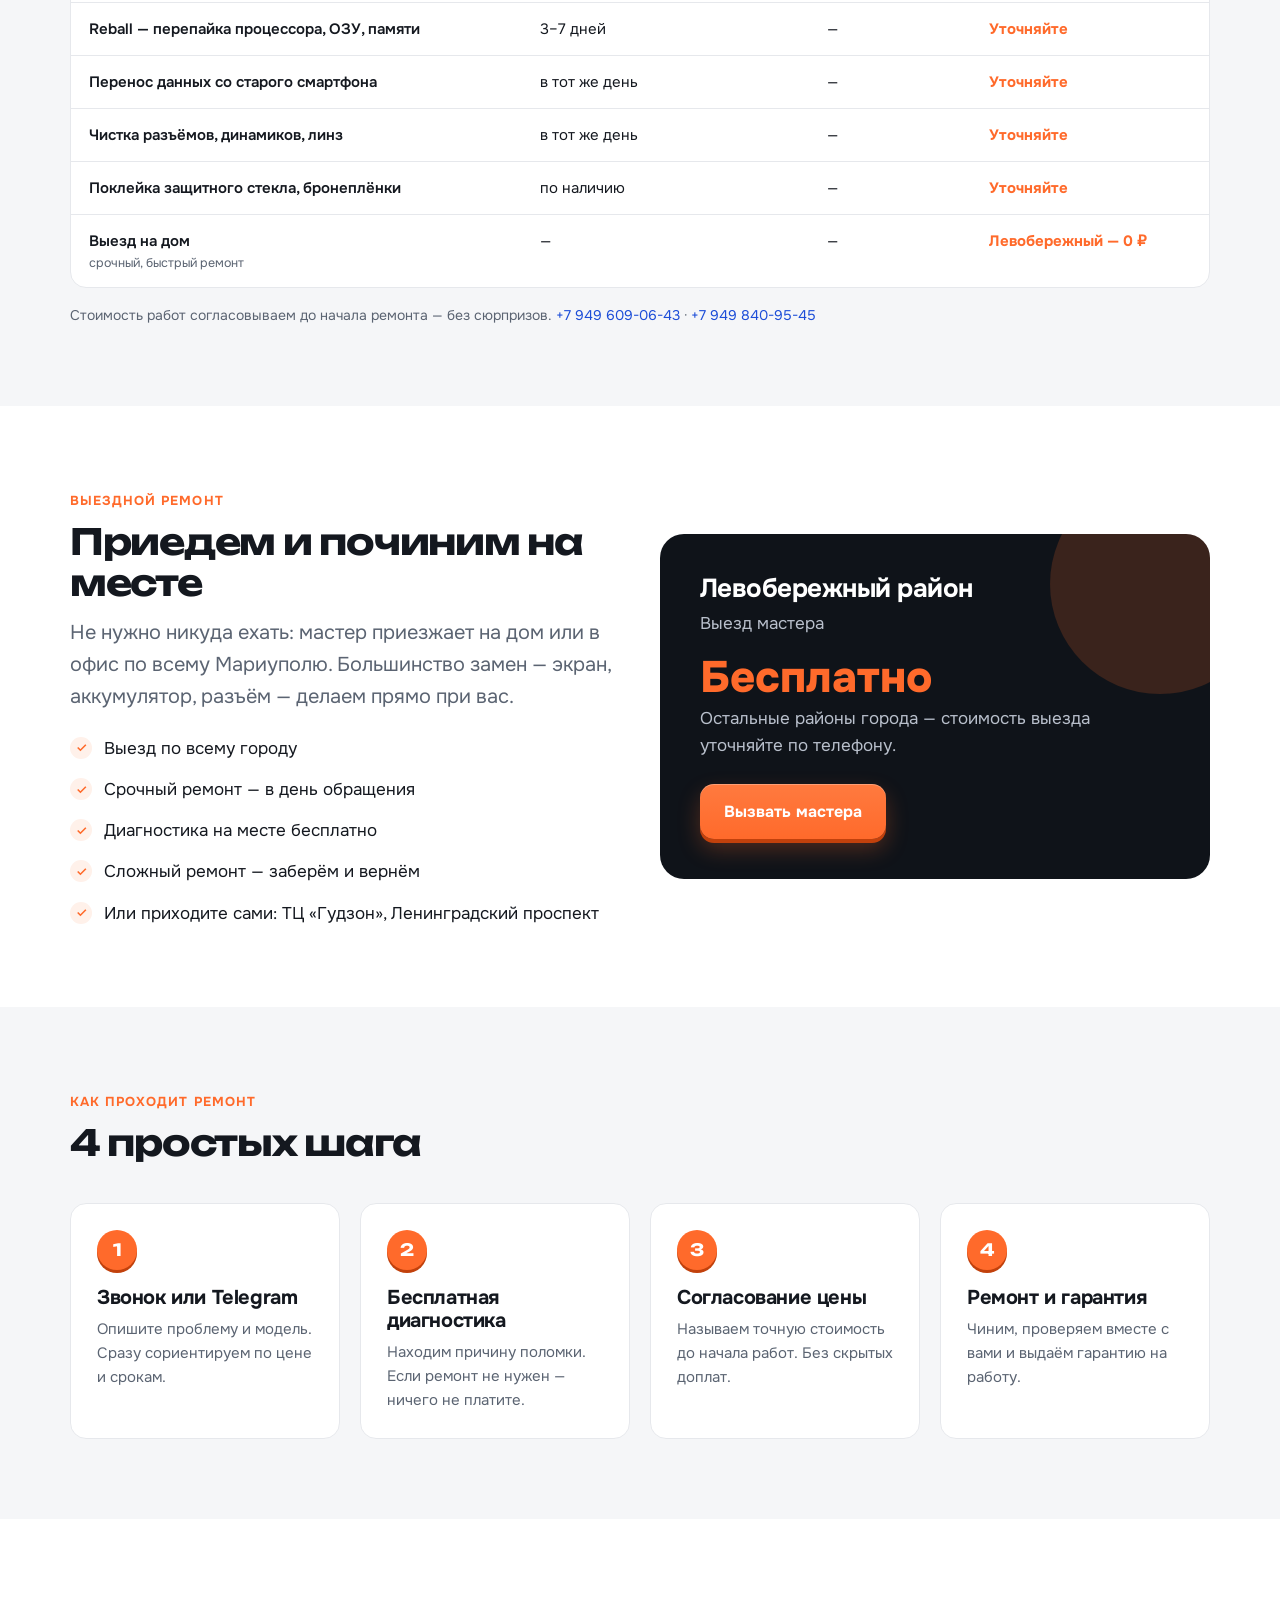
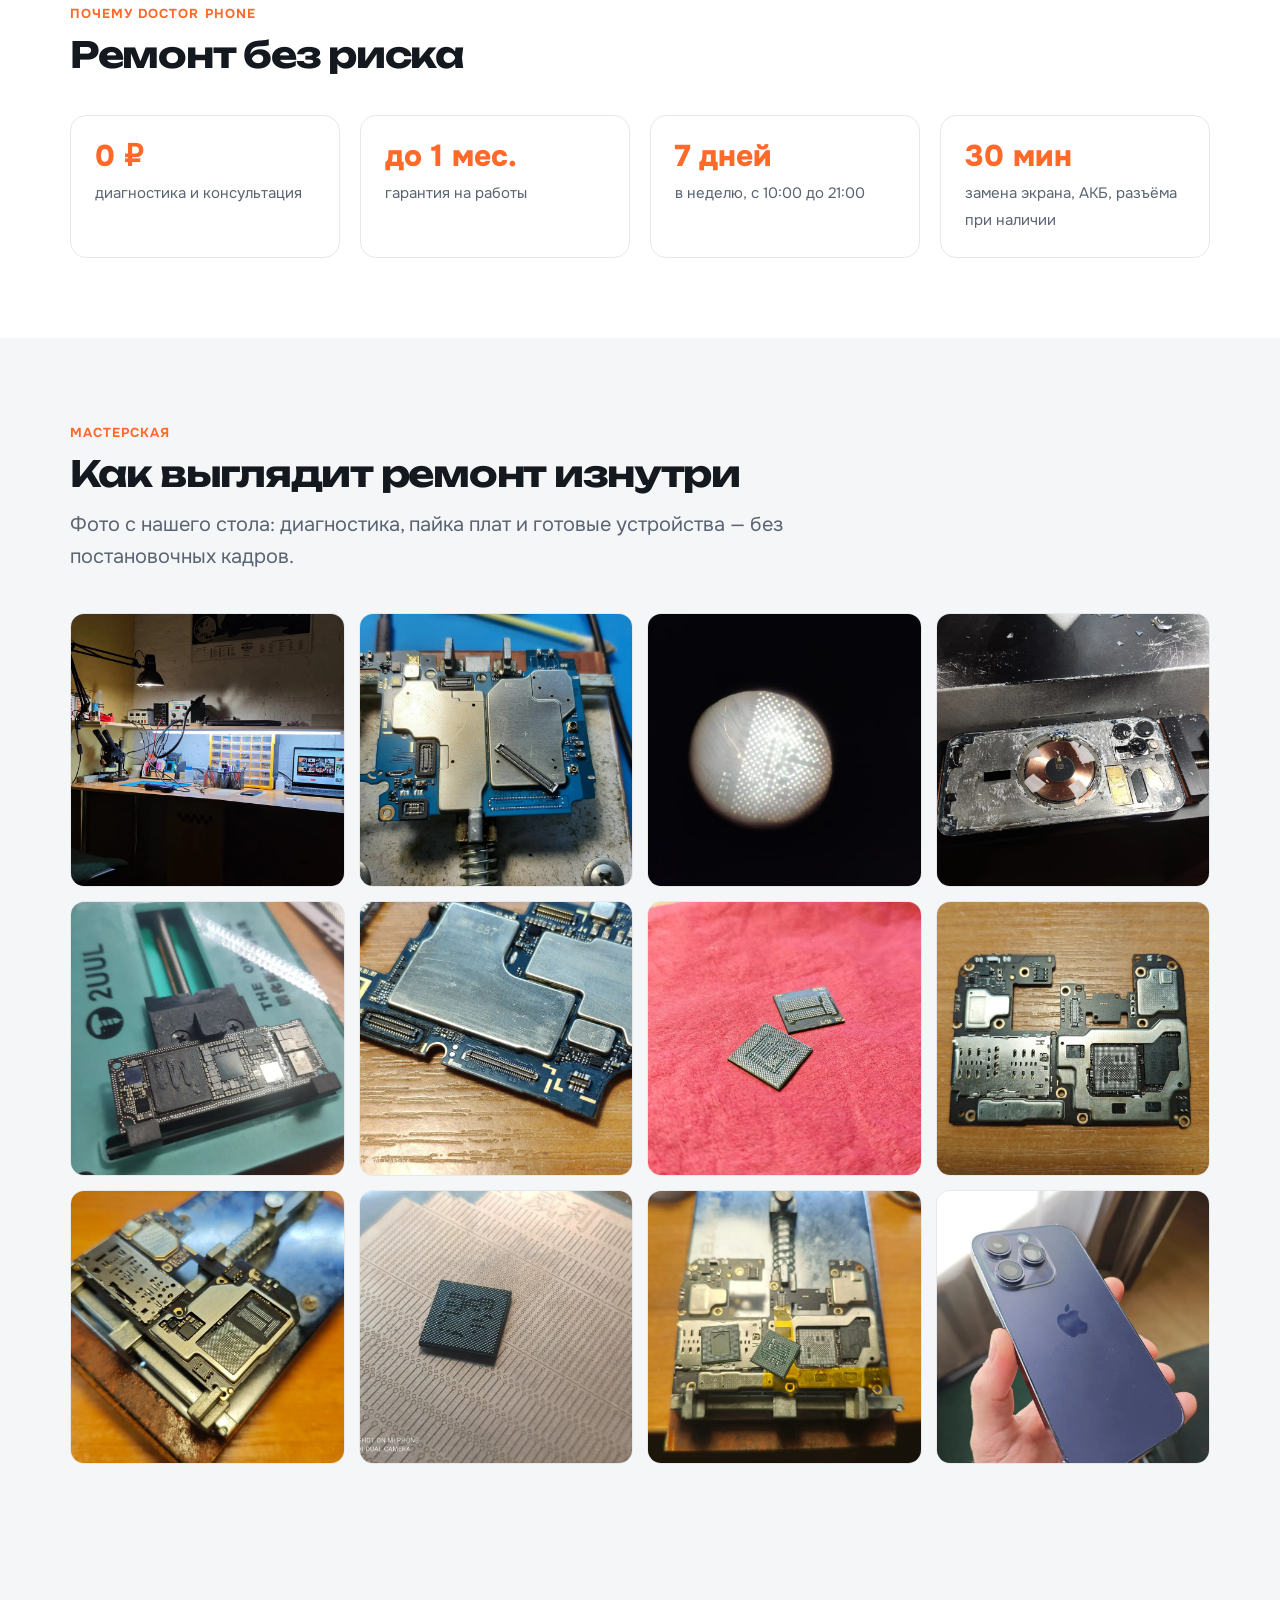
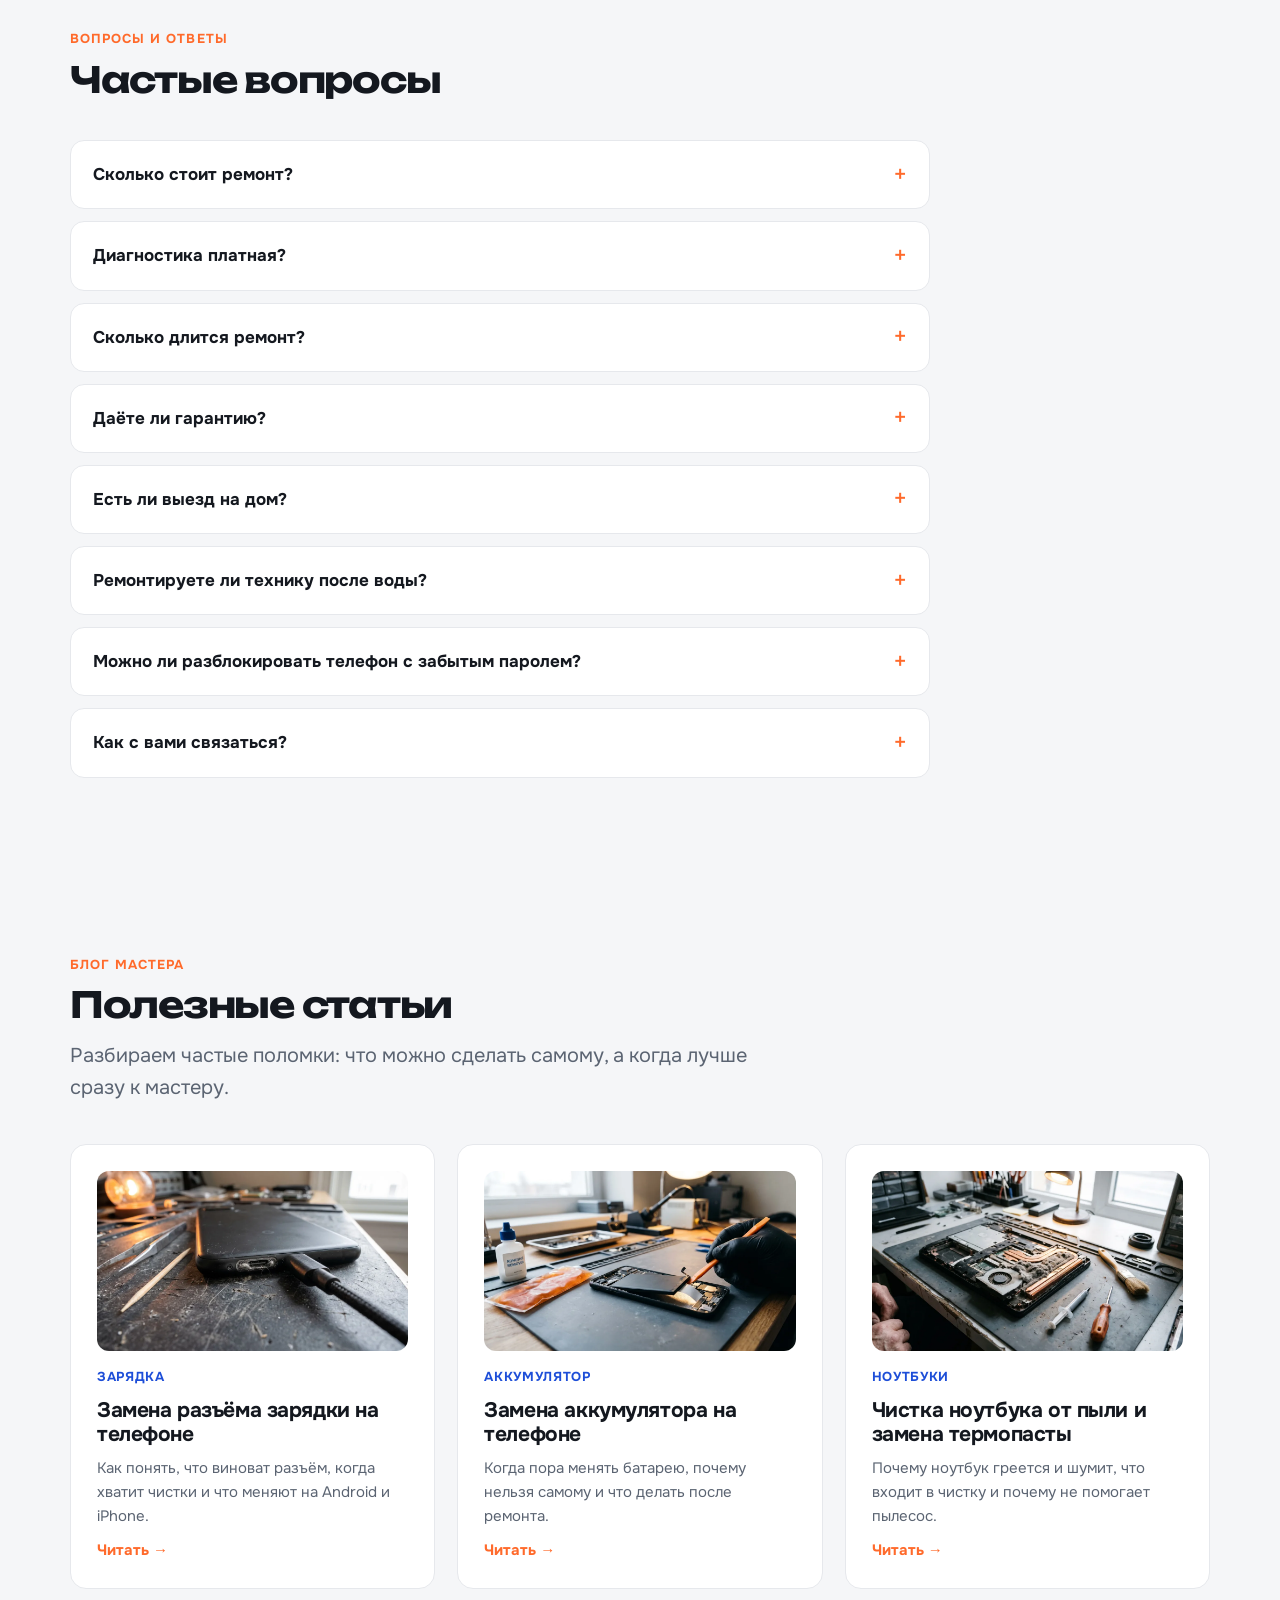
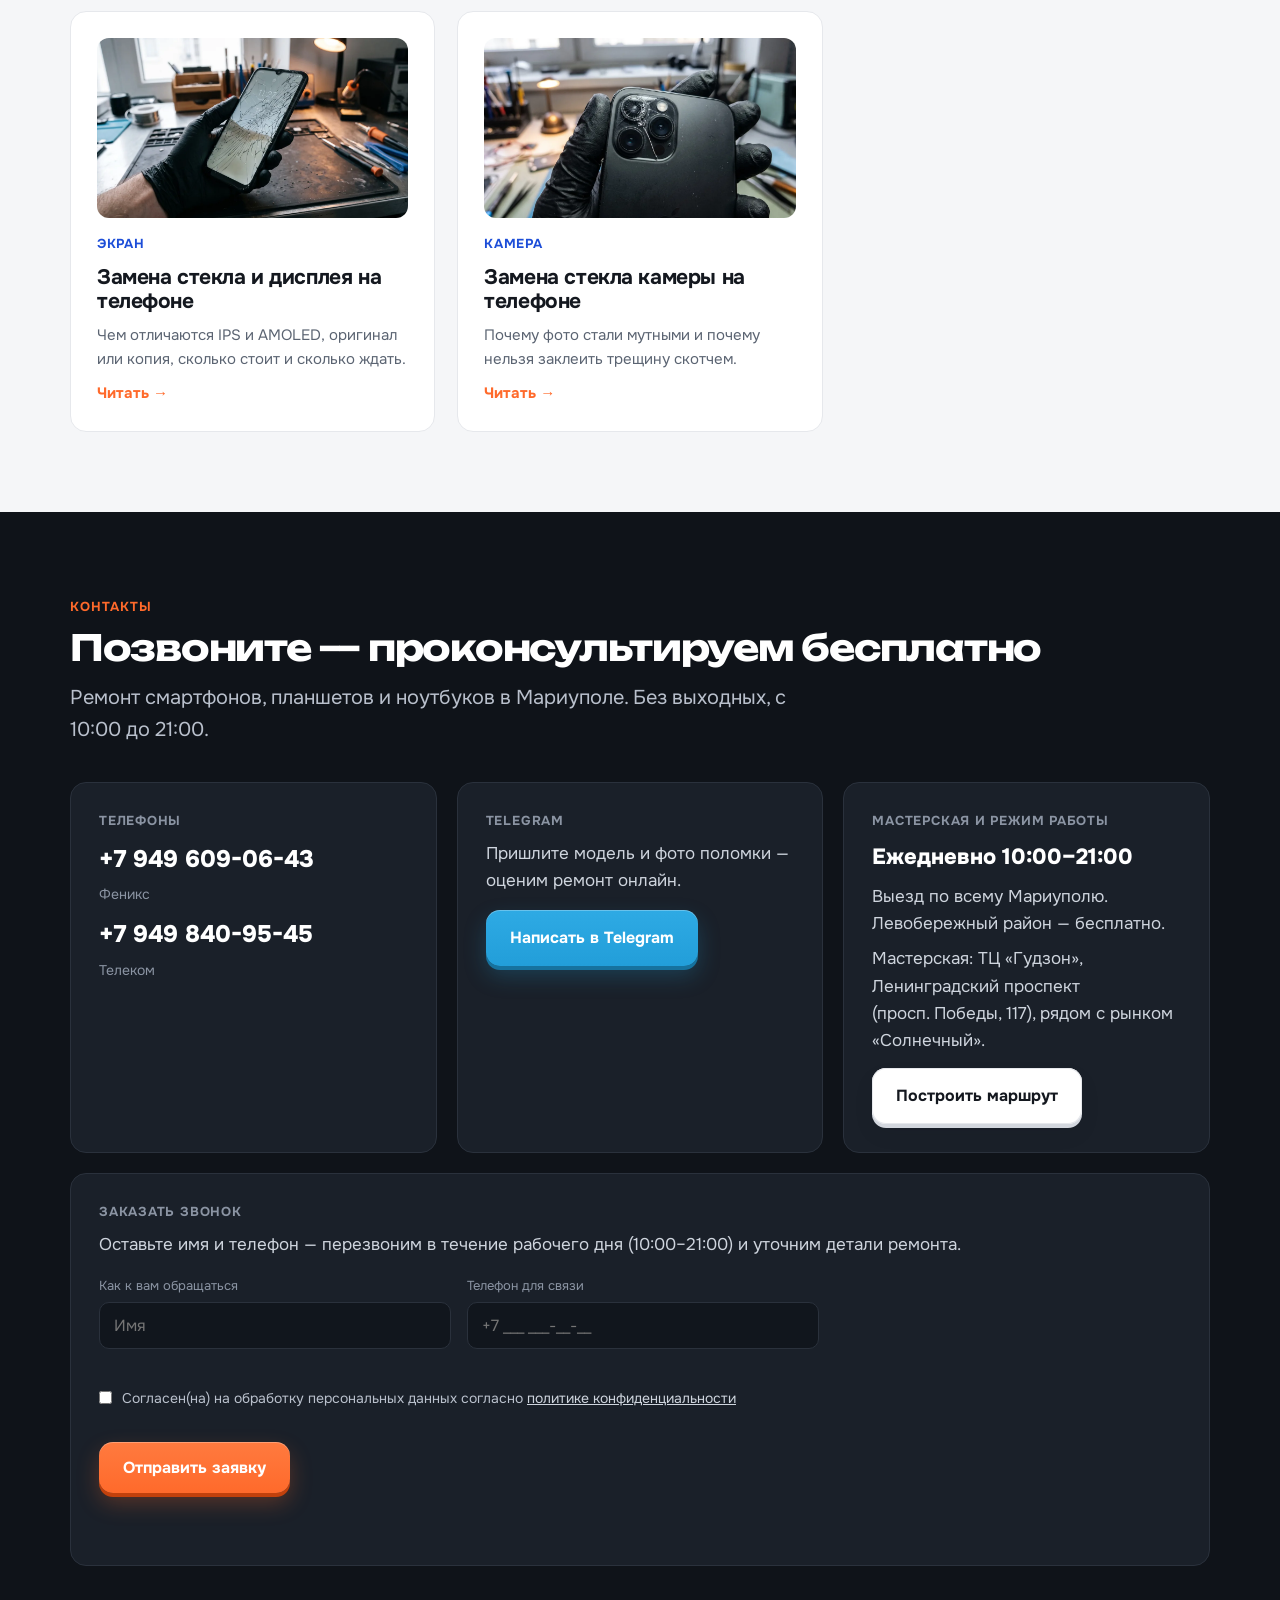
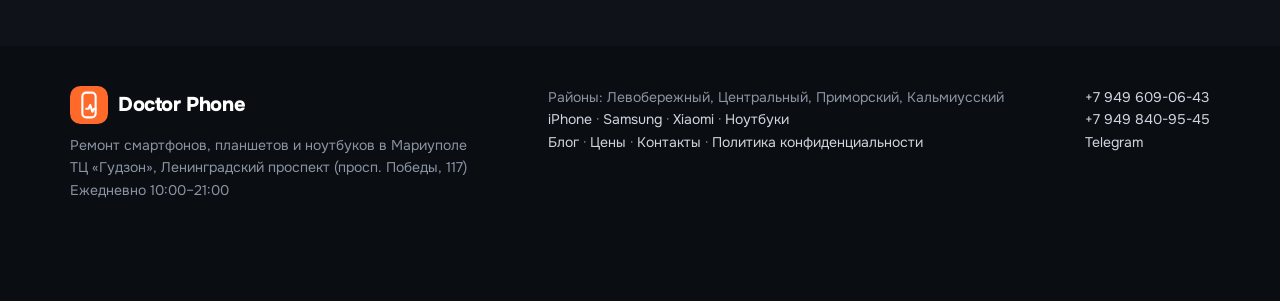
==== commit 5a84e16e: "SEO: страницы «Ремонт iPhone / Samsung / Xiaomi / ноутбуков в Мариуполе» Четыре посадочные страницы " ====
--- a/index.html
+++ b/index.html
@@ -138,6 +138,8 @@
       <span class="eyebrow">Услуги</span>
       <h2>Что ремонтируем</h2>
       <p class="lead">Смартфоны и планшеты Android и iPhone, ноутбуки любых брендов. От замены стекла до сложной пайки платы.</p>
+    
+      <nav class="brand-links" aria-label="Ремонт по брендам"><a href="uslugi/remont-iphone/">Ремонт iPhone</a><a href="uslugi/remont-samsung/">Ремонт Samsung</a><a href="uslugi/remont-xiaomi/">Ремонт Xiaomi, Redmi, POCO</a><a href="uslugi/remont-noutbukov/">Ремонт ноутбуков</a></nav>
     </div>
 
     <h3 class="subhead">Смартфоны и планшеты</h3>
@@ -497,7 +499,7 @@
     </div>
     <div>
       <p>Районы: Левобережный, Центральный, Приморский, Кальмиусский</p>
-      <p><a href="blog/index.html">Блог</a> · <a href="#price">Цены</a> · <a href="#contacts">Контакты</a> · <a href="privacy.html">Политика конфиденциальности</a></p>
+      <p><a href="uslugi/remont-iphone/">iPhone</a> · <a href="uslugi/remont-samsung/">Samsung</a> · <a href="uslugi/remont-xiaomi/">Xiaomi</a> · <a href="uslugi/remont-noutbukov/">Ноутбуки</a><br><a href="blog/index.html">Блог</a> · <a href="#price">Цены</a> · <a href="#contacts">Контакты</a> · <a href="privacy.html">Политика конфиденциальности</a></p>
     </div>
     <div>
       <p><a href="tel:+79496090643">+7 949 609-06-43</a></p>
--- a/assets/style.css
+++ b/assets/style.css
@@ -407,3 +407,12 @@
 /* service card → article link */
 .card-link{font-size:15px;font-weight:600;color:var(--accent);text-decoration:none;background:linear-gradient(currentColor,currentColor) 0 100%/0 1px no-repeat;transition:background-size .2s cubic-bezier(.2,.8,.2,1);align-self:flex-start}
 .card-link:hover{text-decoration:none;background-size:100% 1px}
+
+/* service landing pages */
+.article img.wide{aspect-ratio:16/10;object-fit:cover}
+.article .lead{margin-bottom:8px}
+.article .table-wrap{margin:10px 0 8px}
+.article .table-wrap table{margin:0;border:0;border-radius:0}
+.brand-links{display:flex;flex-wrap:wrap;gap:10px;margin-top:18px}
+.brand-links a{padding:9px 16px;border-radius:999px;background:#fff;border:1px solid var(--line);color:var(--text);font-weight:600;font-size:15px;transition:border-color .15s,transform .15s cubic-bezier(.2,.8,.2,1)}
+.brand-links a:hover{text-decoration:none;border-color:var(--accent);transform:translateY(-2px)}
